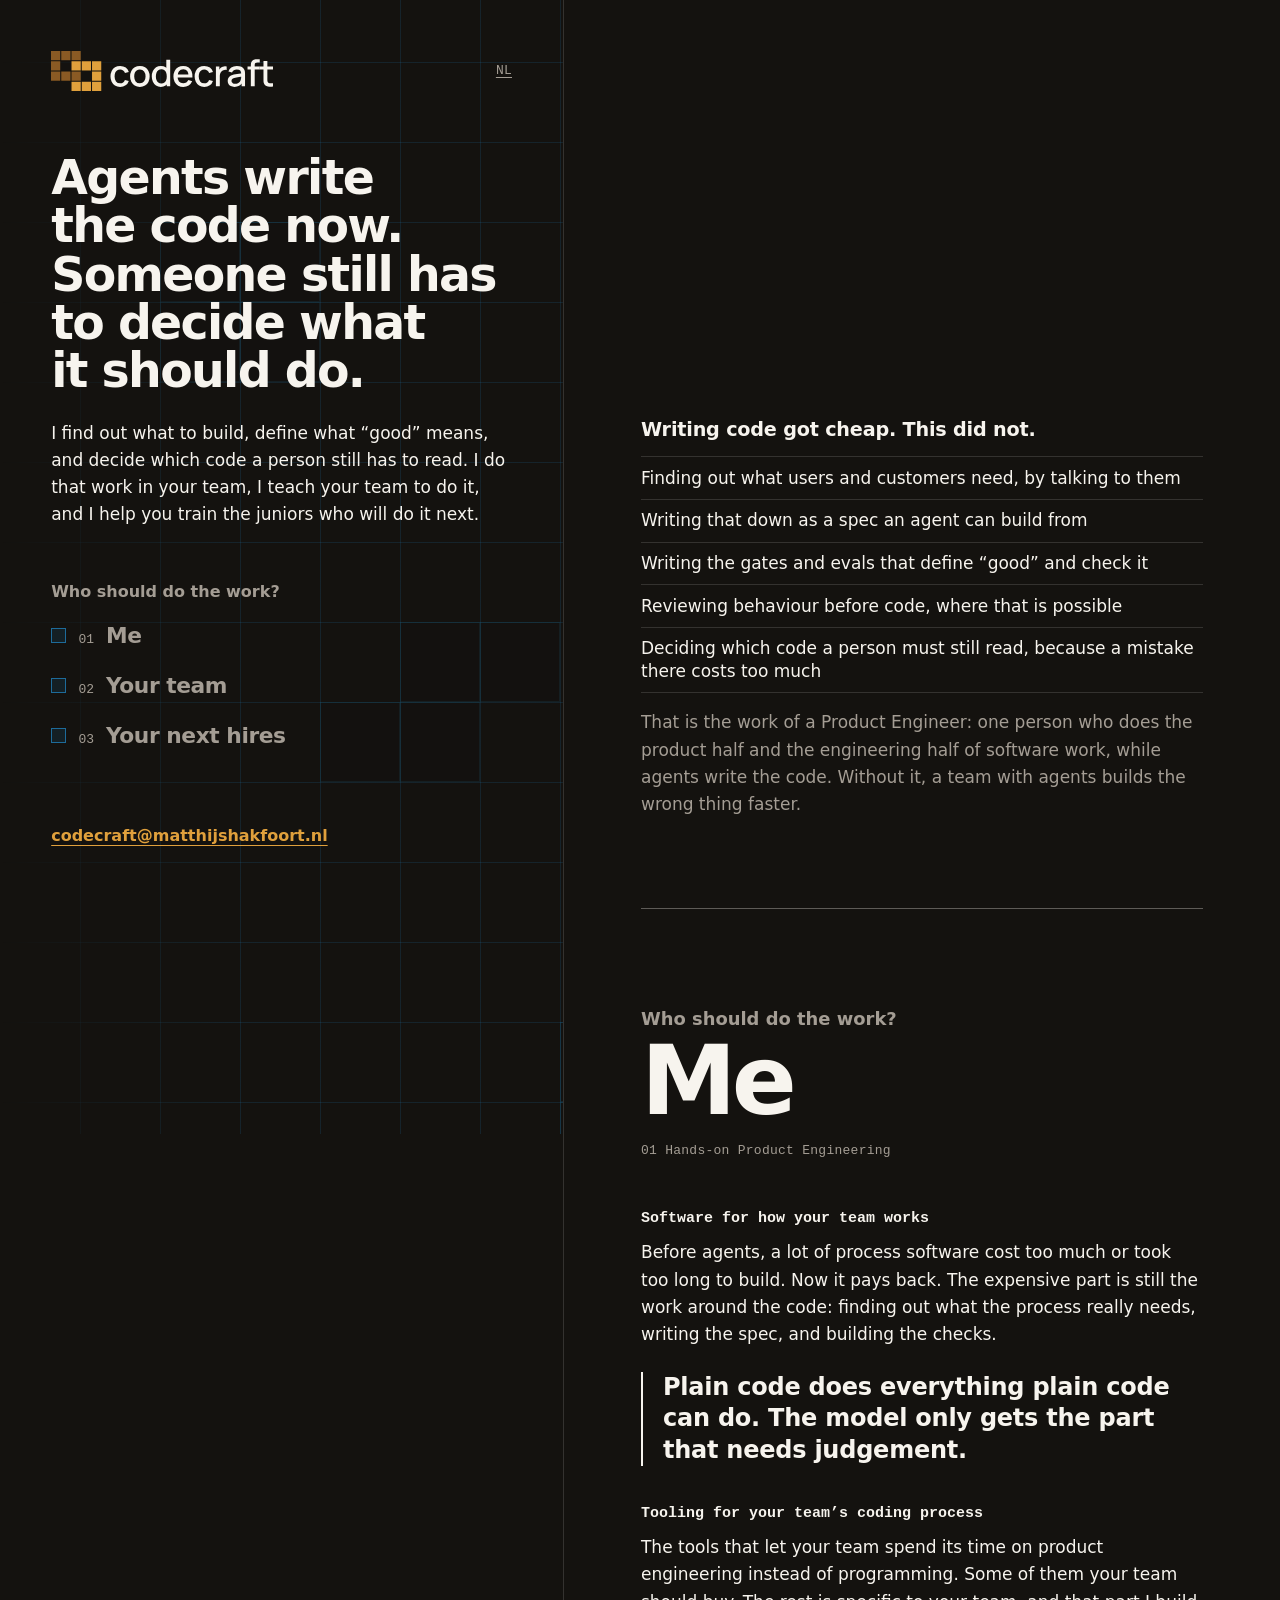
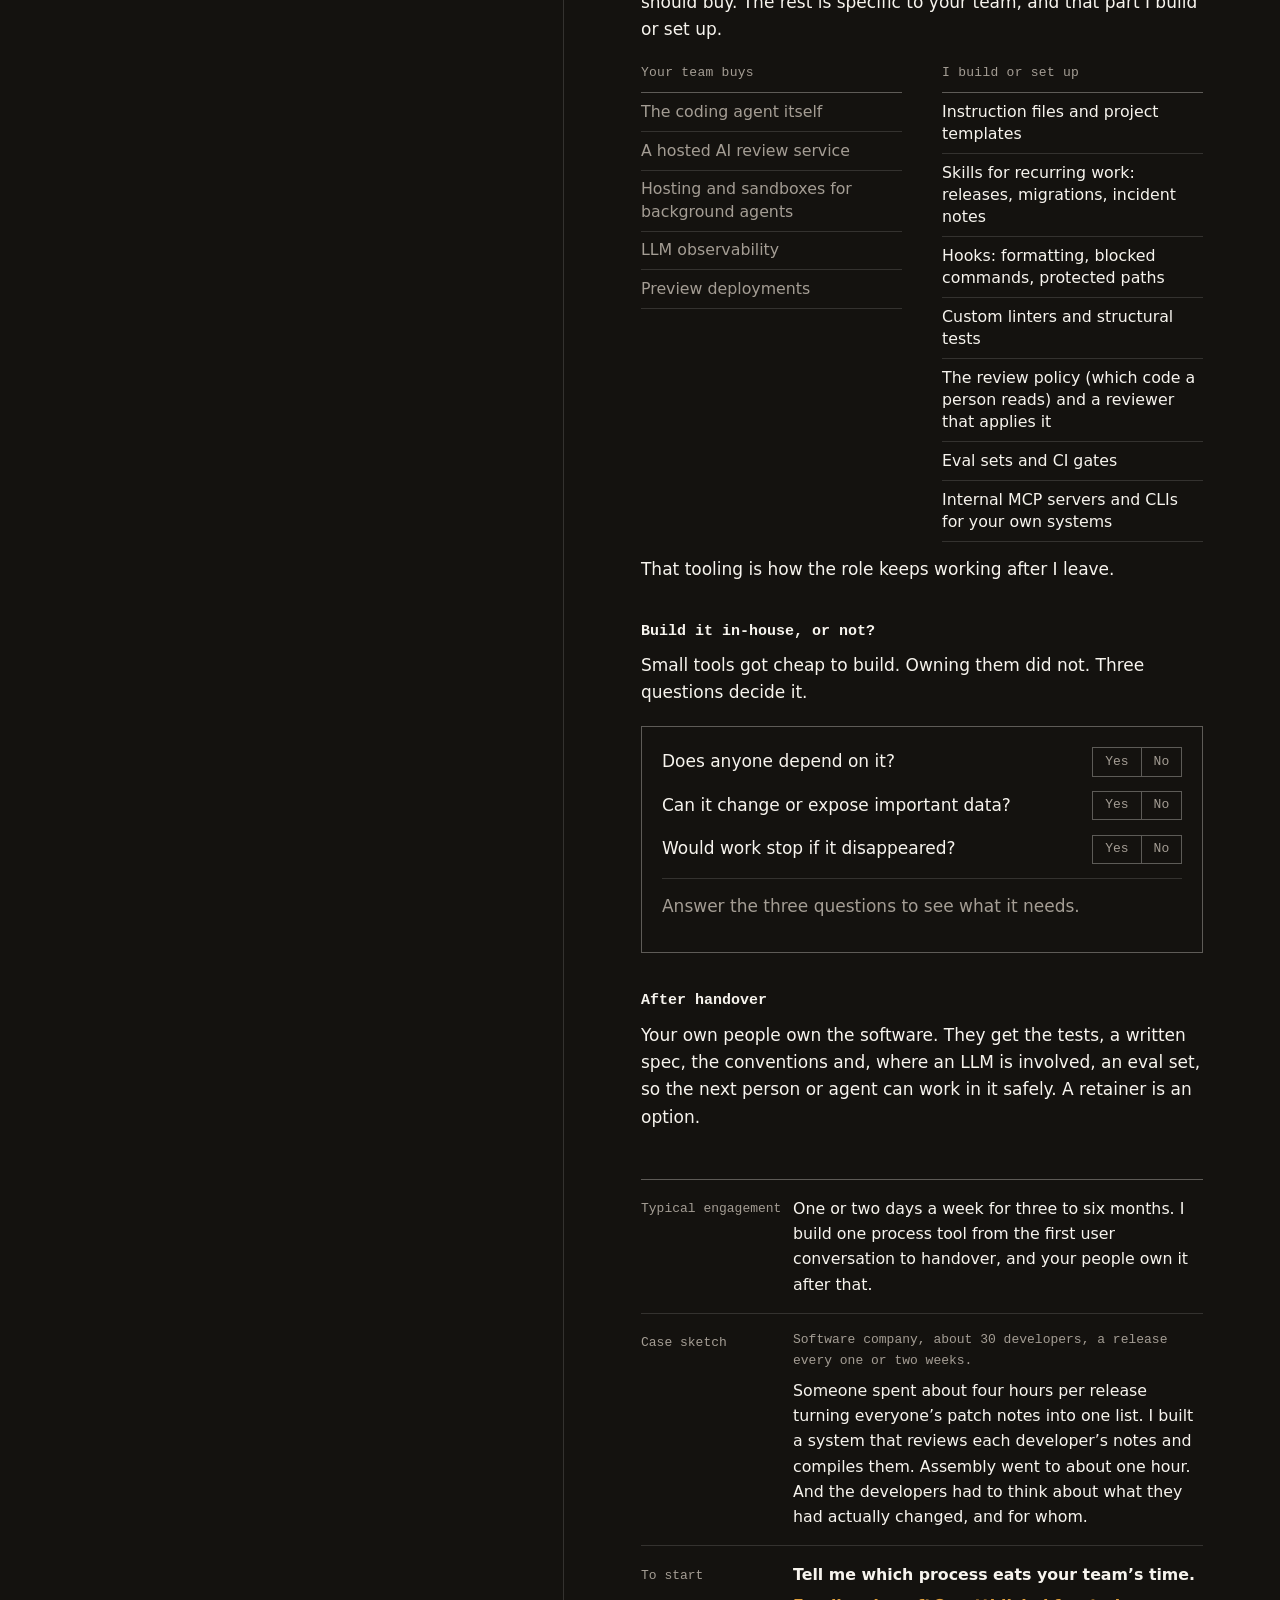
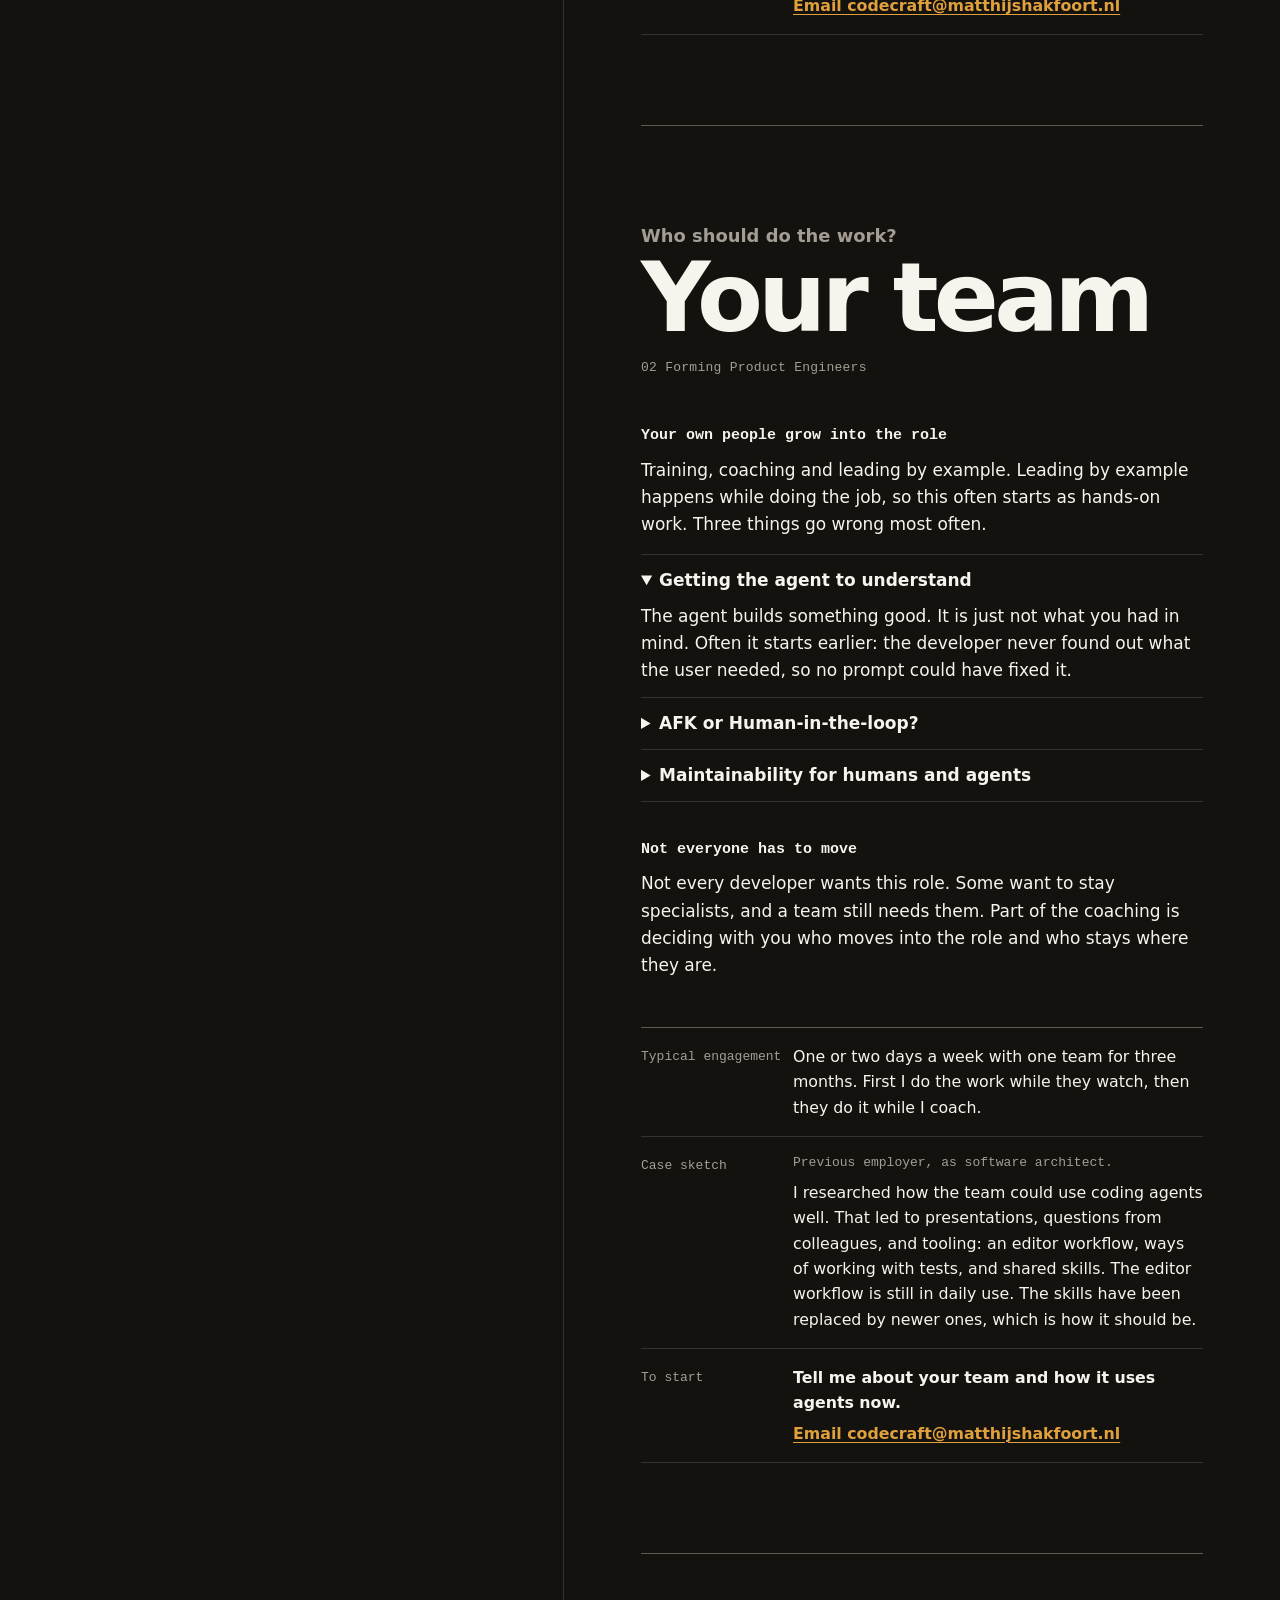
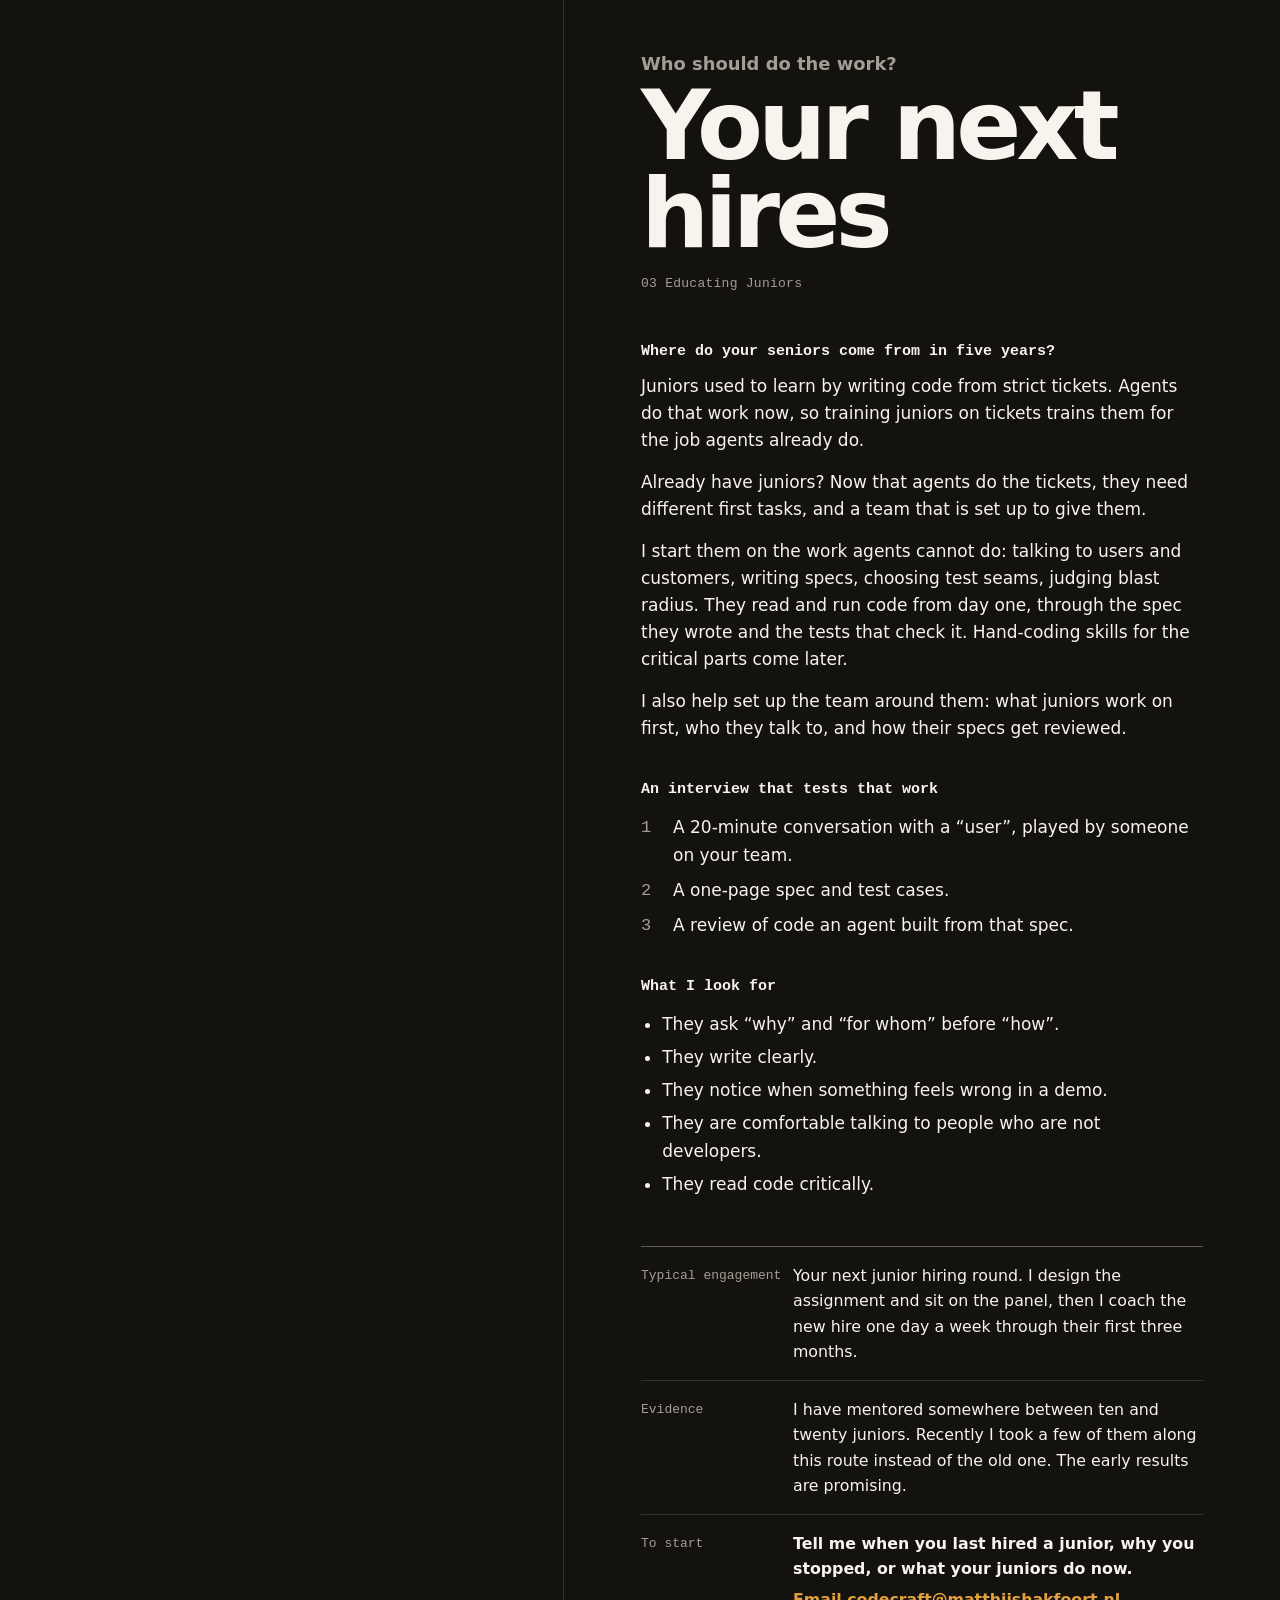
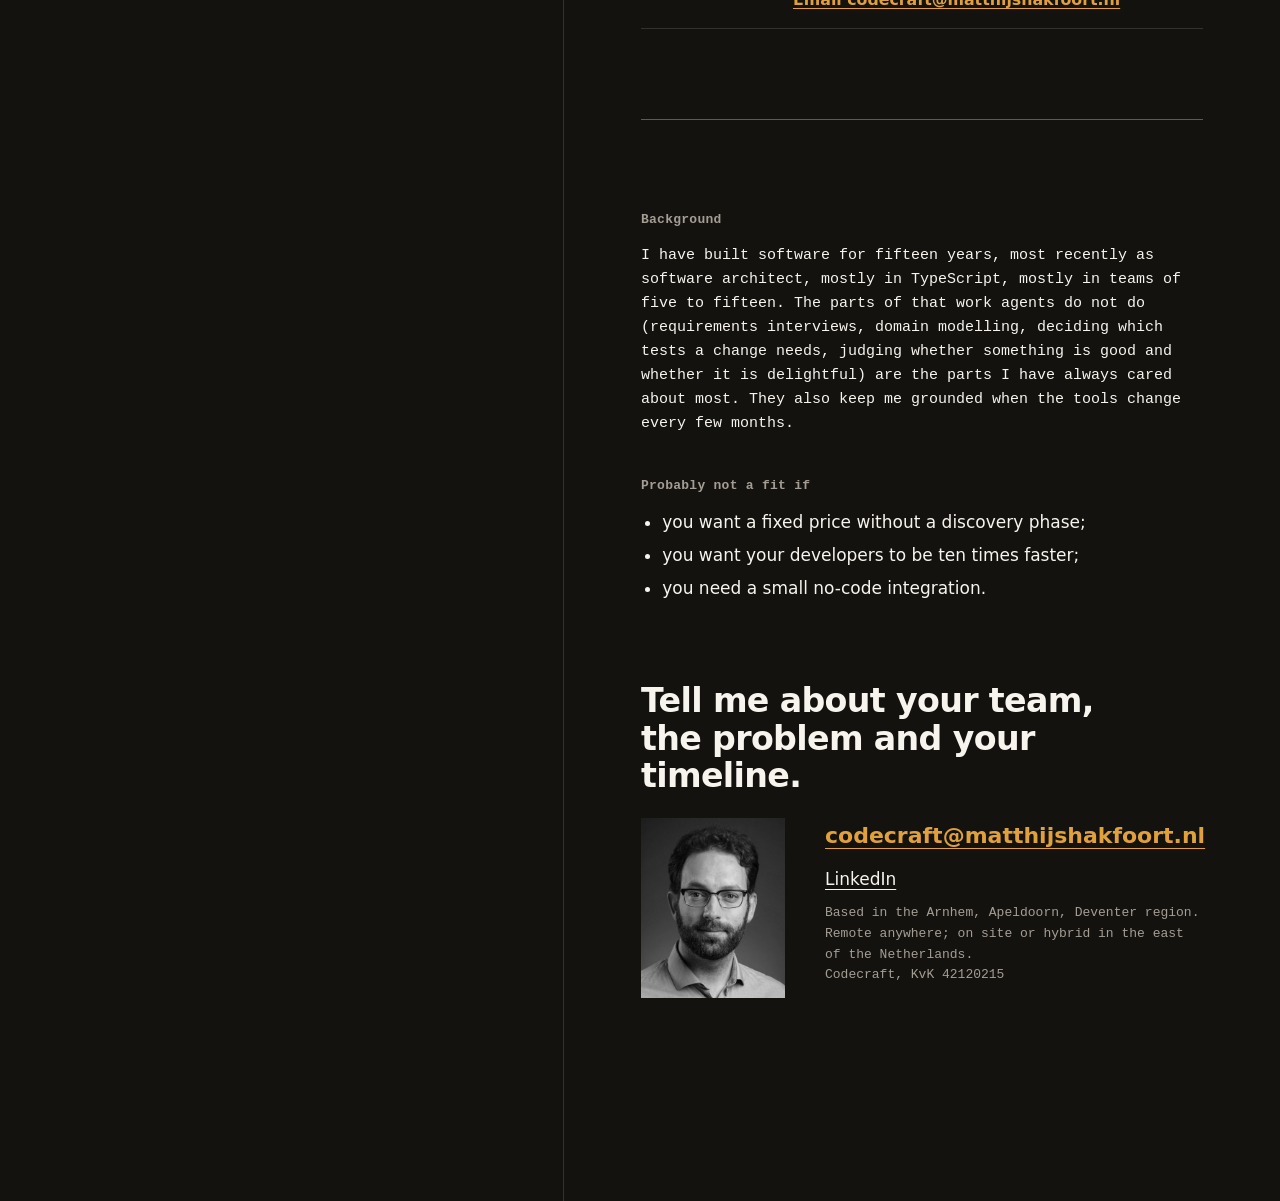
==== index.html @ 03d151c5 "Add the buy-or-build split and the second junior pain, fix the nav Pillar 01 gets its own Developer " ====
<!doctype html>
<html lang="en">
  <head>
    <meta charset="UTF-8" />
    <meta name="viewport" content="width=device-width, initial-scale=1.0" />
    <title>Product Engineering for teams that build with agents — Codecraft</title>
    <meta
      name="description"
      content="Agents write the code now. I find out what to build, define what good means and decide which code a person still has to read. In your team, by coaching your team, and by training your next juniors."
    />
    <!--
      The ?v= is a cache buster, not decoration. Cloudflare sits in front of
      GitHub Pages and cached the previous style.css for four hours, so the
      new HTML shipped against the old stylesheet. Bump this whenever
      style.css changes in a way that must reach visitors immediately. The
      same holds for the ?v= on background.js and site.js at the end of the
      body. Keep all three in step with the Dutch page.
    -->
    <link rel="stylesheet" href="style.css?v=10" />
    <link
      rel="icon"
      href="/logo/codecraft-favicon.svg"
      type="image/svg+xml"
    />
    <link rel="alternate" hreflang="en" href="https://matthijshakfoort.nl/" />
    <link
      rel="alternate"
      hreflang="nl"
      href="https://matthijshakfoort.nl/nl/"
    />
    <script>
      // Redirects a first-time visitor whose browser prefers Dutch to /nl/.
      // An explicit choice, recorded by either toggle, always wins.
      (function () {
        var STORAGE_KEY = "lang";
        try {
          // An explicit choice always wins, in both directions. If the read
          // itself fails (storage blocked/partitioned), fail safe: treat it
          // the same as "a choice may exist" and skip the redirect.
          if (localStorage.getItem(STORAGE_KEY)) return;
        } catch (e) {
          return;
        }

        var primaryLang =
          (navigator.languages && navigator.languages.length
            ? navigator.languages[0]
            : navigator.language) || "";
        var prefersDutch = primaryLang.toLowerCase().indexOf("nl") === 0;
        if (prefersDutch) {
          location.replace("/nl/");
        }
      })();
    </script>
  </head>
  <body>
    <main>
      <header class="rail">
        <div class="rail-top">
          <svg
            class="site-logo"
            viewBox="0 0 216.73 39"
            role="img"
            aria-label="Codecraft"
          >
            <g fill="#8a5a24"><rect x="0" y="0" width="9" height="9"/><rect x="10" y="0" width="9" height="9"/><rect x="20" y="0" width="9" height="9"/><rect x="0" y="10" width="9" height="9"/><rect x="0" y="20" width="9" height="9"/><rect x="10" y="20" width="9" height="9"/><rect x="20" y="20" width="9" height="9"/></g><g fill="#e0a03c"><rect x="20" y="10" width="9" height="9"/><rect x="30" y="10" width="9" height="9"/><rect x="40" y="10" width="9" height="9"/><rect x="40" y="20" width="9" height="9"/><rect x="20" y="30" width="9" height="9"/><rect x="30" y="30" width="9" height="9"/><rect x="40" y="30" width="9" height="9"/></g><g fill="currentColor"><path d="M67.396 35.03Q64.408 35.03 62.32 33.698Q60.232 32.366 59.125 30.044Q58.018 27.722 58 24.77Q58.018 21.764 59.152 19.451Q60.286 17.138 62.392 15.824Q64.498 14.51 67.45 14.51Q70.636 14.51 72.895 16.094Q75.154 17.678 75.874 20.432L72.13 21.512Q71.572 19.874 70.303 18.965Q69.034 18.056 67.396 18.056Q65.542 18.056 64.354 18.929Q63.166 19.802 62.59 21.314Q62.014 22.826 61.996 24.77Q62.014 27.776 63.373 29.63Q64.732 31.484 67.396 31.484Q69.214 31.484 70.339 30.647Q71.464 29.81 72.058 28.244L75.874 29.144Q74.92 31.988 72.724 33.509Q70.528 35.03 67.396 35.03Z"/><path d="M86.648 35.03Q83.732 35.03 81.59 33.716Q79.448 32.402 78.287 30.089Q77.126 27.776 77.126 24.752Q77.126 21.71 78.314 19.397Q79.502 17.084 81.644 15.797Q83.786 14.51 86.648 14.51Q89.564 14.51 91.706 15.824Q93.848 17.138 95.018 19.442Q96.188 21.746 96.188 24.752Q96.188 27.794 95.009 30.107Q93.83 32.42 91.688 33.725Q89.546 35.03 86.648 35.03ZM86.648 31.484Q89.438 31.484 90.815 29.603Q92.192 27.722 92.192 24.752Q92.192 21.71 90.797 19.883Q89.402 18.056 86.648 18.056Q84.758 18.056 83.534 18.911Q82.31 19.766 81.716 21.269Q81.122 22.772 81.122 24.752Q81.122 27.812 82.526 29.648Q83.93 31.484 86.648 31.484Z"/><path d="M107.07 35.03Q104.352 35.03 102.381 33.68Q100.41 32.33 99.339 29.999Q98.268 27.668 98.268 24.752Q98.268 21.818 99.348 19.505Q100.428 17.192 102.417 15.851Q104.406 14.51 107.142 14.51Q109.896 14.51 111.777 15.851Q113.658 17.192 114.621 19.514Q115.584 21.836 115.584 24.752Q115.584 27.668 114.612 29.99Q113.64 32.312 111.75 33.671Q109.86 35.03 107.07 35.03ZM107.592 31.628Q109.446 31.628 110.616 30.746Q111.786 29.864 112.326 28.316Q112.866 26.768 112.866 24.752Q112.866 22.736 112.317 21.188Q111.768 19.64 110.625 18.776Q109.482 17.912 107.718 17.912Q105.846 17.912 104.64 18.83Q103.434 19.748 102.849 21.296Q102.264 22.844 102.264 24.752Q102.264 26.678 102.849 28.235Q103.434 29.792 104.613 30.71Q105.792 31.628 107.592 31.628ZM112.866 34.49V20.504H112.434V8.57H116.214V34.49Z"/><path d="M129.076 35.03Q126.178 35.03 123.991 33.761Q121.804 32.492 120.589 30.215Q119.374 27.938 119.374 24.932Q119.374 21.746 120.571 19.406Q121.768 17.066 123.91 15.788Q126.052 14.51 128.896 14.51Q131.866 14.51 133.954 15.887Q136.042 17.264 137.077 19.802Q138.112 22.34 137.896 25.832H134.134V24.464Q134.098 21.08 132.847 19.46Q131.596 17.84 129.04 17.84Q126.214 17.84 124.792 19.622Q123.37 21.404 123.37 24.77Q123.37 27.974 124.792 29.729Q126.214 31.484 128.896 31.484Q130.66 31.484 131.947 30.683Q133.234 29.882 133.954 28.388L137.644 29.558Q136.51 32.168 134.206 33.599Q131.902 35.03 129.076 35.03ZM122.146 25.832V22.898H136.024V25.832Z"/><path d="M149.444 35.03Q146.456 35.03 144.368 33.698Q142.28 32.366 141.173 30.044Q140.066 27.722 140.048 24.77Q140.066 21.764 141.2 19.451Q142.334 17.138 144.44 15.824Q146.546 14.51 149.498 14.51Q152.684 14.51 154.943 16.094Q157.202 17.678 157.922 20.432L154.178 21.512Q153.62 19.874 152.351 18.965Q151.082 18.056 149.444 18.056Q147.59 18.056 146.402 18.929Q145.214 19.802 144.638 21.314Q144.062 22.826 144.044 24.77Q144.062 27.776 145.421 29.63Q146.78 31.484 149.444 31.484Q151.262 31.484 152.387 30.647Q153.512 29.81 154.106 28.244L157.922 29.144Q156.968 31.988 154.772 33.509Q152.576 35.03 149.444 35.03Z"/><path d="M160.794 34.49V15.05H164.142V19.766L163.674 19.154Q164.034 18.218 164.61 17.435Q165.186 16.652 165.942 16.148Q166.68 15.608 167.589 15.311Q168.498 15.014 169.452 14.951Q170.406 14.888 171.288 15.05V18.578Q170.334 18.326 169.173 18.434Q168.012 18.542 167.04 19.172Q166.122 19.766 165.591 20.612Q165.06 21.458 164.826 22.493Q164.592 23.528 164.592 24.68V34.49Z"/><path d="M178.858 35.03Q176.698 35.03 175.24 34.229Q173.782 33.428 173.035 32.105Q172.288 30.782 172.288 29.198Q172.288 27.722 172.81 26.606Q173.332 25.49 174.358 24.707Q175.384 23.924 176.878 23.438Q178.174 23.06 179.812 22.772Q181.45 22.484 183.259 22.232Q185.068 21.98 186.85 21.728L185.482 22.484Q185.518 20.198 184.519 19.091Q183.52 17.984 181.09 17.984Q179.56 17.984 178.282 18.695Q177.004 19.406 176.5 21.044L172.99 19.964Q173.71 17.462 175.735 15.986Q177.76 14.51 181.126 14.51Q183.736 14.51 185.671 15.401Q187.606 16.292 188.506 18.218Q188.974 19.172 189.082 20.234Q189.19 21.296 189.19 22.52V34.49H185.86V30.044L186.508 30.62Q185.302 32.852 183.439 33.941Q181.576 35.03 178.858 35.03ZM179.524 31.952Q181.126 31.952 182.278 31.385Q183.43 30.818 184.132 29.936Q184.834 29.054 185.05 28.1Q185.356 27.236 185.401 26.156Q185.446 25.076 185.446 24.428L186.67 24.878Q184.888 25.148 183.43 25.364Q181.972 25.58 180.793 25.787Q179.614 25.994 178.696 26.282Q177.922 26.552 177.319 26.93Q176.716 27.308 176.365 27.848Q176.014 28.388 176.014 29.162Q176.014 29.918 176.392 30.557Q176.77 31.196 177.544 31.574Q178.318 31.952 179.524 31.952Z"/><path d="M194.852 34.49V14.366Q194.852 13.628 194.906 12.791Q194.96 11.954 195.221 11.135Q195.482 10.316 196.094 9.632Q196.832 8.822 197.714 8.48Q198.596 8.138 199.469 8.084Q200.342 8.03 201.08 8.03H203.528V11.126H201.26Q199.928 11.126 199.271 11.783Q198.614 12.44 198.614 13.646V34.49ZM191.63 18.074V15.05H203.528V18.074Z"/><path d="M216.732 34.49Q214.896 34.85 213.132 34.796Q211.368 34.742 209.982 34.112Q208.596 33.482 207.894 32.132Q207.264 30.926 207.219 29.675Q207.174 28.424 207.174 26.84V9.65H210.954V26.66Q210.954 27.83 210.981 28.694Q211.008 29.558 211.35 30.152Q211.998 31.268 213.411 31.421Q214.824 31.574 216.732 31.304ZM203.448 18.074V15.05H216.732V18.074Z"/></g>
          </svg>
          <!--
            A real link, works without script; the onclick only records the
            explicit choice so the redirect never traps a returning visitor.
          -->
          <a
            href="/nl/"
            class="lang-toggle"
            lang="nl"
            onclick="
              try {
                localStorage.setItem('lang', 'nl');
              } catch (e) {}
            "
            >NL</a
          >
        </div>
        <h1>
          Agents write the code now. Someone still has to decide what it
          should do.
        </h1>
        <p class="lead">
          I find out what to build, define what “good” means, and decide which
          code a person still has to read. I do that work in your team, I
          teach your team to do it, and I help you train the juniors who will
          do it next.
        </p>
        <nav class="pillar-nav" aria-labelledby="pillar-nav-title">
          <h2 id="pillar-nav-title">Who should do the work?</h2>
          <a href="#me"
            ><span class="nav-cell"></span><span class="label">01</span> Me</a
          >
          <a href="#team"
            ><span class="nav-cell"></span><span class="label">02</span> Your
            team</a
          >
          <a href="#hires"
            ><span class="nav-cell"></span><span class="label">03</span> Your
            next hires</a
          >
        </nav>
        <!--
          Cloudflare's Email Address Obfuscation rewrites every mailto on the
          page into a /cdn-cgi/l/email-protection link and injects a script
          to decode it. That is wanted here, so no email_off wrapper: the
          trade is that the addresses need JavaScript to resolve.
        -->
        <a class="rail-email" href="mailto:codecraft@matthijshakfoort.nl"
          >codecraft@matthijshakfoort.nl</a
        >
      </header>

      <div class="flow">
        <section class="pov" aria-labelledby="pov-title">
          <h2 id="pov-title">Writing code got cheap. This did not.</h2>
          <ul class="pov-list">
            <li>Finding out what users and customers need, by talking to them</li>
            <li>Writing that down as a spec an agent can build from</li>
            <li>Writing the gates and evals that define “good” and check it</li>
            <li>Reviewing behaviour before code, where that is possible</li>
            <li>
              Deciding which code a person must still read, because a mistake
              there costs too much
            </li>
          </ul>
          <p>
            That is the work of a Product Engineer: one person who does the
            product half and the engineering half of software work, while
            agents write the code. Without it, a team with agents builds the
            wrong thing faster.
          </p>
        </section>

        <section class="pillar" id="me" aria-labelledby="me-title">
          <header class="pillar-head">
            <h2 id="me-title">
              <span class="pillar-question">Who should do the work?</span>
              <span class="pillar-answer">Me</span>
            </h2>
            <span class="label">01 Hands-on Product Engineering</span>
          </header>
          <h3>Software for how your team works</h3>
          <p>
            Before agents, a lot of process software cost too much or took too
            long to build. Now it pays back. The expensive part is still the
            work around the code: finding out what the process really needs,
            writing the spec, and building the checks.
          </p>
          <blockquote>
            Plain code does everything plain code can do. The model only gets
            the part that needs judgement.
          </blockquote>

          <h3>Tooling for your team’s coding process</h3>
          <p>
            The tools that let your team spend its time on product engineering
            instead of programming. Some of them your team should buy. The rest
            is specific to your team, and that part I build or set up.
          </p>
          <div class="split">
            <div class="split-buy">
              <h4 class="label">Your team buys</h4>
              <ul>
              <li>The coding agent itself</li>
              <li>A hosted AI review service</li>
              <li>Hosting and sandboxes for background agents</li>
              <li>LLM observability</li>
              <li>Preview deployments</li>
              </ul>
            </div>
            <div>
              <h4 class="label">I build or set up</h4>
              <ul>
              <li>Instruction files and project templates</li>
              <li>Skills for recurring work: releases, migrations, incident notes</li>
              <li>Hooks: formatting, blocked commands, protected paths</li>
              <li>Custom linters and structural tests</li>
              <li>The review policy (which code a person reads) and a reviewer that applies it</li>
              <li>Eval sets and CI gates</li>
              <li>Internal MCP servers and CLIs for your own systems</li>
              </ul>
            </div>
          </div>
          <p>That tooling is how the role keeps working after I leave.</p>

          <h3>Build it in-house, or not?</h3>
          <p>
            Small tools got cheap to build. Owning them did not. Three questions
            decide it.
          </p>
          <form class="check" data-check aria-describedby="check-verdict">
            <fieldset>
              <legend>Does anyone depend on it?</legend>
              <div class="yes-no">
                <label
                  ><input type="radio" name="depend" value="yes" /><span
                    >Yes</span
                  ></label
                >
                <label
                  ><input type="radio" name="depend" value="no" /><span
                    >No</span
                  ></label
                >
              </div>
            </fieldset>
            <fieldset>
              <legend>Can it change or expose important data?</legend>
              <div class="yes-no">
                <label
                  ><input type="radio" name="data" value="yes" /><span
                    >Yes</span
                  ></label
                >
                <label
                  ><input type="radio" name="data" value="no" /><span
                    >No</span
                  ></label
                >
              </div>
            </fieldset>
            <fieldset>
              <legend>Would work stop if it disappeared?</legend>
              <div class="yes-no">
                <label
                  ><input type="radio" name="stop" value="yes" /><span
                    >Yes</span
                  ></label
                >
                <label
                  ><input type="radio" name="stop" value="no" /><span
                    >No</span
                  ></label
                >
              </div>
            </fieldset>
            <output
              class="verdict"
              id="check-verdict"
              data-state="unanswered"
              data-text-unanswered="Answer the three questions to see what it needs."
              data-text-build="Build it in-house, quickly."
              data-text-needs-owner="It needs a spec, checks and an owner. That is Product Engineer work."
              aria-live="polite"
              >Answer the three questions to see what it needs.</output
            >
          </form>
          <noscript>
            <p>
              If all three answers are no, build it in-house, quickly. If any
              answer is yes, it needs a spec, checks and an owner.
            </p>
          </noscript>

          <h3>After handover</h3>
          <p>
            Your own people own the software. They get the tests, a written
            spec, the conventions and, where an LLM is involved, an eval set, so
            the next person or agent can work in it safely. A retainer is an
            option.
          </p>

          <dl class="terms">
            <dt>Typical engagement</dt>
            <dd>
              One or two days a week for three to six months. I build one
              process tool from the first user conversation to handover, and
              your people own it after that.
            </dd>
            <dt>Case sketch</dt>
            <dd>
              <span class="fine"
                >Software company, about 30 developers, a release every one or
                two weeks.</span
              >
              Someone spent about four hours per release turning everyone’s
              patch notes into one list. I built a system that reviews each
              developer’s notes and compiles them. Assembly went to about one
              hour. And the developers had to think about what they had
              actually changed, and for whom.
            </dd>
            <dt>To start</dt>
            <dd class="cta">
              Tell me which process eats your team’s time.
              <a
                href="mailto:codecraft@matthijshakfoort.nl?subject=A%20process%20that%20eats%20our%20time"
                >Email codecraft@matthijshakfoort.nl</a
              >
            </dd>
          </dl>
        </section>

        <section class="pillar" id="team" aria-labelledby="team-title">
          <header class="pillar-head">
            <h2 id="team-title">
              <span class="pillar-question">Who should do the work?</span>
              <span class="pillar-answer">Your team</span>
            </h2>
            <span class="label">02 Forming Product Engineers</span>
          </header>
          <h3>Your own people grow into the role</h3>
          <p>
            Training, coaching and leading by example. Leading by example
            happens while doing the job, so this often starts as hands-on work.
            Three things go wrong most often.
          </p>
          <details open>
            <summary>Getting the agent to understand</summary>
            <p>
              The agent builds something good. It is just not what you had in
              mind. Often it starts earlier: the developer never found out what
              the user needed, so no prompt could have fixed it.
            </p>
          </details>
          <details>
            <summary>AFK or Human-in-the-loop?</summary>
            <p>
              Two hours lost to a wrong turn, or an hour spent approving a task
              the agent would have done right. And after the run, some teams
              review every line and drown, while others review nothing. The
              answer is to decide by blast radius which code a person reads.
            </p>
          </details>
          <details>
            <summary>Maintainability for humans and agents</summary>
            <p>
              Code that both people and agents can keep working in, with
              conventions written down as they appear, so the next change is
              easier for whoever makes it.
            </p>
          </details>

          <h3>Not everyone has to move</h3>
          <p>
            Not every developer wants this role. Some want to stay specialists,
            and a team still needs them. Part of the coaching is deciding with
            you who moves into the role and who stays where they are.
          </p>

          <dl class="terms">
            <dt>Typical engagement</dt>
            <dd>
              One or two days a week with one team for three months. First I do
              the work while they watch, then they do it while I coach.
            </dd>
            <dt>Case sketch</dt>
            <dd>
              <span class="fine">Previous employer, as software architect.</span>
              I researched how the team could use coding agents well. That led
              to presentations, questions from colleagues, and tooling: an
              editor workflow, ways of working with tests, and shared skills.
              The editor workflow is still in daily use. The skills have been
              replaced by newer ones, which is how it should be.
            </dd>
            <dt>To start</dt>
            <dd class="cta">
              Tell me about your team and how it uses agents now.
              <a
                href="mailto:codecraft@matthijshakfoort.nl?subject=Our%20team%20and%20agents"
                >Email codecraft@matthijshakfoort.nl</a
              >
            </dd>
          </dl>
        </section>

        <section class="pillar" id="hires" aria-labelledby="hires-title">
          <header class="pillar-head">
            <h2 id="hires-title">
              <span class="pillar-question">Who should do the work?</span>
              <span class="pillar-answer">Your next hires</span>
            </h2>
            <span class="label">03 Educating Juniors</span>
          </header>
          <h3>Where do your seniors come from in five years?</h3>
          <p>
            Juniors used to learn by writing code from strict tickets. Agents do
            that work now, so training juniors on tickets trains them for the
            job agents already do.
          </p>
          <p>
            Already have juniors? Now that agents do the tickets, they need
            different first tasks, and a team that is set up to give them.
          </p>
          <p>
            I start them on the work agents cannot do: talking to users and
            customers, writing specs, choosing test seams, judging blast radius.
            They read and run code from day one, through the spec they wrote
            and the tests that check it. Hand-coding skills for the critical
            parts come later.
          </p>
          <p>
            I also help set up the team around them: what juniors work on
            first, who they talk to, and how their specs get reviewed.
          </p>

          <h3>An interview that tests that work</h3>
          <ol class="steps">
            <li>
              A 20-minute conversation with a “user”, played by someone on your
              team.
            </li>
            <li>A one-page spec and test cases.</li>
            <li>A review of code an agent built from that spec.</li>
          </ol>

          <h3>What I look for</h3>
          <ul class="bullets">
            <li>They ask “why” and “for whom” before “how”.</li>
            <li>They write clearly.</li>
            <li>They notice when something feels wrong in a demo.</li>
            <li>They are comfortable talking to people who are not developers.</li>
            <li>They read code critically.</li>
          </ul>

          <dl class="terms">
            <dt>Typical engagement</dt>
            <dd>
              Your next junior hiring round. I design the assignment and sit on
              the panel, then I coach the new hire one day a week through their
              first three months.
            </dd>
            <dt>Evidence</dt>
            <dd>
              I have mentored somewhere between ten and twenty juniors.
              Recently I took a few of them along this route instead of the old
              one. The early results are promising.
            </dd>
            <dt>To start</dt>
            <dd class="cta">
              Tell me when you last hired a junior, why you stopped, or what
              your juniors do now.
              <a
                href="mailto:codecraft@matthijshakfoort.nl?subject=Hiring%20juniors"
                >Email codecraft@matthijshakfoort.nl</a
              >
            </dd>
          </dl>
        </section>

        <section class="closing" aria-label="Background, fit and contact">
          <h2 class="label">Background</h2>
          <p class="background-line">
            I have built software for fifteen years, most recently as software
            architect, mostly in TypeScript, mostly in teams of five to fifteen.
            The parts of that work agents do not do (requirements interviews,
            domain modelling, deciding which tests a change needs, judging
            whether something is good and whether it is delightful) are the
            parts I have always cared about most. They also keep me grounded
            when the tools change every few months.
          </p>

          <h2 class="label">Probably not a fit if</h2>
          <ul class="bullets">
            <li>you want a fixed price without a discovery phase;</li>
            <li>you want your developers to be ten times faster;</li>
            <li>you need a small no-code integration.</li>
          </ul>

          <h2 class="contact-h">
            Tell me about your team, the problem and your timeline.
          </h2>
          <div class="contact">
            <img
              class="photo"
              src="photo-matthijs-hakfoort.jpg"
              width="400"
              height="500"
              alt="Matthijs Hakfoort"
            />
            <div>
              <a class="email" href="mailto:codecraft@matthijshakfoort.nl"
                >codecraft@matthijshakfoort.nl</a
              >
              <p>
                <a href="https://www.linkedin.com/in/matthijshakfoort/"
                  >LinkedIn</a
                >
              </p>
              <!--
                The registration number sits with the contact details: it is
                something the Buyer checks before a contract conversation.
              -->
              <p class="fine">
                Based in the Arnhem, Apeldoorn, Deventer region. Remote
                anywhere; on site or hybrid in the east of the Netherlands.<br />
                Codecraft, KvK 42120215
              </p>
            </div>
          </div>
        </section>
      </div>
    </main>

    <script src="background.js?v=3"></script>
    <script src="site.js?v=2"></script>
  </body>
</html>
---- style.css ----
/* Palette: warm off-white on near-black. Dark in every environment — the
   page no longer follows prefers-color-scheme, so this is the only place a
   colour is defined. color-scheme tells the browser to match its own UI
   (form controls, scrollbars) to it. --cta is the logo's amber and the one
   accent: it marks ways to get in touch and nothing else. */
:root {
  color-scheme: dark;

  --paper: #14120f;
  --ink: #f7f4ee;
  --ink-muted: #a49d94;
  --cta: #e0a03c;
  --rule: rgb(247 244 238 / 14%);
  --rule-strong: rgb(247 244 238 / 32%);
  --nav-cell-line: rgb(36 158 232 / 60%);
  --nav-cell-fill: rgb(36 158 232 / 10%);

  --font-sans:
    system-ui, -apple-system, "Segoe UI", Roboto, Helvetica, Arial, sans-serif;
  --font-mono: ui-monospace, SFMono-Regular, Menlo, Consolas, monospace;

  --gutter: clamp(1.25rem, 5vw, 6rem);
}

*,
*::before,
*::after {
  box-sizing: border-box;
}

body,
h1,
h2,
h3,
p,
ul,
ol,
dl,
blockquote {
  margin: 0;
}

html {
  -webkit-text-size-adjust: 100%;
}

body {
  background: var(--paper);
  color: var(--ink);
  font-family: var(--font-sans);
  font-size: 1rem;
  line-height: 1.6;
  -webkit-font-smoothing: antialiased;
  overflow-wrap: break-word;
}

/* The background grid and tetromino field share one tile size and animation
   duration, keeping every piece locked to the grid throughout the loop. */
.tetris-parallax {
  position: fixed;
  z-index: 0;
  inset: -14vh 0;
  overflow: hidden;
  pointer-events: none;
  transform: translate3d(0, var(--parallax-y, 12vh), 0);
  will-change: transform;
}

.tetris-background {
  --grid-step: 5rem;
  --tile-size: 80rem;
  position: absolute;
  inset: 0;
  color: #249ee8;
  background-image:
    linear-gradient(rgb(36 158 232 / 13%) 1px, transparent 1px),
    linear-gradient(90deg, rgb(36 158 232 / 13%) 1px, transparent 1px);
  background-position: 0 0;
  background-size: var(--grid-step) var(--grid-step);
  animation: tetris-grid-drift 512s linear infinite;
  -webkit-mask-image: linear-gradient(
    to right,
    transparent,
    #000 18%,
    #000 100%
  );
  mask-image: linear-gradient(to right, transparent, #000 18%, #000 100%);
}

.tetromino-field {
  position: absolute;
  inset: 0;
  animation: tetromino-field-drift 512s linear infinite;
}

.tetromino-tile {
  position: absolute;
  top: var(--tile-top);
  left: var(--tile-left);
  width: var(--tile-size);
  height: var(--tile-size);
}

.tetromino-piece {
  position: absolute;
  top: var(--top);
  left: var(--left);
  opacity: var(--piece-opacity);
}

.tetromino-cell {
  position: absolute;
  top: var(--cell-top);
  left: var(--cell-left);
  width: var(--grid-step);
  height: var(--grid-step);
  border: 1px solid rgb(36 158 232 / 30%);
  background: rgb(36 158 232 / 2%);
}

@keyframes tetris-grid-drift {
  to {
    background-position: var(--tile-size) var(--tile-size);
  }
}

@keyframes tetromino-field-drift {
  to {
    transform: translate3d(var(--tile-size), var(--tile-size), 0);
  }
}

@media (prefers-reduced-motion: reduce) {
  .tetris-parallax {
    transform: none;
  }

  .tetris-background,
  .tetromino-field {
    animation: none;
  }
}

/* The page is a rail and a flow. The rail holds the claim and the three
   pillars and stays in view; the document scrolls beside it. The Tetris
   grid only shows through the rail: the flow column is solid paper. */
main {
  position: relative;
  z-index: 1;
  display: grid;
  grid-template-columns: minmax(22rem, 44%) minmax(0, 1fr);
}

a {
  color: inherit;
  text-decoration-thickness: 1px;
  text-underline-offset: 0.22em;
}

a:focus-visible,
input:focus-visible + span,
summary:focus-visible {
  outline: 2px solid var(--ink);
  outline-offset: 3px;
}

/* Mono, small and muted: the type for markers and details, never for
   prose a Buyer has to read. */
.label,
.fine,
.lang-toggle {
  font-family: var(--font-mono);
  font-size: 0.8125rem;
  color: var(--ink-muted);
}

.label,
.lang-toggle {
  letter-spacing: 0.02em;
}

/* ───────────────────────────── Rail ───────────────────────────── */

.rail {
  position: sticky;
  top: 0;
  height: 100vh;
  height: 100dvh;
  overflow-y: auto;
  padding: clamp(1.5rem, 4vw, 3.5rem);
  display: flex;
  flex-direction: column;
}

/* Logo and language toggle share one row, so the toggle costs no
   vertical space above the fold. */
.rail-top {
  display: flex;
  align-items: center;
  justify-content: space-between;
  gap: 1.5rem;
}

/* The lockup is inlined, not an <img>, so the wordmark's currentColor
   resolves to --ink here. The two ambers are baked into the asset. */
.site-logo {
  display: block;
  flex: none;
  height: clamp(1.75rem, 4.5vw, 2.5rem);
  width: auto;
}

.lang-toggle {
  flex: none;
}

/* The claim outranks everything else on the page: it gets the size, the
   weight and the top of the page to itself. */
.rail h1 {
  margin-top: clamp(2rem, 7vh, 4.5rem);
  font-size: clamp(2.25rem, 3.7vw, 3.75rem);
  font-weight: 800;
  line-height: 1.02;
  letter-spacing: -0.035em;
  text-wrap: balance;
}

.lead {
  margin-top: 1.5rem;
  max-width: 32rem;
  font-size: clamp(1.0625rem, 1.3vw, 1.1875rem);
}

/* The pillar question and its three answers. The cell is one Tetris
   square; it fills in for the pillar that is in view. The row aligns on
   the baseline, not the centre, so the small mono number and the large
   answer share one line. The cell has no text, so it sits on that line
   and its 0.7em height reaches about cap height. */
.pillar-nav {
  margin-top: clamp(2rem, 6vh, 3.5rem);
  display: grid;
  gap: 0.25rem;
}

.pillar-nav h2 {
  margin-bottom: 0.4rem;
  font-size: 1rem;
  font-weight: 600;
  line-height: 1.3;
  color: var(--ink-muted);
}

.pillar-nav a {
  display: flex;
  align-items: baseline;
  gap: 0.75rem;
  padding-block: 0.35rem;
  font-size: clamp(1.125rem, 1.7vw, 1.4rem);
  font-weight: 800;
  letter-spacing: -0.02em;
  color: var(--ink-muted);
  text-decoration: none;
}

.pillar-nav a:hover,
.pillar-nav a[aria-current] {
  color: var(--ink);
}

.pillar-nav .label {
  font-weight: 400;
  letter-spacing: 0;
}

.nav-cell {
  flex: none;
  width: 0.7em;
  height: 0.7em;
  border: 1px solid var(--nav-cell-line);
  background: var(--nav-cell-fill);
  transition: background-color 0.2s;
}

.pillar-nav a[aria-current] .nav-cell {
  background: var(--ink);
  border-color: var(--ink);
}

.rail-email {
  margin-top: auto;
  padding-top: 2rem;
}

/* ───────────────────────────── Flow ───────────────────────────── */

.flow {
  background: var(--paper);
  border-left: 1px solid var(--rule);
  padding: clamp(2rem, 6vw, 6rem);
  font-size: 1.0625rem;
}

.flow > section {
  max-width: 40rem;
}

.flow p {
  margin-top: 0.85em;
}

/* Point of view: starts lower and smaller than the claim, level with the
   lead, so the rail reads first. */
.pov {
  padding-top: clamp(8rem, 38vh, 22rem);
  padding-bottom: clamp(3rem, 10vh, 6rem);
}

.pov h2 {
  font-size: clamp(1.125rem, 1.5vw, 1.375rem);
  font-weight: 700;
  line-height: 1.12;
  letter-spacing: -0.01em;
}

.pov-list {
  list-style: none;
  padding: 0;
  margin-block: 1rem;
}

.pov-list li {
  line-height: 1.35;
  padding-block: 0.55em;
  border-top: 1px solid var(--rule);
}

.pov-list li:last-child {
  border-bottom: 1px solid var(--rule);
}

.pov > p {
  color: var(--ink-muted);
}

.pillar {
  padding-block: clamp(3rem, 10vh, 6rem);
  border-top: 1px solid var(--rule-strong);
  scroll-margin-top: 1rem;
}

.pillar-head {
  margin-bottom: clamp(1.5rem, 5vh, 3rem);
}

.pillar-head h2 {
  margin-top: 0.5rem;
  font-size: clamp(3rem, 7.5vw, 7rem);
  font-weight: 800;
  line-height: 0.92;
  letter-spacing: -0.05em;
}

/* The question sits over each answer, small and quiet, so the answer
   keeps the size and the pair still reads as one heading. */
.pillar-question {
  display: block;
  margin-bottom: 0.4rem;
  font-size: clamp(1rem, 1.4vw, 1.25rem);
  font-weight: 600;
  line-height: 1.3;
  letter-spacing: 0;
  color: var(--ink-muted);
}

.pillar-answer {
  display: block;
}

.pillar-head .label {
  display: block;
  margin-top: 1rem;
}

/* Subheads in mono: the pillar reads as a working document. */
.pillar h3 {
  margin-top: 2.25rem;
  font-family: var(--font-mono);
  font-size: 0.9375rem;
  font-weight: 700;
}

.pillar-head + h3 {
  margin-top: 0;
}

.pillar h3 + p {
  margin-top: 0.5em;
}

/* What the team buys and what I build. Two lists side by side, not a
   table: the rows do not pair up. The bought side is muted, so the eye
   goes to the work I do. */
.split {
  margin-top: 1.25rem;
  display: grid;
  grid-template-columns: repeat(2, minmax(0, 1fr));
  gap: 1.5rem clamp(1.5rem, 4vw, 2.5rem);
  align-items: start;
}

.split h4 {
  margin: 0 0 0.5rem;
  font-weight: 400;
}

.split ul {
  list-style: none;
  padding: 0;
  border-top: 1px solid var(--rule-strong);
  font-size: 0.9875rem;
}

.split li {
  padding-block: 0.5em;
  line-height: 1.4;
  border-bottom: 1px solid var(--rule);
}

.split-buy li {
  color: var(--ink-muted);
}

.pillar blockquote {
  margin: 1.5rem 0;
  padding-left: 1.25rem;
  border-left: 2px solid var(--ink);
  font-size: clamp(1.25rem, 2vw, 1.5rem);
  font-weight: 600;
  line-height: 1.3;
  letter-spacing: -0.01em;
}

/* The three failure modes. */
.pillar details {
  border-top: 1px solid var(--rule);
  padding-block: 0.75rem;
}

.pillar details:first-of-type {
  margin-top: 1rem;
}

.pillar details:last-of-type {
  border-bottom: 1px solid var(--rule);
}

.pillar summary {
  cursor: pointer;
  font-weight: 700;
}

.pillar details p {
  margin-top: 0.5em;
}

/* Build or buy: three yes/no questions and a verdict that updates. */
.check {
  margin-top: 1.25rem;
  padding: 1.25rem;
  border: 1px solid var(--rule-strong);
  display: grid;
  gap: 0.9rem;
}

.check fieldset {
  border: 0;
  margin: 0;
  padding: 0;
  display: flex;
  flex-wrap: wrap;
  justify-content: space-between;
  align-items: center;
  gap: 0.5rem 1rem;
}

.check legend {
  float: left;
  padding: 0;
}

.yes-no {
  display: flex;
}

.yes-no label {
  position: relative;
  cursor: pointer;
}

.yes-no input {
  position: absolute;
  opacity: 0;
}

.yes-no span {
  display: block;
  padding: 0.2rem 0.75rem;
  border: 1px solid var(--rule-strong);
  font-family: var(--font-mono);
  font-size: 0.8125rem;
  color: var(--ink-muted);
}

.yes-no label + label span {
  border-left: 0;
}

.yes-no input:checked + span {
  background: var(--ink);
  color: var(--paper);
}

.verdict {
  padding-top: 0.9rem;
  border-top: 1px solid var(--rule);
  font-weight: 600;
  min-height: 3.2em;
}

.verdict[data-state="unanswered"] {
  font-weight: 400;
  color: var(--ink-muted);
}

/* The interview assignment is a real sequence, so it is numbered. */
.steps {
  list-style: none;
  padding: 0;
  margin-top: 0.75rem;
  counter-reset: step;
  display: grid;
  gap: 0.5rem;
}

.steps li {
  counter-increment: step;
  display: grid;
  grid-template-columns: 2rem minmax(0, 1fr);
}

.steps li::before {
  content: counter(step);
  font-family: var(--font-mono);
  color: var(--ink-muted);
}

.bullets {
  margin-top: 0.75rem;
  padding-left: 1.25em;
  display: grid;
  gap: 0.35em;
}

/* Engagement, evidence and the call to action, as a term list at the
   foot of each pillar: they read as terms, not as marketing. */
.terms {
  margin-top: clamp(2rem, 6vh, 3rem);
  display: grid;
  grid-template-columns: 9.5rem minmax(0, 1fr);
  border-top: 1px solid var(--rule-strong);
}

.terms dt,
.terms dd {
  padding-block: 1rem;
  border-bottom: 1px solid var(--rule);
}

.terms dt {
  padding-top: 1.2rem;
  font-family: var(--font-mono);
  font-size: 0.8125rem;
  color: var(--ink-muted);
}

.terms dd {
  margin: 0;
  font-size: 0.9875rem;
}

.terms .fine {
  display: block;
  margin-bottom: 0.4rem;
}

.cta {
  font-weight: 600;
}

/* The one accent colour on the page, and it only marks a way to get in
   touch. */
.cta a,
.rail-email,
.email {
  color: var(--cta);
  font-weight: 600;
}

.cta a {
  display: block;
  margin-top: 0.35rem;
}

/* Background, fit and contact. */
.closing {
  padding-block: clamp(3rem, 10vh, 6rem) clamp(5rem, 14vh, 8rem);
  border-top: 1px solid var(--rule-strong);
}

.closing > .label {
  margin-top: 2.5rem;
}

.closing > .label:first-child {
  margin-top: 0;
}

.background-line {
  font-family: var(--font-mono);
  font-size: 0.9375rem;
}

.contact-h {
  margin-top: clamp(3rem, 10vh, 5rem);
  max-width: 22ch;
  font-size: clamp(1.5rem, 2.6vw, 2.25rem);
  font-weight: 700;
  line-height: 1.12;
  letter-spacing: -0.02em;
}

.contact {
  margin-top: 1.5rem;
  display: flex;
  gap: clamp(1.5rem, 4vw, 2.5rem);
  align-items: start;
}

.contact p {
  margin-top: 0.75em;
}

/* Desaturated because the identity holds the page to a monochrome
   palette, and the source photograph is not. */
.photo {
  flex: none;
  width: clamp(6rem, 20vw, 9rem);
  height: auto;
  aspect-ratio: 4 / 5;
  object-fit: cover;
  display: block;
  filter: grayscale(1);
}

.email {
  font-size: clamp(1.0625rem, 2vw, 1.375rem);
}

@media (prefers-reduced-motion: reduce) {
  .nav-cell {
    transition: none;
  }
}

/* Short desktop windows: tighten the rail so its email stays in view. */
@media (min-width: 60.01rem) and (max-height: 50rem) {
  .rail h1 {
    margin-top: 1.75rem;
    font-size: clamp(2rem, 3.2vw, 3rem);
  }

  .lead {
    margin-top: 1rem;
  }

  .pillar-nav {
    margin-top: 1.5rem;
  }

  .pillar-nav a {
    padding-block: 0.2rem;
  }

  .rail-email {
    padding-top: 1rem;
  }
}

/* On narrow screens the rail dissolves into the page and only the pillar
   nav stays, as a bar along the top. */
@media (max-width: 60rem) {
  main {
    display: block;
  }

  .rail {
    display: contents;
  }

  .rail-top,
  .rail h1,
  .lead {
    margin-inline: var(--gutter);
  }

  .rail-top {
    padding-top: 2rem;
  }

  .rail h1 {
    margin-top: 2.5rem;
  }

  .pillar-nav {
    position: sticky;
    z-index: 2;
    top: 0;
    margin-top: 2rem;
    padding: 0.5rem var(--gutter);
    display: flex;
    gap: 1.25rem;
    overflow-x: auto;
    background: var(--paper);
    border-block: 1px solid var(--rule);
  }

  .pillar-nav h2,
  .rail-email {
    display: none;
  }

  .pillar-nav a {
    font-size: 1rem;
    white-space: nowrap;
    gap: 0.5rem;
  }

  .flow {
    border-left: 0;
    padding: 0 var(--gutter);
  }

  .pov {
    padding-top: 2.5rem;
  }

  /* Clears the sticky bar with room to spare, so the pillar's own rule
     does not sit right under the bar's rule as a double line. */
  .pillar {
    scroll-margin-top: 5.5rem;
  }

  .terms {
    grid-template-columns: 1fr;
  }

  .terms dt {
    border-bottom: 0;
    padding-bottom: 0;
  }

  .terms dd {
    padding-top: 0.35rem;
  }
}

/* On phones the three answers only fit the bar without their numbers;
   the cells still show the order. */
@media (max-width: 34rem) {
  .pillar-nav {
    gap: 1rem;
  }

  .pillar-nav .label {
    display: none;
  }

  .split {
    grid-template-columns: 1fr;
  }

  .contact {
    flex-direction: column;
  }
}
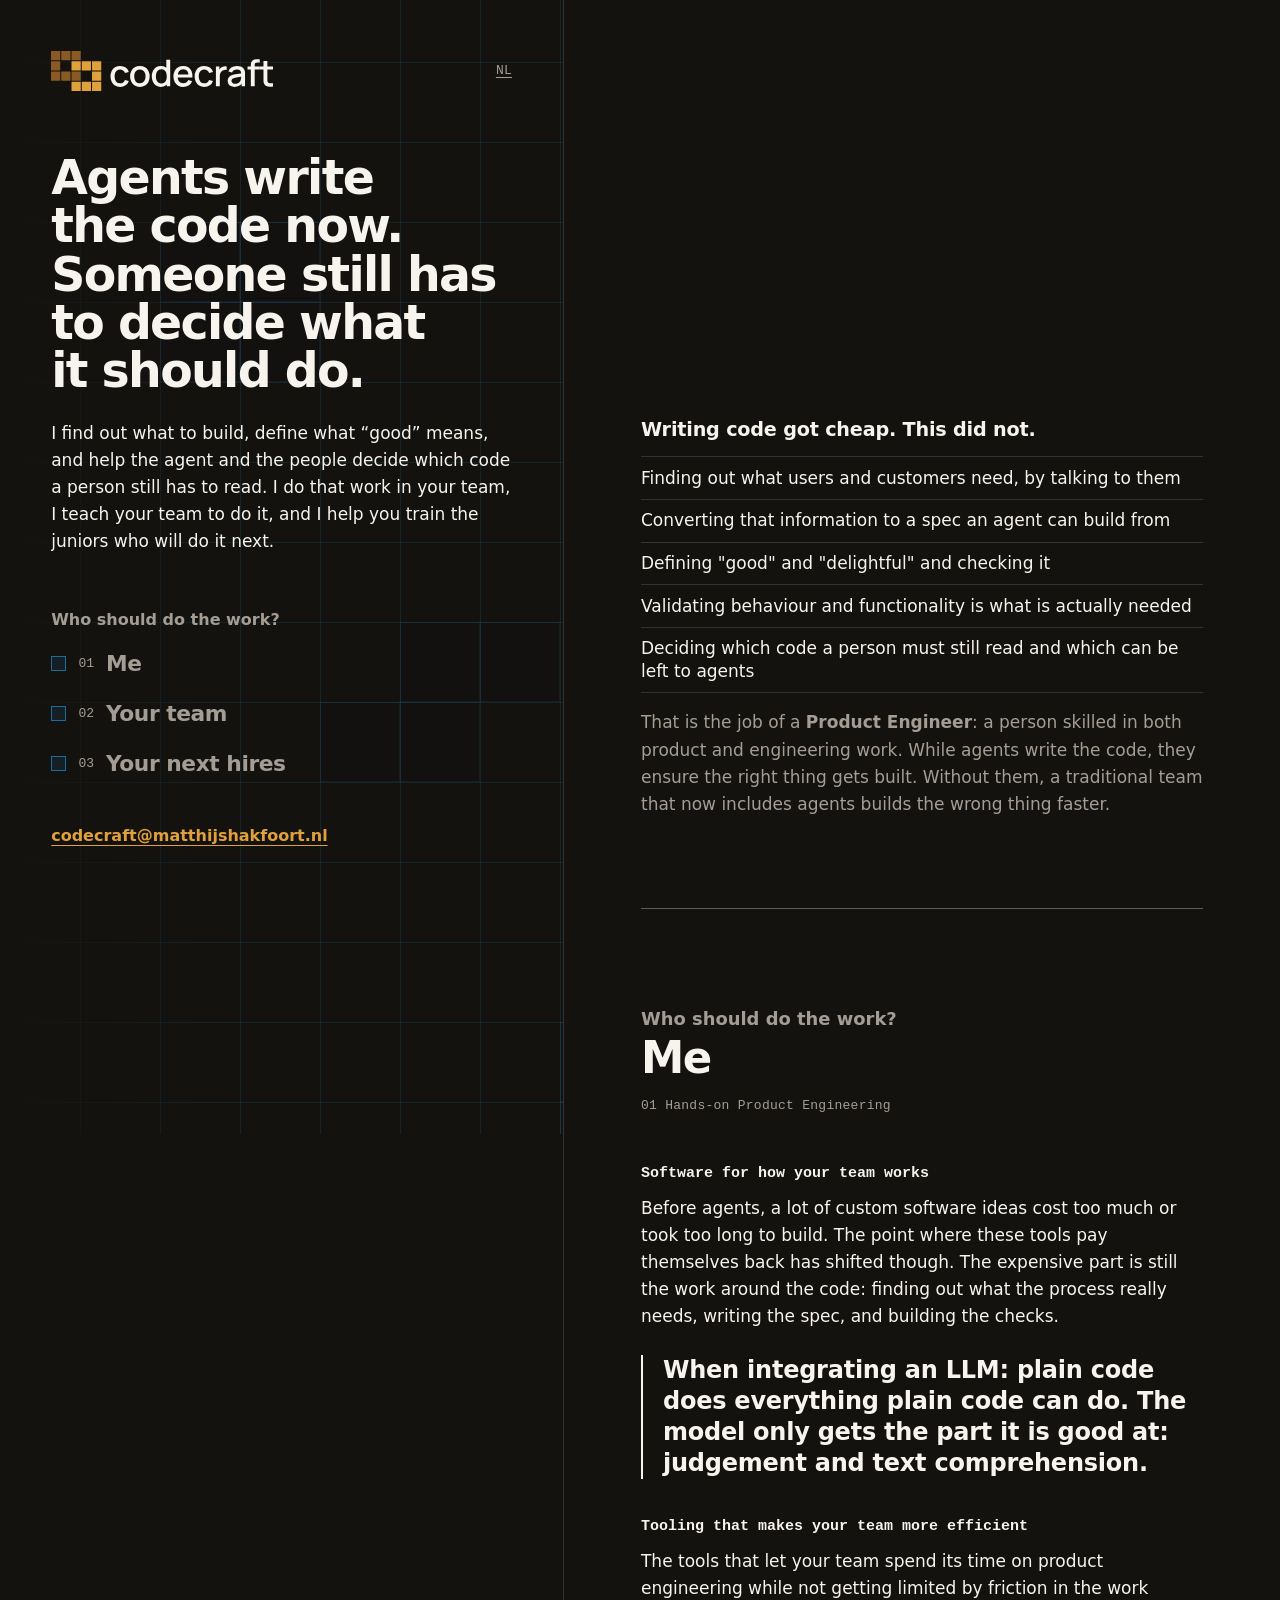
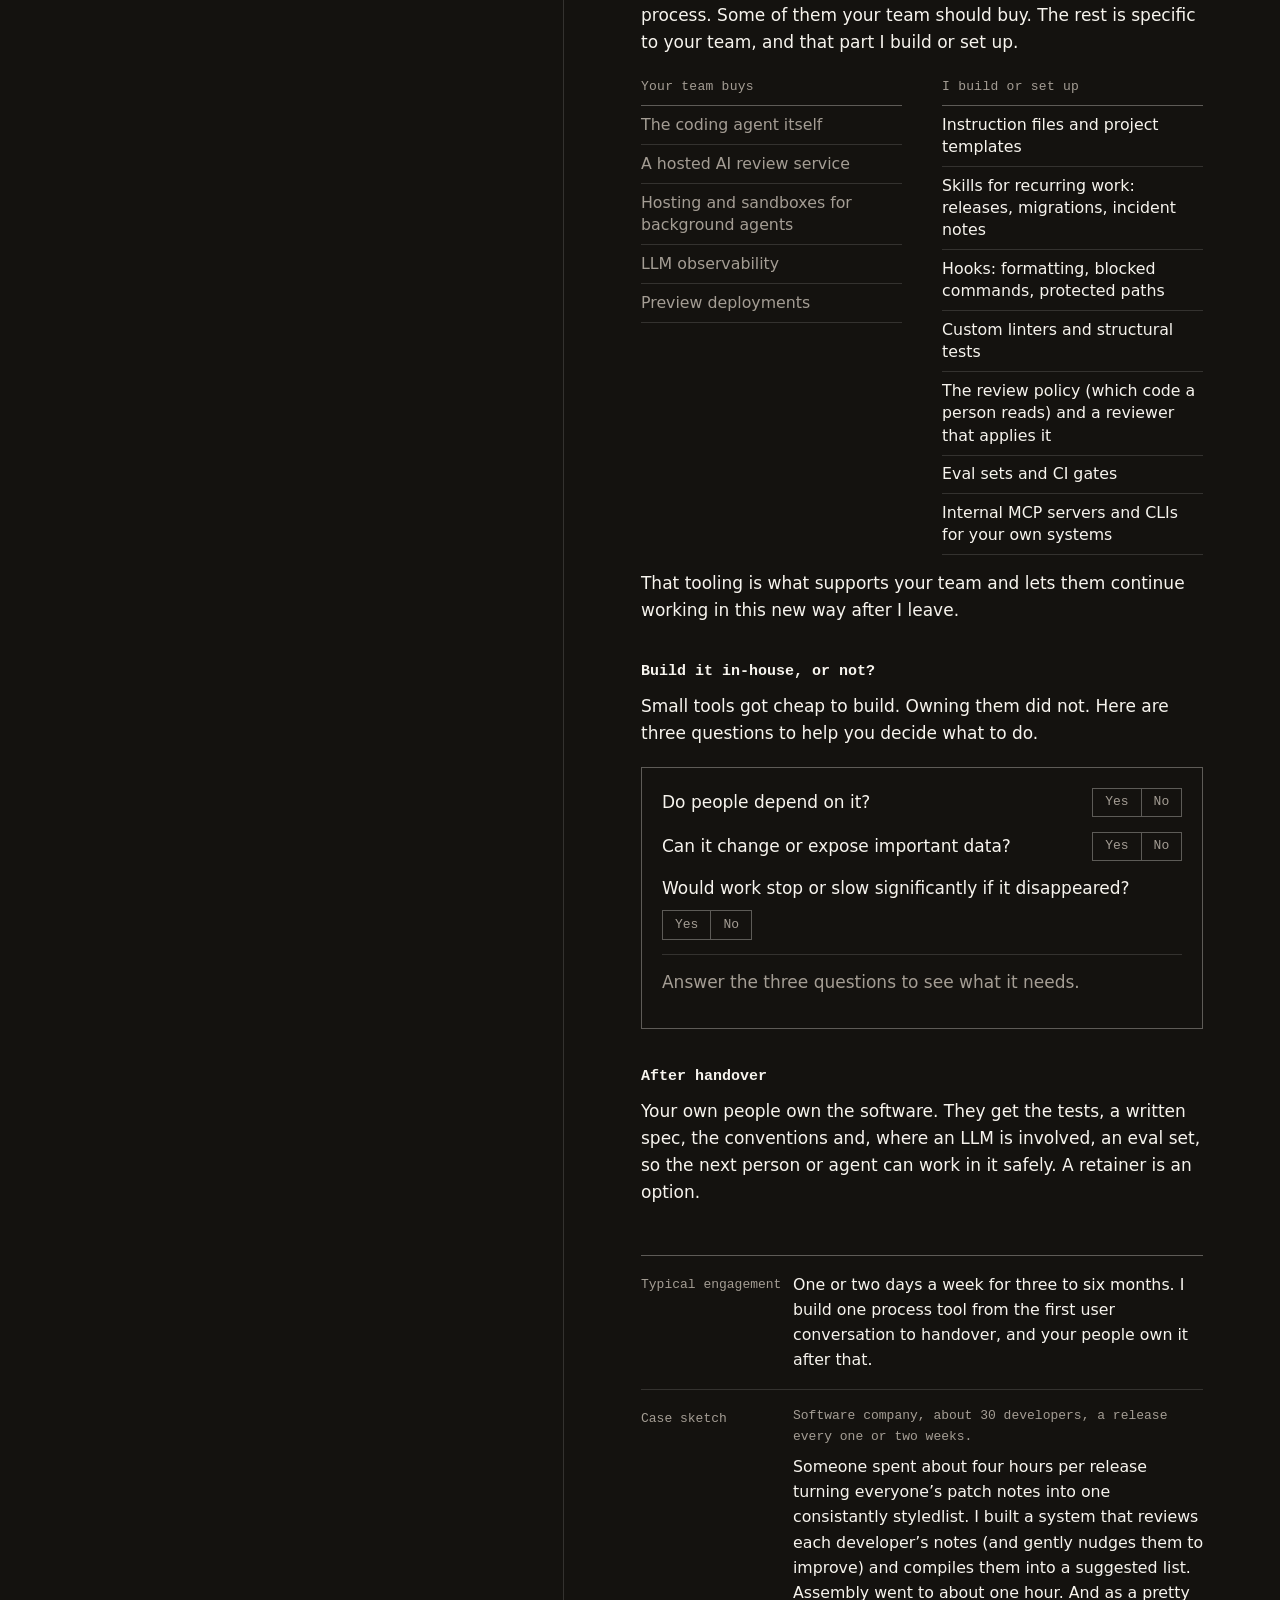
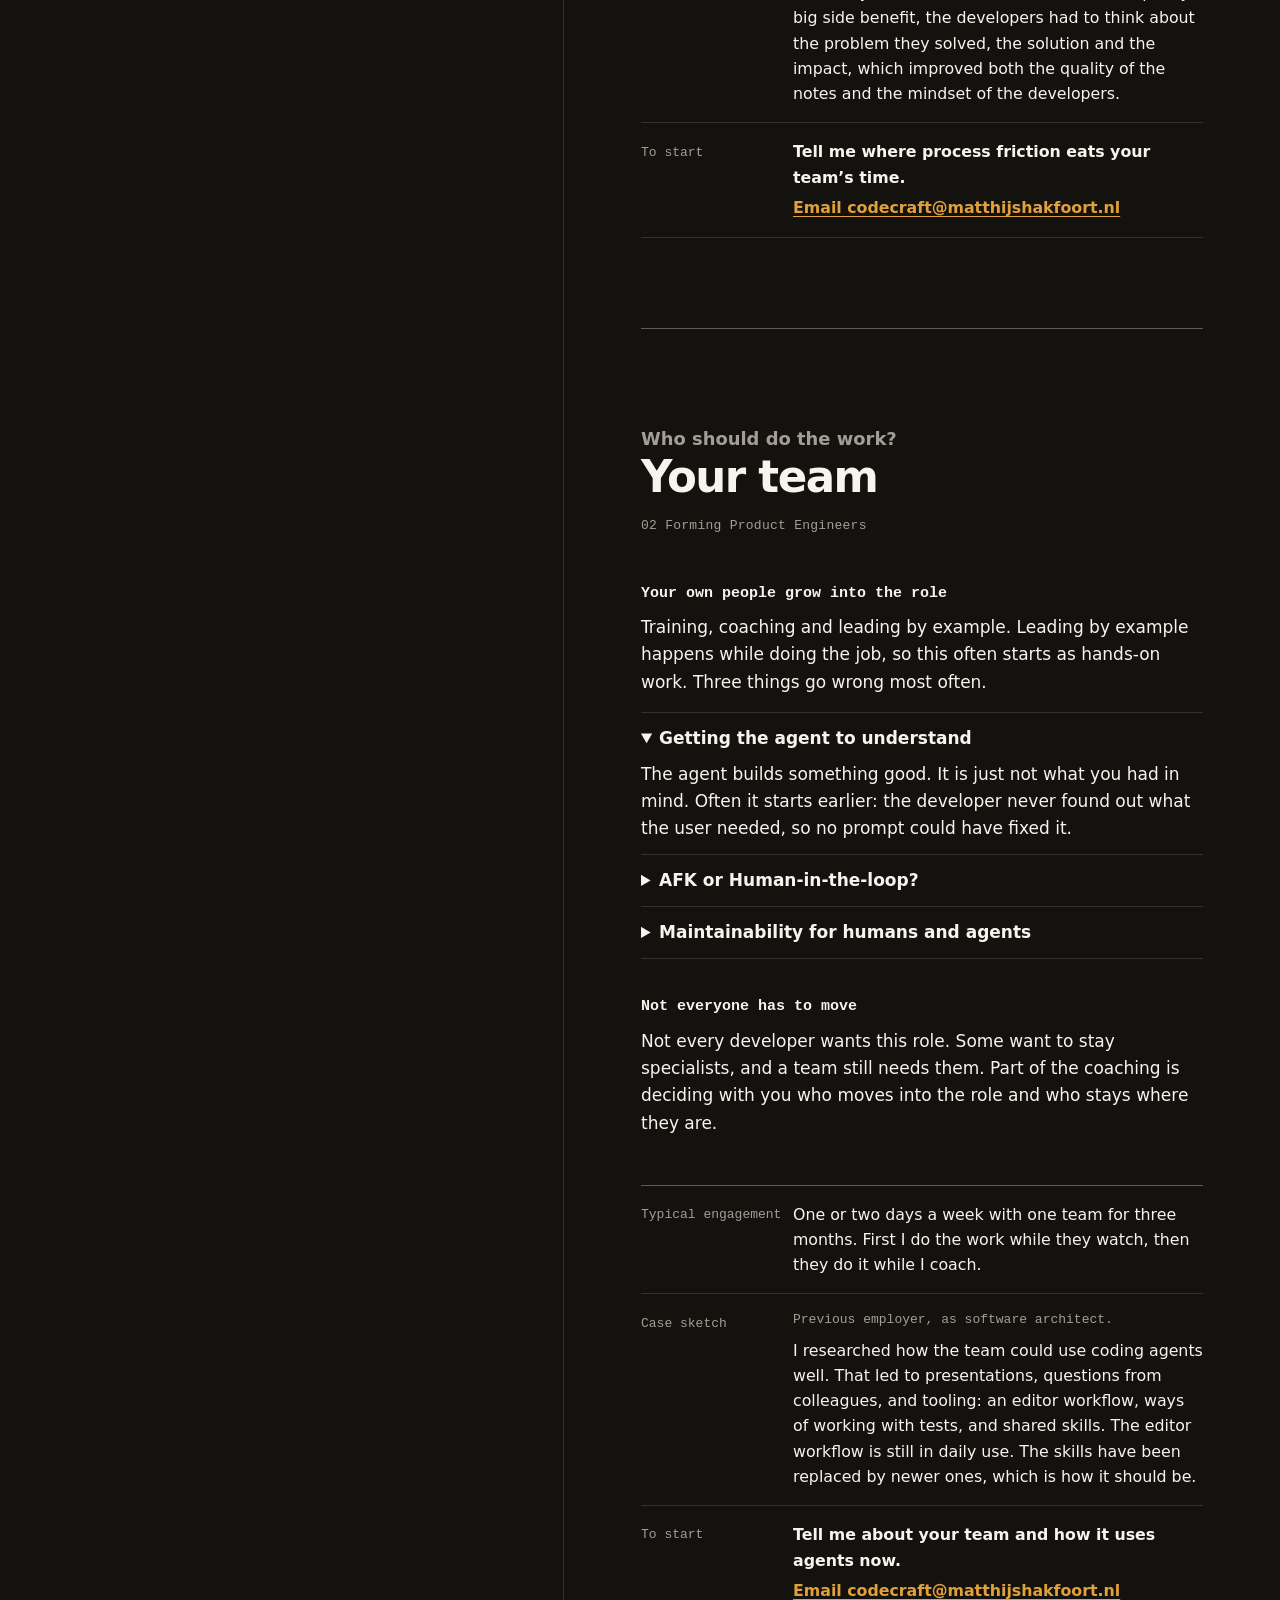
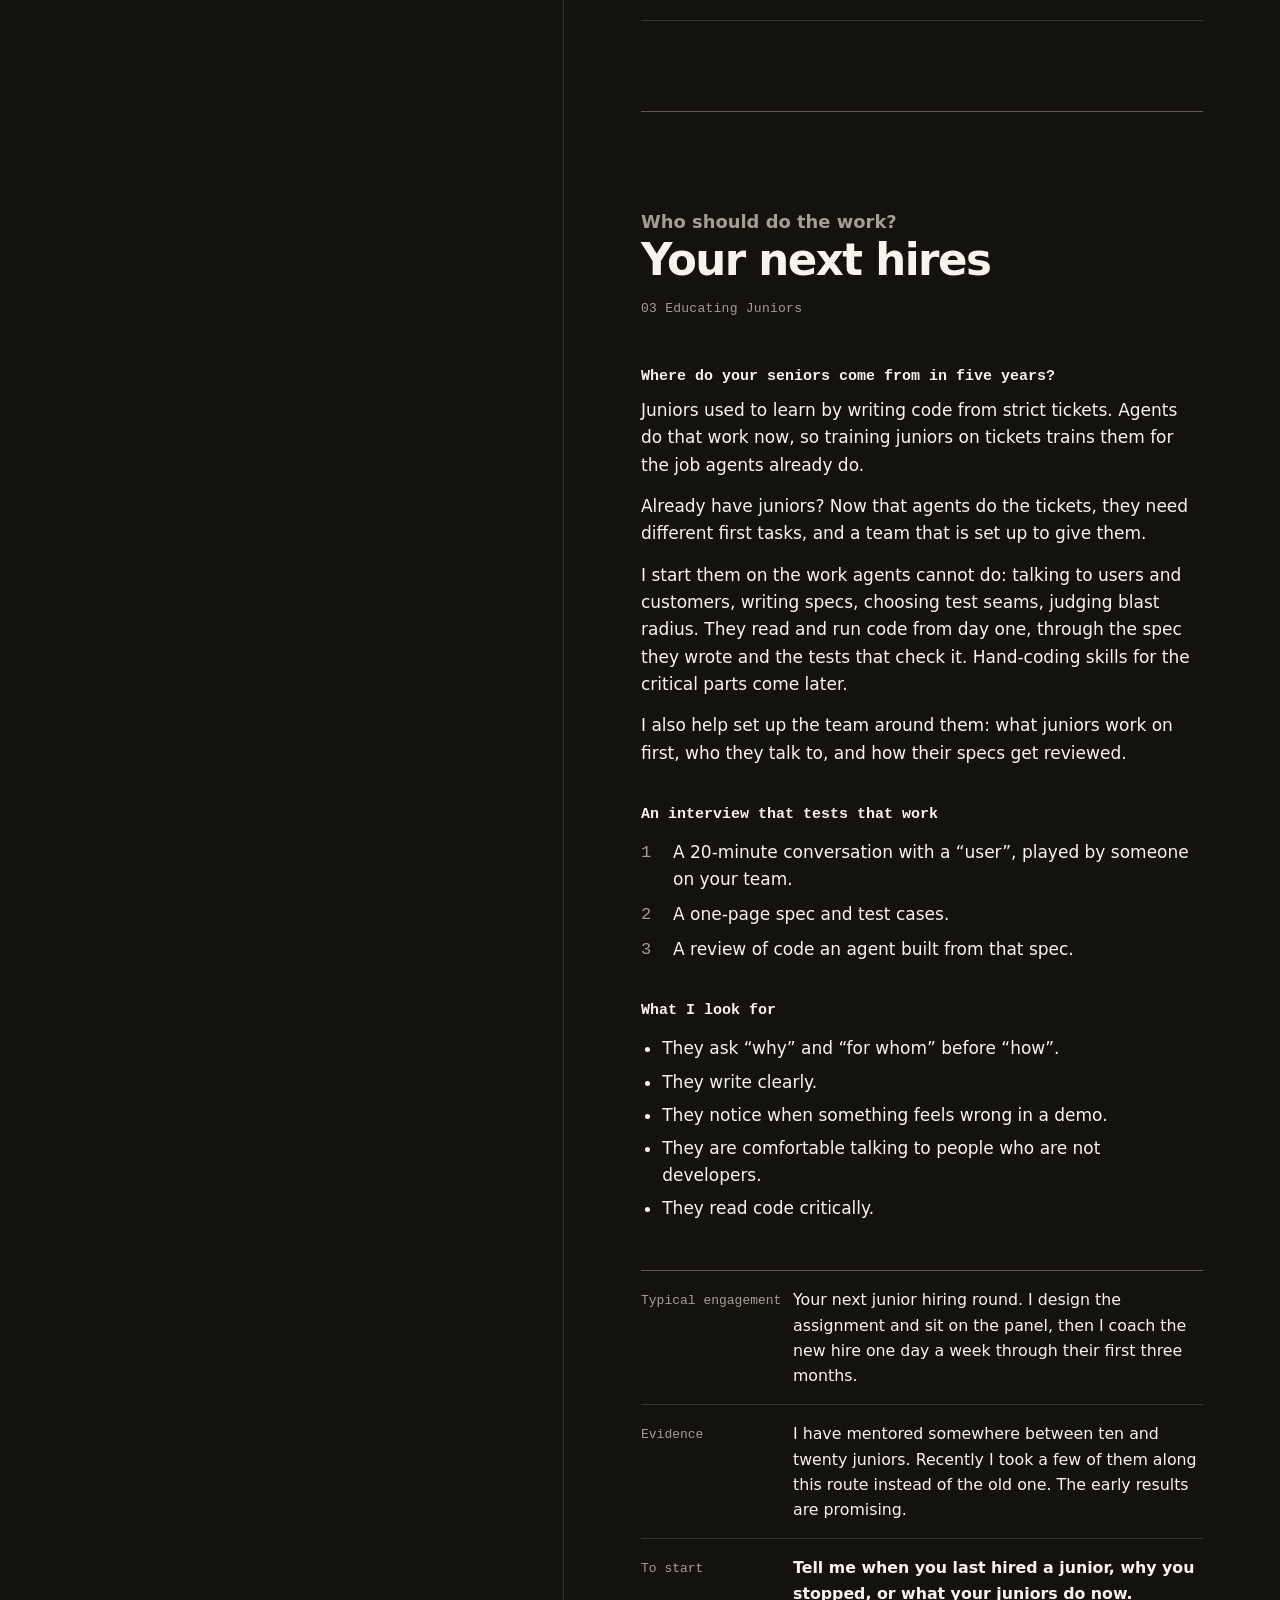
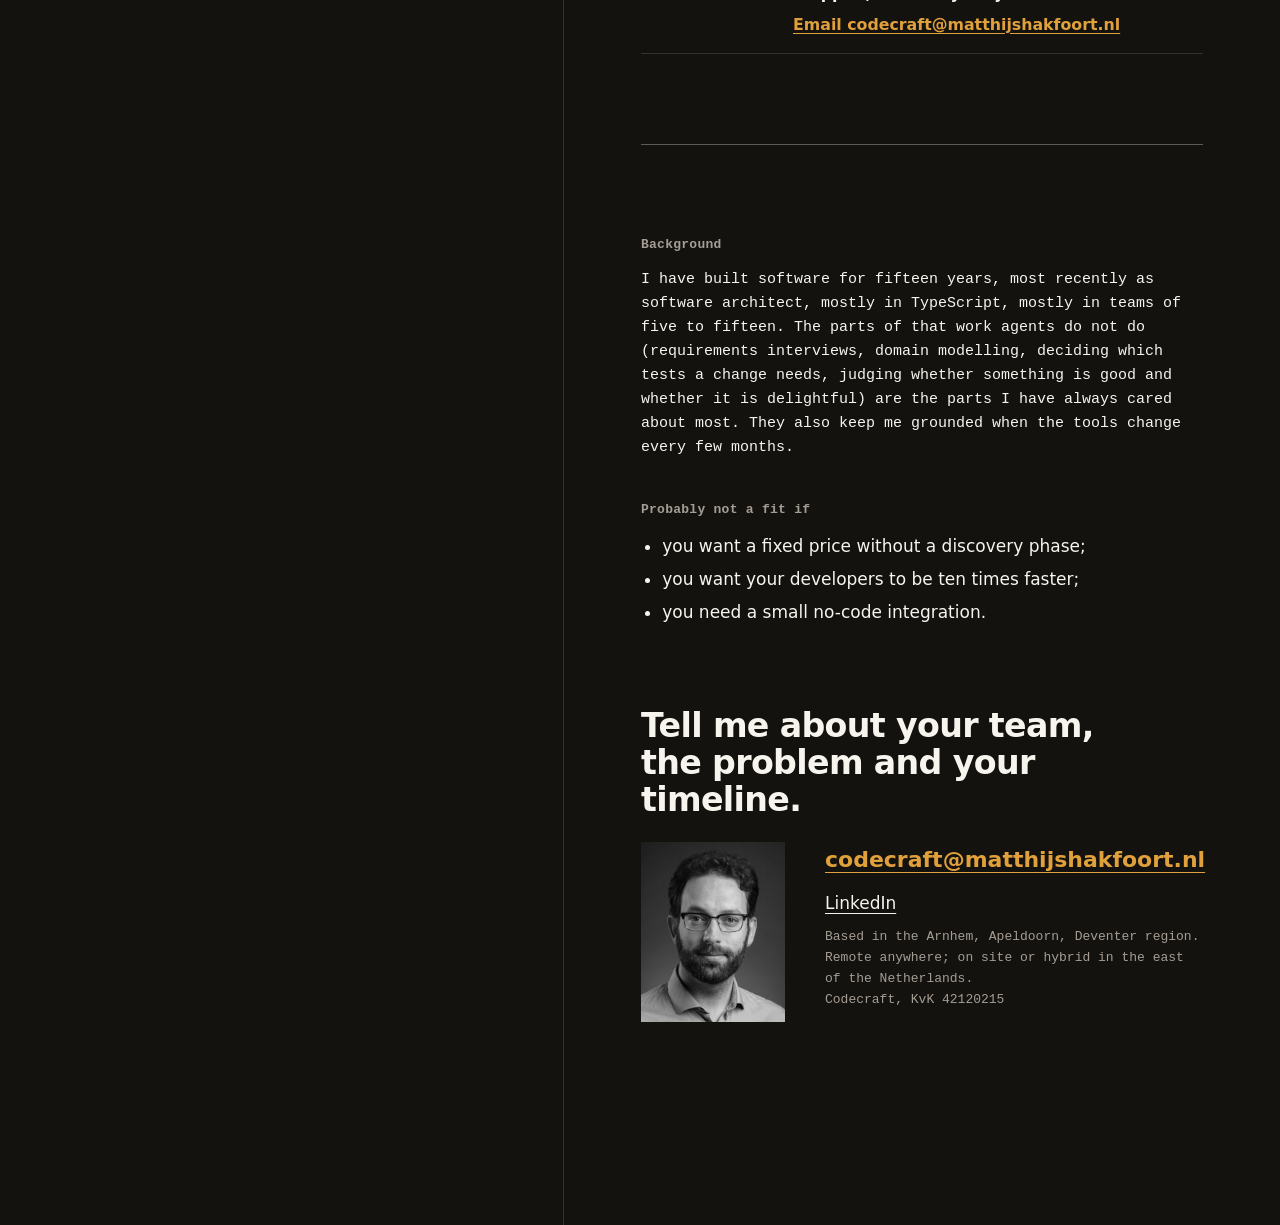
==== commit cf10161c: "Revise the English copy and format the page Co-Authored-By: Claude Opus 5.5 <noreply@anthropic.com>" ====
--- a/index.html
+++ b/index.html
@@ -3,7 +3,9 @@
   <head>
     <meta charset="UTF-8" />
     <meta name="viewport" content="width=device-width, initial-scale=1.0" />
-    <title>Product Engineering for teams that build with agents — Codecraft</title>
+    <title>
+      Product Engineering for teams that build with agents — Codecraft
+    </title>
     <meta
       name="description"
       content="Agents write the code now. I find out what to build, define what good means and decide which code a person still has to read. In your team, by coaching your team, and by training your next juniors."
@@ -17,11 +19,7 @@
       body. Keep all three in step with the Dutch page.
     -->
     <link rel="stylesheet" href="style.css?v=10" />
-    <link
-      rel="icon"
-      href="/logo/codecraft-favicon.svg"
-      type="image/svg+xml"
-    />
+    <link rel="icon" href="/logo/codecraft-favicon.svg" type="image/svg+xml" />
     <link rel="alternate" hreflang="en" href="https://matthijshakfoort.nl/" />
     <link
       rel="alternate"
@@ -63,7 +61,53 @@
             role="img"
             aria-label="Codecraft"
           >
-            <g fill="#8a5a24"><rect x="0" y="0" width="9" height="9"/><rect x="10" y="0" width="9" height="9"/><rect x="20" y="0" width="9" height="9"/><rect x="0" y="10" width="9" height="9"/><rect x="0" y="20" width="9" height="9"/><rect x="10" y="20" width="9" height="9"/><rect x="20" y="20" width="9" height="9"/></g><g fill="#e0a03c"><rect x="20" y="10" width="9" height="9"/><rect x="30" y="10" width="9" height="9"/><rect x="40" y="10" width="9" height="9"/><rect x="40" y="20" width="9" height="9"/><rect x="20" y="30" width="9" height="9"/><rect x="30" y="30" width="9" height="9"/><rect x="40" y="30" width="9" height="9"/></g><g fill="currentColor"><path d="M67.396 35.03Q64.408 35.03 62.32 33.698Q60.232 32.366 59.125 30.044Q58.018 27.722 58 24.77Q58.018 21.764 59.152 19.451Q60.286 17.138 62.392 15.824Q64.498 14.51 67.45 14.51Q70.636 14.51 72.895 16.094Q75.154 17.678 75.874 20.432L72.13 21.512Q71.572 19.874 70.303 18.965Q69.034 18.056 67.396 18.056Q65.542 18.056 64.354 18.929Q63.166 19.802 62.59 21.314Q62.014 22.826 61.996 24.77Q62.014 27.776 63.373 29.63Q64.732 31.484 67.396 31.484Q69.214 31.484 70.339 30.647Q71.464 29.81 72.058 28.244L75.874 29.144Q74.92 31.988 72.724 33.509Q70.528 35.03 67.396 35.03Z"/><path d="M86.648 35.03Q83.732 35.03 81.59 33.716Q79.448 32.402 78.287 30.089Q77.126 27.776 77.126 24.752Q77.126 21.71 78.314 19.397Q79.502 17.084 81.644 15.797Q83.786 14.51 86.648 14.51Q89.564 14.51 91.706 15.824Q93.848 17.138 95.018 19.442Q96.188 21.746 96.188 24.752Q96.188 27.794 95.009 30.107Q93.83 32.42 91.688 33.725Q89.546 35.03 86.648 35.03ZM86.648 31.484Q89.438 31.484 90.815 29.603Q92.192 27.722 92.192 24.752Q92.192 21.71 90.797 19.883Q89.402 18.056 86.648 18.056Q84.758 18.056 83.534 18.911Q82.31 19.766 81.716 21.269Q81.122 22.772 81.122 24.752Q81.122 27.812 82.526 29.648Q83.93 31.484 86.648 31.484Z"/><path d="M107.07 35.03Q104.352 35.03 102.381 33.68Q100.41 32.33 99.339 29.999Q98.268 27.668 98.268 24.752Q98.268 21.818 99.348 19.505Q100.428 17.192 102.417 15.851Q104.406 14.51 107.142 14.51Q109.896 14.51 111.777 15.851Q113.658 17.192 114.621 19.514Q115.584 21.836 115.584 24.752Q115.584 27.668 114.612 29.99Q113.64 32.312 111.75 33.671Q109.86 35.03 107.07 35.03ZM107.592 31.628Q109.446 31.628 110.616 30.746Q111.786 29.864 112.326 28.316Q112.866 26.768 112.866 24.752Q112.866 22.736 112.317 21.188Q111.768 19.64 110.625 18.776Q109.482 17.912 107.718 17.912Q105.846 17.912 104.64 18.83Q103.434 19.748 102.849 21.296Q102.264 22.844 102.264 24.752Q102.264 26.678 102.849 28.235Q103.434 29.792 104.613 30.71Q105.792 31.628 107.592 31.628ZM112.866 34.49V20.504H112.434V8.57H116.214V34.49Z"/><path d="M129.076 35.03Q126.178 35.03 123.991 33.761Q121.804 32.492 120.589 30.215Q119.374 27.938 119.374 24.932Q119.374 21.746 120.571 19.406Q121.768 17.066 123.91 15.788Q126.052 14.51 128.896 14.51Q131.866 14.51 133.954 15.887Q136.042 17.264 137.077 19.802Q138.112 22.34 137.896 25.832H134.134V24.464Q134.098 21.08 132.847 19.46Q131.596 17.84 129.04 17.84Q126.214 17.84 124.792 19.622Q123.37 21.404 123.37 24.77Q123.37 27.974 124.792 29.729Q126.214 31.484 128.896 31.484Q130.66 31.484 131.947 30.683Q133.234 29.882 133.954 28.388L137.644 29.558Q136.51 32.168 134.206 33.599Q131.902 35.03 129.076 35.03ZM122.146 25.832V22.898H136.024V25.832Z"/><path d="M149.444 35.03Q146.456 35.03 144.368 33.698Q142.28 32.366 141.173 30.044Q140.066 27.722 140.048 24.77Q140.066 21.764 141.2 19.451Q142.334 17.138 144.44 15.824Q146.546 14.51 149.498 14.51Q152.684 14.51 154.943 16.094Q157.202 17.678 157.922 20.432L154.178 21.512Q153.62 19.874 152.351 18.965Q151.082 18.056 149.444 18.056Q147.59 18.056 146.402 18.929Q145.214 19.802 144.638 21.314Q144.062 22.826 144.044 24.77Q144.062 27.776 145.421 29.63Q146.78 31.484 149.444 31.484Q151.262 31.484 152.387 30.647Q153.512 29.81 154.106 28.244L157.922 29.144Q156.968 31.988 154.772 33.509Q152.576 35.03 149.444 35.03Z"/><path d="M160.794 34.49V15.05H164.142V19.766L163.674 19.154Q164.034 18.218 164.61 17.435Q165.186 16.652 165.942 16.148Q166.68 15.608 167.589 15.311Q168.498 15.014 169.452 14.951Q170.406 14.888 171.288 15.05V18.578Q170.334 18.326 169.173 18.434Q168.012 18.542 167.04 19.172Q166.122 19.766 165.591 20.612Q165.06 21.458 164.826 22.493Q164.592 23.528 164.592 24.68V34.49Z"/><path d="M178.858 35.03Q176.698 35.03 175.24 34.229Q173.782 33.428 173.035 32.105Q172.288 30.782 172.288 29.198Q172.288 27.722 172.81 26.606Q173.332 25.49 174.358 24.707Q175.384 23.924 176.878 23.438Q178.174 23.06 179.812 22.772Q181.45 22.484 183.259 22.232Q185.068 21.98 186.85 21.728L185.482 22.484Q185.518 20.198 184.519 19.091Q183.52 17.984 181.09 17.984Q179.56 17.984 178.282 18.695Q177.004 19.406 176.5 21.044L172.99 19.964Q173.71 17.462 175.735 15.986Q177.76 14.51 181.126 14.51Q183.736 14.51 185.671 15.401Q187.606 16.292 188.506 18.218Q188.974 19.172 189.082 20.234Q189.19 21.296 189.19 22.52V34.49H185.86V30.044L186.508 30.62Q185.302 32.852 183.439 33.941Q181.576 35.03 178.858 35.03ZM179.524 31.952Q181.126 31.952 182.278 31.385Q183.43 30.818 184.132 29.936Q184.834 29.054 185.05 28.1Q185.356 27.236 185.401 26.156Q185.446 25.076 185.446 24.428L186.67 24.878Q184.888 25.148 183.43 25.364Q181.972 25.58 180.793 25.787Q179.614 25.994 178.696 26.282Q177.922 26.552 177.319 26.93Q176.716 27.308 176.365 27.848Q176.014 28.388 176.014 29.162Q176.014 29.918 176.392 30.557Q176.77 31.196 177.544 31.574Q178.318 31.952 179.524 31.952Z"/><path d="M194.852 34.49V14.366Q194.852 13.628 194.906 12.791Q194.96 11.954 195.221 11.135Q195.482 10.316 196.094 9.632Q196.832 8.822 197.714 8.48Q198.596 8.138 199.469 8.084Q200.342 8.03 201.08 8.03H203.528V11.126H201.26Q199.928 11.126 199.271 11.783Q198.614 12.44 198.614 13.646V34.49ZM191.63 18.074V15.05H203.528V18.074Z"/><path d="M216.732 34.49Q214.896 34.85 213.132 34.796Q211.368 34.742 209.982 34.112Q208.596 33.482 207.894 32.132Q207.264 30.926 207.219 29.675Q207.174 28.424 207.174 26.84V9.65H210.954V26.66Q210.954 27.83 210.981 28.694Q211.008 29.558 211.35 30.152Q211.998 31.268 213.411 31.421Q214.824 31.574 216.732 31.304ZM203.448 18.074V15.05H216.732V18.074Z"/></g>
+            <g fill="#8a5a24">
+              <rect x="0" y="0" width="9" height="9" />
+              <rect x="10" y="0" width="9" height="9" />
+              <rect x="20" y="0" width="9" height="9" />
+              <rect x="0" y="10" width="9" height="9" />
+              <rect x="0" y="20" width="9" height="9" />
+              <rect x="10" y="20" width="9" height="9" />
+              <rect x="20" y="20" width="9" height="9" />
+            </g>
+            <g fill="#e0a03c">
+              <rect x="20" y="10" width="9" height="9" />
+              <rect x="30" y="10" width="9" height="9" />
+              <rect x="40" y="10" width="9" height="9" />
+              <rect x="40" y="20" width="9" height="9" />
+              <rect x="20" y="30" width="9" height="9" />
+              <rect x="30" y="30" width="9" height="9" />
+              <rect x="40" y="30" width="9" height="9" />
+            </g>
+            <g fill="currentColor">
+              <path
+                d="M67.396 35.03Q64.408 35.03 62.32 33.698Q60.232 32.366 59.125 30.044Q58.018 27.722 58 24.77Q58.018 21.764 59.152 19.451Q60.286 17.138 62.392 15.824Q64.498 14.51 67.45 14.51Q70.636 14.51 72.895 16.094Q75.154 17.678 75.874 20.432L72.13 21.512Q71.572 19.874 70.303 18.965Q69.034 18.056 67.396 18.056Q65.542 18.056 64.354 18.929Q63.166 19.802 62.59 21.314Q62.014 22.826 61.996 24.77Q62.014 27.776 63.373 29.63Q64.732 31.484 67.396 31.484Q69.214 31.484 70.339 30.647Q71.464 29.81 72.058 28.244L75.874 29.144Q74.92 31.988 72.724 33.509Q70.528 35.03 67.396 35.03Z"
+              />
+              <path
+                d="M86.648 35.03Q83.732 35.03 81.59 33.716Q79.448 32.402 78.287 30.089Q77.126 27.776 77.126 24.752Q77.126 21.71 78.314 19.397Q79.502 17.084 81.644 15.797Q83.786 14.51 86.648 14.51Q89.564 14.51 91.706 15.824Q93.848 17.138 95.018 19.442Q96.188 21.746 96.188 24.752Q96.188 27.794 95.009 30.107Q93.83 32.42 91.688 33.725Q89.546 35.03 86.648 35.03ZM86.648 31.484Q89.438 31.484 90.815 29.603Q92.192 27.722 92.192 24.752Q92.192 21.71 90.797 19.883Q89.402 18.056 86.648 18.056Q84.758 18.056 83.534 18.911Q82.31 19.766 81.716 21.269Q81.122 22.772 81.122 24.752Q81.122 27.812 82.526 29.648Q83.93 31.484 86.648 31.484Z"
+              />
+              <path
+                d="M107.07 35.03Q104.352 35.03 102.381 33.68Q100.41 32.33 99.339 29.999Q98.268 27.668 98.268 24.752Q98.268 21.818 99.348 19.505Q100.428 17.192 102.417 15.851Q104.406 14.51 107.142 14.51Q109.896 14.51 111.777 15.851Q113.658 17.192 114.621 19.514Q115.584 21.836 115.584 24.752Q115.584 27.668 114.612 29.99Q113.64 32.312 111.75 33.671Q109.86 35.03 107.07 35.03ZM107.592 31.628Q109.446 31.628 110.616 30.746Q111.786 29.864 112.326 28.316Q112.866 26.768 112.866 24.752Q112.866 22.736 112.317 21.188Q111.768 19.64 110.625 18.776Q109.482 17.912 107.718 17.912Q105.846 17.912 104.64 18.83Q103.434 19.748 102.849 21.296Q102.264 22.844 102.264 24.752Q102.264 26.678 102.849 28.235Q103.434 29.792 104.613 30.71Q105.792 31.628 107.592 31.628ZM112.866 34.49V20.504H112.434V8.57H116.214V34.49Z"
+              />
+              <path
+                d="M129.076 35.03Q126.178 35.03 123.991 33.761Q121.804 32.492 120.589 30.215Q119.374 27.938 119.374 24.932Q119.374 21.746 120.571 19.406Q121.768 17.066 123.91 15.788Q126.052 14.51 128.896 14.51Q131.866 14.51 133.954 15.887Q136.042 17.264 137.077 19.802Q138.112 22.34 137.896 25.832H134.134V24.464Q134.098 21.08 132.847 19.46Q131.596 17.84 129.04 17.84Q126.214 17.84 124.792 19.622Q123.37 21.404 123.37 24.77Q123.37 27.974 124.792 29.729Q126.214 31.484 128.896 31.484Q130.66 31.484 131.947 30.683Q133.234 29.882 133.954 28.388L137.644 29.558Q136.51 32.168 134.206 33.599Q131.902 35.03 129.076 35.03ZM122.146 25.832V22.898H136.024V25.832Z"
+              />
+              <path
+                d="M149.444 35.03Q146.456 35.03 144.368 33.698Q142.28 32.366 141.173 30.044Q140.066 27.722 140.048 24.77Q140.066 21.764 141.2 19.451Q142.334 17.138 144.44 15.824Q146.546 14.51 149.498 14.51Q152.684 14.51 154.943 16.094Q157.202 17.678 157.922 20.432L154.178 21.512Q153.62 19.874 152.351 18.965Q151.082 18.056 149.444 18.056Q147.59 18.056 146.402 18.929Q145.214 19.802 144.638 21.314Q144.062 22.826 144.044 24.77Q144.062 27.776 145.421 29.63Q146.78 31.484 149.444 31.484Q151.262 31.484 152.387 30.647Q153.512 29.81 154.106 28.244L157.922 29.144Q156.968 31.988 154.772 33.509Q152.576 35.03 149.444 35.03Z"
+              />
+              <path
+                d="M160.794 34.49V15.05H164.142V19.766L163.674 19.154Q164.034 18.218 164.61 17.435Q165.186 16.652 165.942 16.148Q166.68 15.608 167.589 15.311Q168.498 15.014 169.452 14.951Q170.406 14.888 171.288 15.05V18.578Q170.334 18.326 169.173 18.434Q168.012 18.542 167.04 19.172Q166.122 19.766 165.591 20.612Q165.06 21.458 164.826 22.493Q164.592 23.528 164.592 24.68V34.49Z"
+              />
+              <path
+                d="M178.858 35.03Q176.698 35.03 175.24 34.229Q173.782 33.428 173.035 32.105Q172.288 30.782 172.288 29.198Q172.288 27.722 172.81 26.606Q173.332 25.49 174.358 24.707Q175.384 23.924 176.878 23.438Q178.174 23.06 179.812 22.772Q181.45 22.484 183.259 22.232Q185.068 21.98 186.85 21.728L185.482 22.484Q185.518 20.198 184.519 19.091Q183.52 17.984 181.09 17.984Q179.56 17.984 178.282 18.695Q177.004 19.406 176.5 21.044L172.99 19.964Q173.71 17.462 175.735 15.986Q177.76 14.51 181.126 14.51Q183.736 14.51 185.671 15.401Q187.606 16.292 188.506 18.218Q188.974 19.172 189.082 20.234Q189.19 21.296 189.19 22.52V34.49H185.86V30.044L186.508 30.62Q185.302 32.852 183.439 33.941Q181.576 35.03 178.858 35.03ZM179.524 31.952Q181.126 31.952 182.278 31.385Q183.43 30.818 184.132 29.936Q184.834 29.054 185.05 28.1Q185.356 27.236 185.401 26.156Q185.446 25.076 185.446 24.428L186.67 24.878Q184.888 25.148 183.43 25.364Q181.972 25.58 180.793 25.787Q179.614 25.994 178.696 26.282Q177.922 26.552 177.319 26.93Q176.716 27.308 176.365 27.848Q176.014 28.388 176.014 29.162Q176.014 29.918 176.392 30.557Q176.77 31.196 177.544 31.574Q178.318 31.952 179.524 31.952Z"
+              />
+              <path
+                d="M194.852 34.49V14.366Q194.852 13.628 194.906 12.791Q194.96 11.954 195.221 11.135Q195.482 10.316 196.094 9.632Q196.832 8.822 197.714 8.48Q198.596 8.138 199.469 8.084Q200.342 8.03 201.08 8.03H203.528V11.126H201.26Q199.928 11.126 199.271 11.783Q198.614 12.44 198.614 13.646V34.49ZM191.63 18.074V15.05H203.528V18.074Z"
+              />
+              <path
+                d="M216.732 34.49Q214.896 34.85 213.132 34.796Q211.368 34.742 209.982 34.112Q208.596 33.482 207.894 32.132Q207.264 30.926 207.219 29.675Q207.174 28.424 207.174 26.84V9.65H210.954V26.66Q210.954 27.83 210.981 28.694Q211.008 29.558 211.35 30.152Q211.998 31.268 213.411 31.421Q214.824 31.574 216.732 31.304ZM203.448 18.074V15.05H216.732V18.074Z"
+              />
+            </g>
           </svg>
           <!--
             A real link, works without script; the onclick only records the
@@ -82,14 +126,14 @@
           >
         </div>
         <h1>
-          Agents write the code now. Someone still has to decide what it
-          should do.
+          Agents write the code now. Someone still has to decide what it should
+          do.
         </h1>
         <p class="lead">
-          I find out what to build, define what “good” means, and decide which
-          code a person still has to read. I do that work in your team, I
-          teach your team to do it, and I help you train the juniors who will
-          do it next.
+          I find out what to build, define what “good” means, and help the agent
+          and the people decide which code a person still has to read. I do that
+          work in your team, I teach your team to do it, and I help you train
+          the juniors who will do it next.
         </p>
         <nav class="pillar-nav" aria-labelledby="pillar-nav-title">
           <h2 id="pillar-nav-title">Who should do the work?</h2>
@@ -120,20 +164,27 @@
         <section class="pov" aria-labelledby="pov-title">
           <h2 id="pov-title">Writing code got cheap. This did not.</h2>
           <ul class="pov-list">
-            <li>Finding out what users and customers need, by talking to them</li>
-            <li>Writing that down as a spec an agent can build from</li>
-            <li>Writing the gates and evals that define “good” and check it</li>
-            <li>Reviewing behaviour before code, where that is possible</li>
             <li>
-              Deciding which code a person must still read, because a mistake
-              there costs too much
+              Finding out what users and customers need, by talking to them
+            </li>
+            <li>
+              Converting that information to a spec an agent can build from
+            </li>
+            <li>Defining "good" and "delightful" and checking it</li>
+            <li>
+              Validating behaviour and functionality is what is actually needed
+            </li>
+            <li>
+              Deciding which code a person must still read and which can be left
+              to agents
             </li>
           </ul>
           <p>
-            That is the work of a Product Engineer: one person who does the
-            product half and the engineering half of software work, while
-            agents write the code. Without it, a team with agents builds the
-            wrong thing faster.
+            That is the job of a <strong>Product Engineer</strong>: a person
+            skilled in both product and engineering work. While agents write the
+            code, they ensure the right thing gets built. Without them, a
+            traditional team that now includes agents builds the wrong thing
+            faster.
           </p>
         </section>
 
@@ -147,56 +198,68 @@
           </header>
           <h3>Software for how your team works</h3>
           <p>
-            Before agents, a lot of process software cost too much or took too
-            long to build. Now it pays back. The expensive part is still the
-            work around the code: finding out what the process really needs,
-            writing the spec, and building the checks.
+            Before agents, a lot of custom software ideas cost too much or took
+            too long to build. The point where these tools pay themselves back
+            has shifted though. The expensive part is still the work around the
+            code: finding out what the process really needs, writing the spec,
+            and building the checks.
           </p>
           <blockquote>
-            Plain code does everything plain code can do. The model only gets
-            the part that needs judgement.
+            When integrating an LLM: plain code does everything plain code can
+            do. The model only gets the part it is good at: judgement and text
+            comprehension.
           </blockquote>
 
-          <h3>Tooling for your team’s coding process</h3>
+          <h3>Tooling that makes your team more efficient</h3>
           <p>
             The tools that let your team spend its time on product engineering
-            instead of programming. Some of them your team should buy. The rest
-            is specific to your team, and that part I build or set up.
+            while not getting limited by friction in the work process. Some of
+            them your team should buy. The rest is specific to your team, and
+            that part I build or set up.
           </p>
           <div class="split">
             <div class="split-buy">
               <h4 class="label">Your team buys</h4>
               <ul>
-              <li>The coding agent itself</li>
-              <li>A hosted AI review service</li>
-              <li>Hosting and sandboxes for background agents</li>
-              <li>LLM observability</li>
-              <li>Preview deployments</li>
+                <li>The coding agent itself</li>
+                <li>A hosted AI review service</li>
+                <li>Hosting and sandboxes for background agents</li>
+                <li>LLM observability</li>
+                <li>Preview deployments</li>
               </ul>
             </div>
             <div>
               <h4 class="label">I build or set up</h4>
               <ul>
-              <li>Instruction files and project templates</li>
-              <li>Skills for recurring work: releases, migrations, incident notes</li>
-              <li>Hooks: formatting, blocked commands, protected paths</li>
-              <li>Custom linters and structural tests</li>
-              <li>The review policy (which code a person reads) and a reviewer that applies it</li>
-              <li>Eval sets and CI gates</li>
-              <li>Internal MCP servers and CLIs for your own systems</li>
+                <li>Instruction files and project templates</li>
+                <li>
+                  Skills for recurring work: releases, migrations, incident
+                  notes
+                </li>
+                <li>Hooks: formatting, blocked commands, protected paths</li>
+                <li>Custom linters and structural tests</li>
+                <li>
+                  The review policy (which code a person reads) and a reviewer
+                  that applies it
+                </li>
+                <li>Eval sets and CI gates</li>
+                <li>Internal MCP servers and CLIs for your own systems</li>
               </ul>
             </div>
           </div>
-          <p>That tooling is how the role keeps working after I leave.</p>
+          <p>
+            That tooling is what supports your team and lets them continue
+            working in this new way after I leave.
+          </p>
 
           <h3>Build it in-house, or not?</h3>
           <p>
-            Small tools got cheap to build. Owning them did not. Three questions
-            decide it.
+            Small tools got cheap to build. Owning them did not. Here are three
+            questions to help you decide what to do.
           </p>
           <form class="check" data-check aria-describedby="check-verdict">
             <fieldset>
-              <legend>Does anyone depend on it?</legend>
+              <legend>Do people depend on it?</legend>
               <div class="yes-no">
                 <label
                   ><input type="radio" name="depend" value="yes" /><span
@@ -226,7 +289,9 @@
               </div>
             </fieldset>
             <fieldset>
-              <legend>Would work stop if it disappeared?</legend>
+              <legend>
+                Would work stop or slow significantly if it disappeared?
+              </legend>
               <div class="yes-no">
                 <label
                   ><input type="radio" name="stop" value="yes" /><span
@@ -280,14 +345,17 @@
                 two weeks.</span
               >
               Someone spent about four hours per release turning everyone’s
-              patch notes into one list. I built a system that reviews each
-              developer’s notes and compiles them. Assembly went to about one
-              hour. And the developers had to think about what they had
-              actually changed, and for whom.
+              patch notes into one consistantly styledlist. I built a system
+              that reviews each developer’s notes (and gently nudges them to
+              improve) and compiles them into a suggested list. Assembly went to
+              about one hour. And as a pretty big side benefit, the developers
+              had to think about the problem they solved, the solution and the
+              impact, which improved both the quality of the notes and the
+              mindset of the developers.
             </dd>
             <dt>To start</dt>
             <dd class="cta">
-              Tell me which process eats your team’s time.
+              Tell me where process friction eats your team’s time.
               <a
                 href="mailto:codecraft@matthijshakfoort.nl?subject=A%20process%20that%20eats%20our%20time"
                 >Email codecraft@matthijshakfoort.nl</a
@@ -351,7 +419,9 @@
             </dd>
             <dt>Case sketch</dt>
             <dd>
-              <span class="fine">Previous employer, as software architect.</span>
+              <span class="fine"
+                >Previous employer, as software architect.</span
+              >
               I researched how the team could use coding agents well. That led
               to presentations, questions from colleagues, and tooling: an
               editor workflow, ways of working with tests, and shared skills.
@@ -390,13 +460,13 @@
           <p>
             I start them on the work agents cannot do: talking to users and
             customers, writing specs, choosing test seams, judging blast radius.
-            They read and run code from day one, through the spec they wrote
-            and the tests that check it. Hand-coding skills for the critical
-            parts come later.
-          </p>
-          <p>
-            I also help set up the team around them: what juniors work on
-            first, who they talk to, and how their specs get reviewed.
+            They read and run code from day one, through the spec they wrote and
+            the tests that check it. Hand-coding skills for the critical parts
+            come later.
+          </p>
+          <p>
+            I also help set up the team around them: what juniors work on first,
+            who they talk to, and how their specs get reviewed.
           </p>
 
           <h3>An interview that tests that work</h3>
@@ -414,7 +484,9 @@
             <li>They ask “why” and “for whom” before “how”.</li>
             <li>They write clearly.</li>
             <li>They notice when something feels wrong in a demo.</li>
-            <li>They are comfortable talking to people who are not developers.</li>
+            <li>
+              They are comfortable talking to people who are not developers.
+            </li>
             <li>They read code critically.</li>
           </ul>
 
@@ -427,9 +499,9 @@
             </dd>
             <dt>Evidence</dt>
             <dd>
-              I have mentored somewhere between ten and twenty juniors.
-              Recently I took a few of them along this route instead of the old
-              one. The early results are promising.
+              I have mentored somewhere between ten and twenty juniors. Recently
+              I took a few of them along this route instead of the old one. The
+              early results are promising.
             </dd>
             <dt>To start</dt>
             <dd class="cta">
--- a/style.css
+++ b/style.css
@@ -232,10 +232,10 @@
 }
 
 /* The pillar question and its three answers. The cell is one Tetris
-   square; it fills in for the pillar that is in view. The row aligns on
-   the baseline, not the centre, so the small mono number and the large
-   answer share one line. The cell has no text, so it sits on that line
-   and its 0.7em height reaches about cap height. */
+   square; it fills in for the pillar that is in view. In the rail the
+   cell, the number and the answer share one centre line; line-height 1
+   keeps each box close to its glyphs, so centring the boxes centres the
+   glyphs. */
 .pillar-nav {
   margin-top: clamp(2rem, 6vh, 3.5rem);
   display: grid;
@@ -252,9 +252,11 @@
 
 .pillar-nav a {
   display: flex;
-  align-items: baseline;
+  align-items: center;
   gap: 0.75rem;
-  padding-block: 0.35rem;
+  line-height: 1;
+  /* The 0.3em gives back the leading that line-height 1 takes away. */
+  padding-block: calc(0.35rem + 0.3em);
   font-size: clamp(1.125rem, 1.7vw, 1.4rem);
   font-weight: 800;
   letter-spacing: -0.02em;
@@ -343,7 +345,8 @@
 }
 
 .pillar {
-  padding-block: clamp(3rem, 10vh, 6rem);
+  --pillar-space: clamp(3rem, 10vh, 6rem);
+  padding-block: var(--pillar-space);
   border-top: 1px solid var(--rule-strong);
   scroll-margin-top: 1rem;
 }
@@ -352,12 +355,14 @@
   margin-bottom: clamp(1.5rem, 5vh, 3rem);
 }
 
+/* A step under the claim in the rail, so the claim stays the largest
+   text on the page and each answer still reads as a section head. */
 .pillar-head h2 {
   margin-top: 0.5rem;
-  font-size: clamp(3rem, 7.5vw, 7rem);
+  font-size: clamp(2rem, 3.4vw, 3.25rem);
   font-weight: 800;
-  line-height: 0.92;
-  letter-spacing: -0.05em;
+  line-height: 1;
+  letter-spacing: -0.035em;
 }
 
 /* The question sits over each answer, small and quiet, so the answer
@@ -683,12 +688,16 @@
     margin-top: 1rem;
   }
 
+  .pillar-head h2 {
+    font-size: clamp(2rem, 2.9vw, 2.75rem);
+  }
+
   .pillar-nav {
     margin-top: 1.5rem;
   }
 
   .pillar-nav a {
-    padding-block: 0.2rem;
+    padding-block: calc(0.2rem + 0.3em);
   }
 
   .rail-email {
@@ -699,7 +708,9 @@
 /* On narrow screens the rail dissolves into the page and only the pillar
    nav stays, as a bar along the top. */
 @media (max-width: 60rem) {
+  /* The height of the sticky pillar bar, for the jump offset below. */
   main {
+    --bar-height: 4.1rem;
     display: block;
   }
 
@@ -721,28 +732,42 @@
     margin-top: 2.5rem;
   }
 
+  /* The question on a small line of its own, the three answers in a row
+     under it. */
   .pillar-nav {
     position: sticky;
     z-index: 2;
     top: 0;
     margin-top: 2rem;
-    padding: 0.5rem var(--gutter);
-    display: flex;
-    gap: 1.25rem;
+    padding: 0.5rem var(--gutter) 0.3rem;
+    display: grid;
+    grid-template-columns: repeat(3, max-content);
+    column-gap: 1.25rem;
+    row-gap: 0;
     overflow-x: auto;
     background: var(--paper);
     border-block: 1px solid var(--rule);
   }
 
-  .pillar-nav h2,
+  .pillar-nav h2 {
+    grid-column: 1 / -1;
+    margin-bottom: 0.1rem;
+    font-size: 0.8125rem;
+  }
+
   .rail-email {
     display: none;
   }
 
+  /* In the bar the row aligns on the baseline: the cell has no text, so
+     it sits on that line and its 0.7em height reaches about cap height. */
   .pillar-nav a {
+    align-items: baseline;
     font-size: 1rem;
+    line-height: 1.6;
     white-space: nowrap;
     gap: 0.5rem;
+    padding-block: 0.2rem;
   }
 
   .flow {
@@ -754,10 +779,29 @@
     padding-top: 2.5rem;
   }
 
-  /* Clears the sticky bar with room to spare, so the pillar's own rule
-     does not sit right under the bar's rule as a double line. */
+  /* No rules between sections here: the bar already carries one, and
+     the spacing separates the sections. A jump from the bar lands the
+     pillar's question 1.25rem under the bar, whatever the padding above
+     it; the negative part cancels that padding. */
+  .pillar,
+  .closing {
+    border-top: 0;
+  }
+
   .pillar {
-    scroll-margin-top: 5.5rem;
+    scroll-margin-top: calc(var(--bar-height) + 1.25rem - var(--pillar-space));
+  }
+
+  /* The bar already asks the question, right above each answer, so the
+     pillar heading drops it from view. Screen readers still hear it. */
+  .pillar-question {
+    position: absolute;
+    width: 1px;
+    height: 1px;
+    margin: 0;
+    overflow: hidden;
+    clip-path: inset(50%);
+    white-space: nowrap;
   }
 
   .terms {
@@ -778,7 +822,7 @@
    the cells still show the order. */
 @media (max-width: 34rem) {
   .pillar-nav {
-    gap: 1rem;
+    column-gap: 1rem;
   }
 
   .pillar-nav .label {
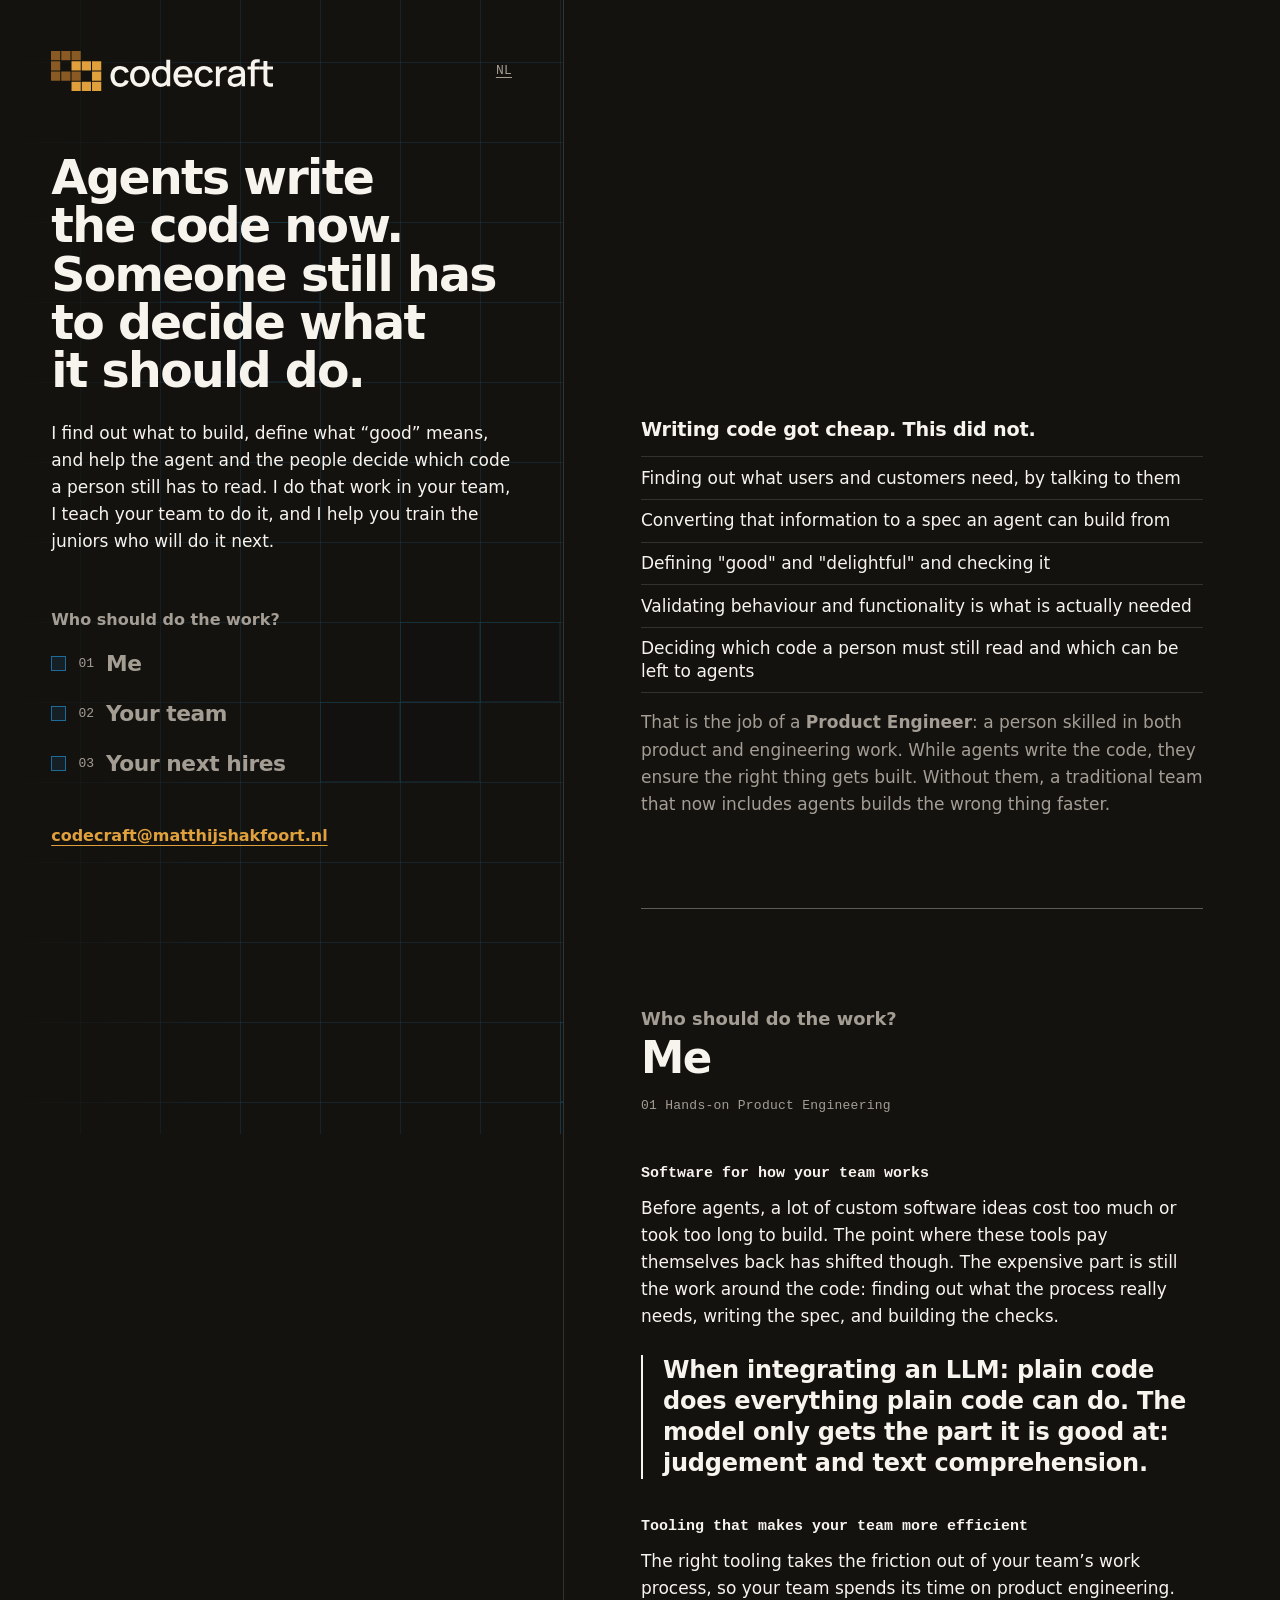
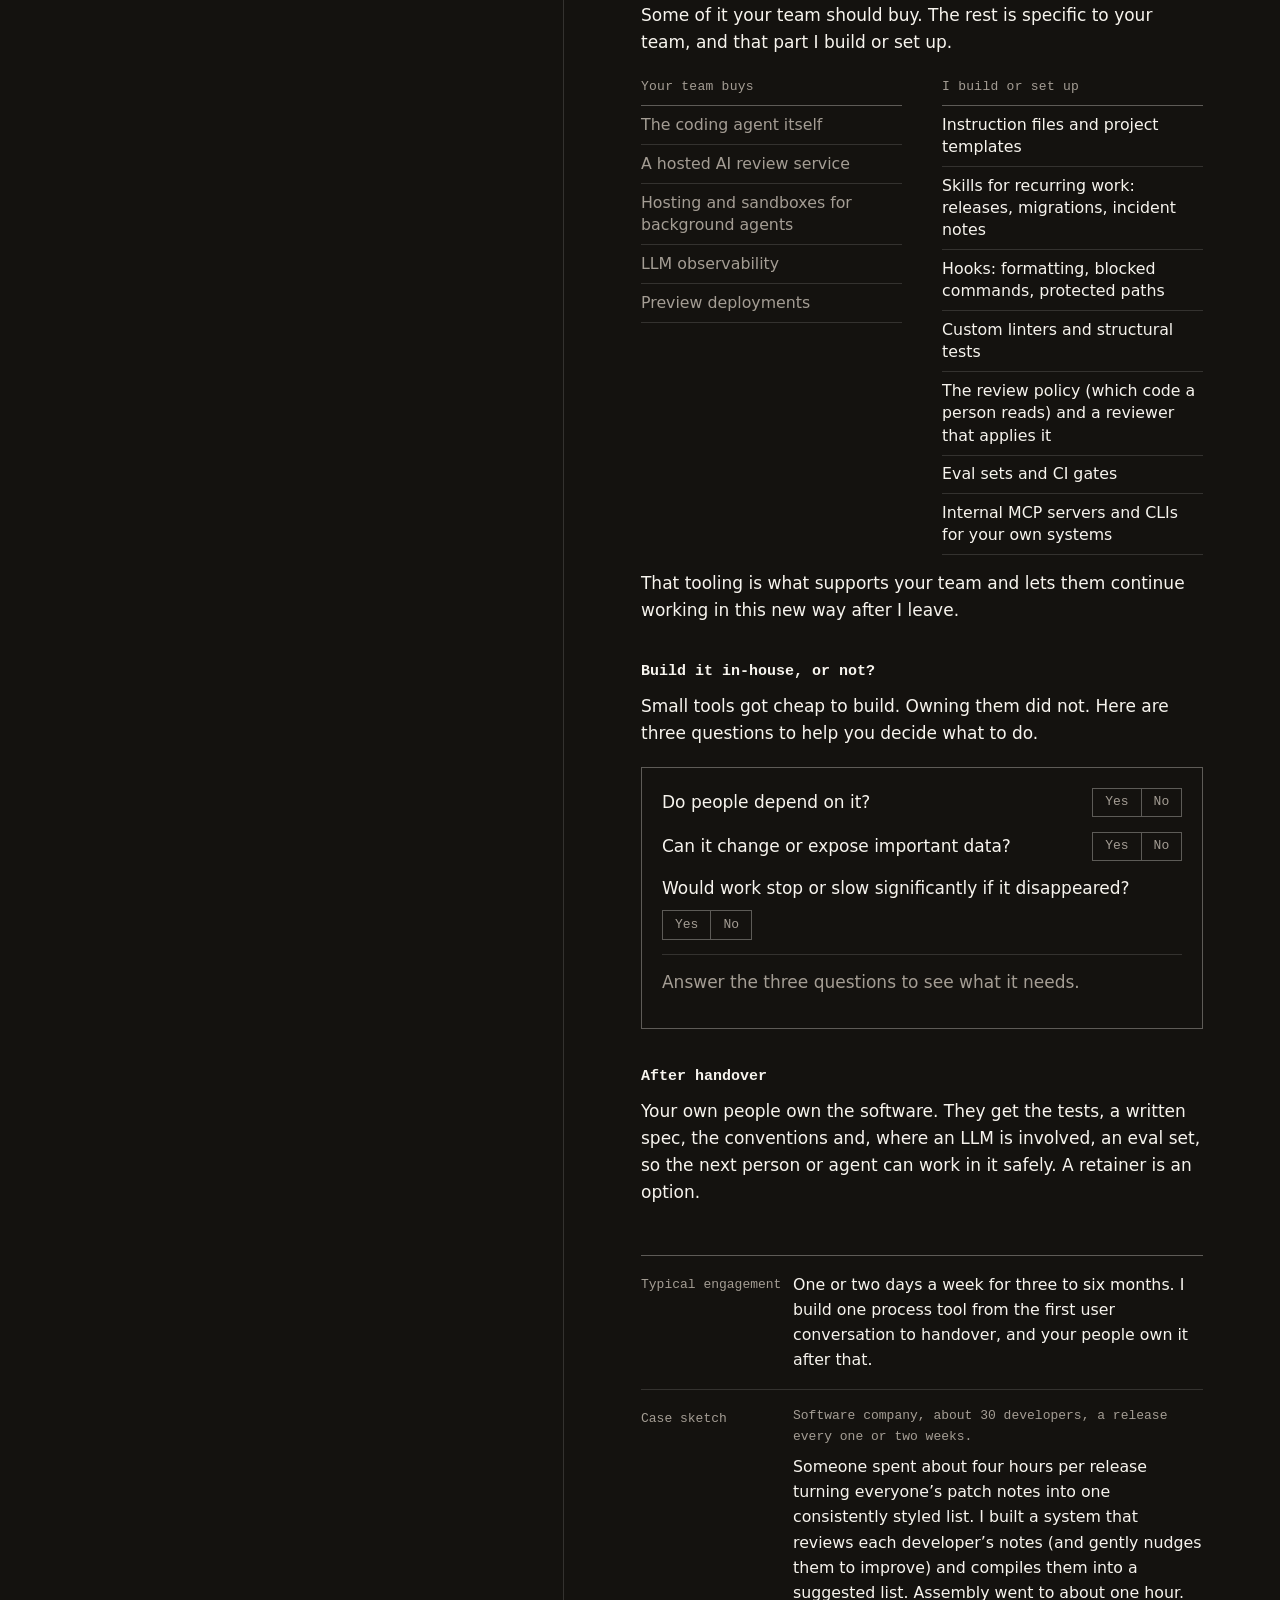
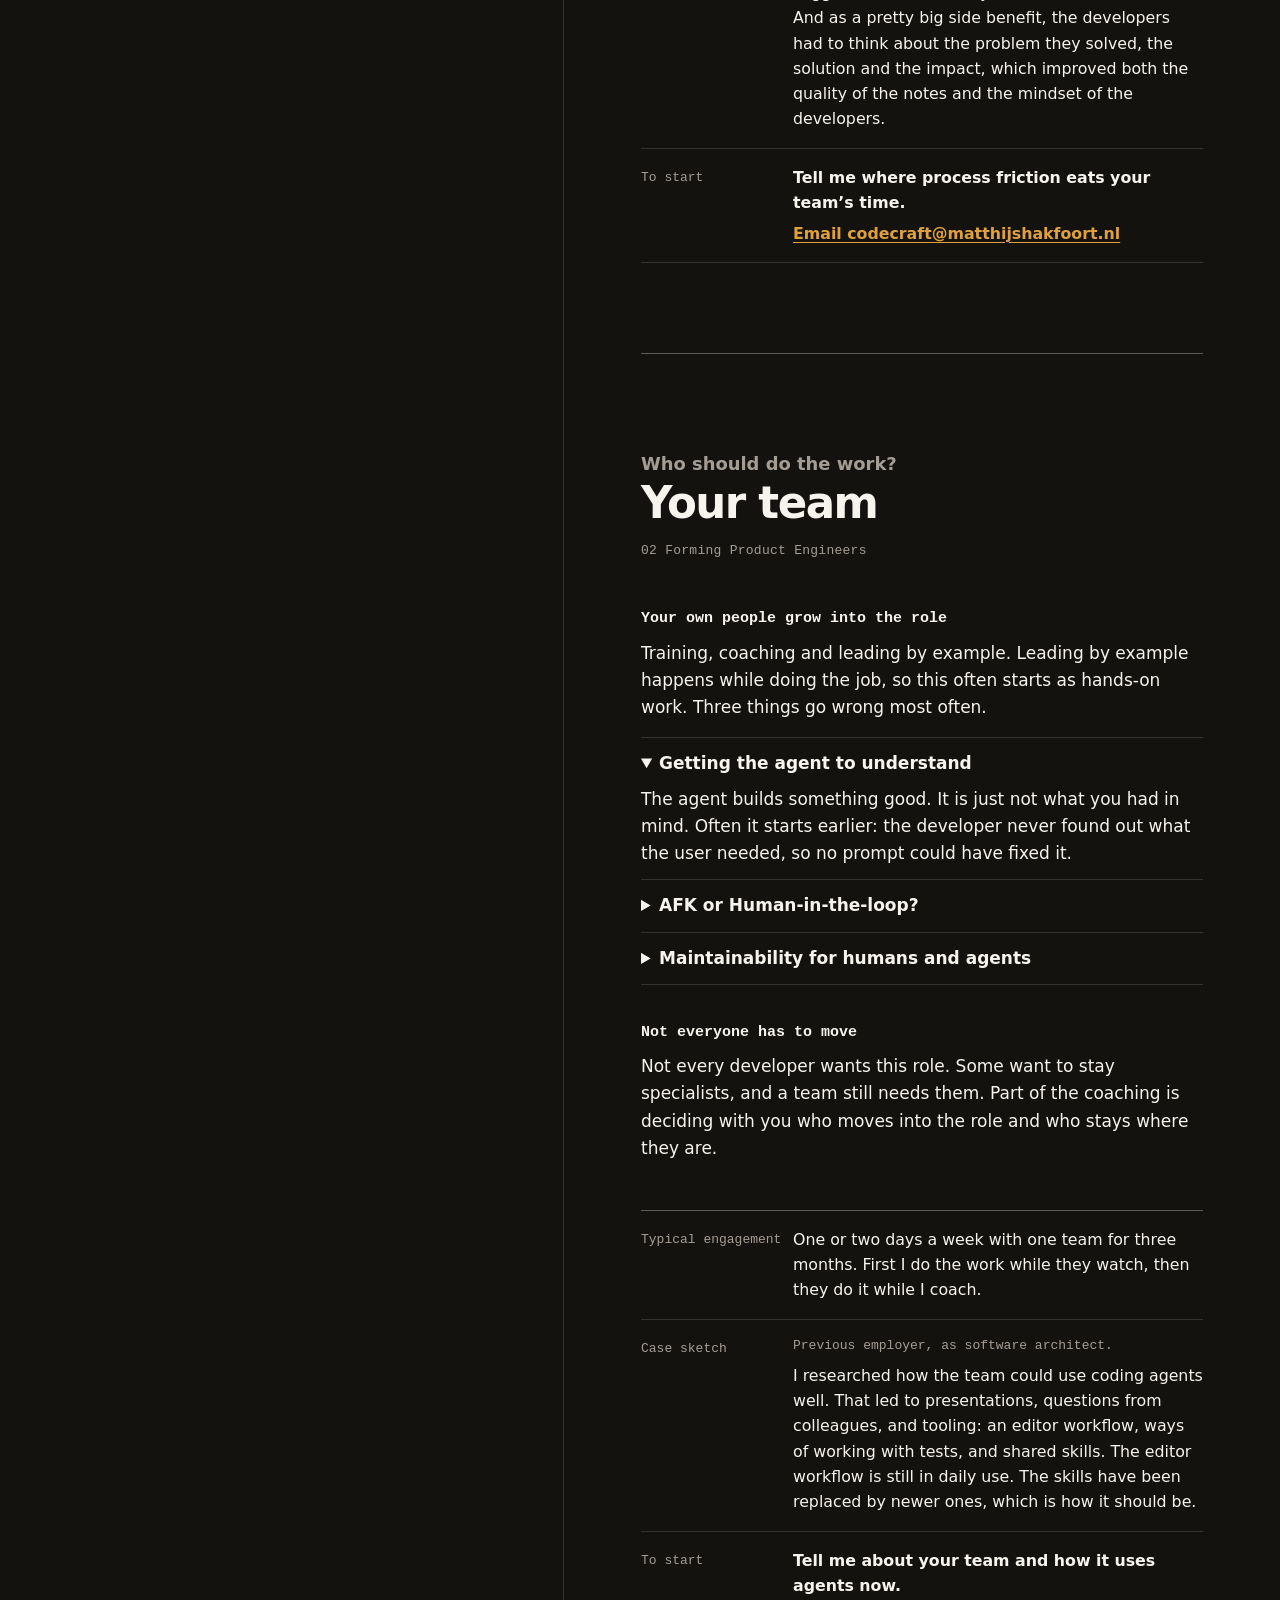
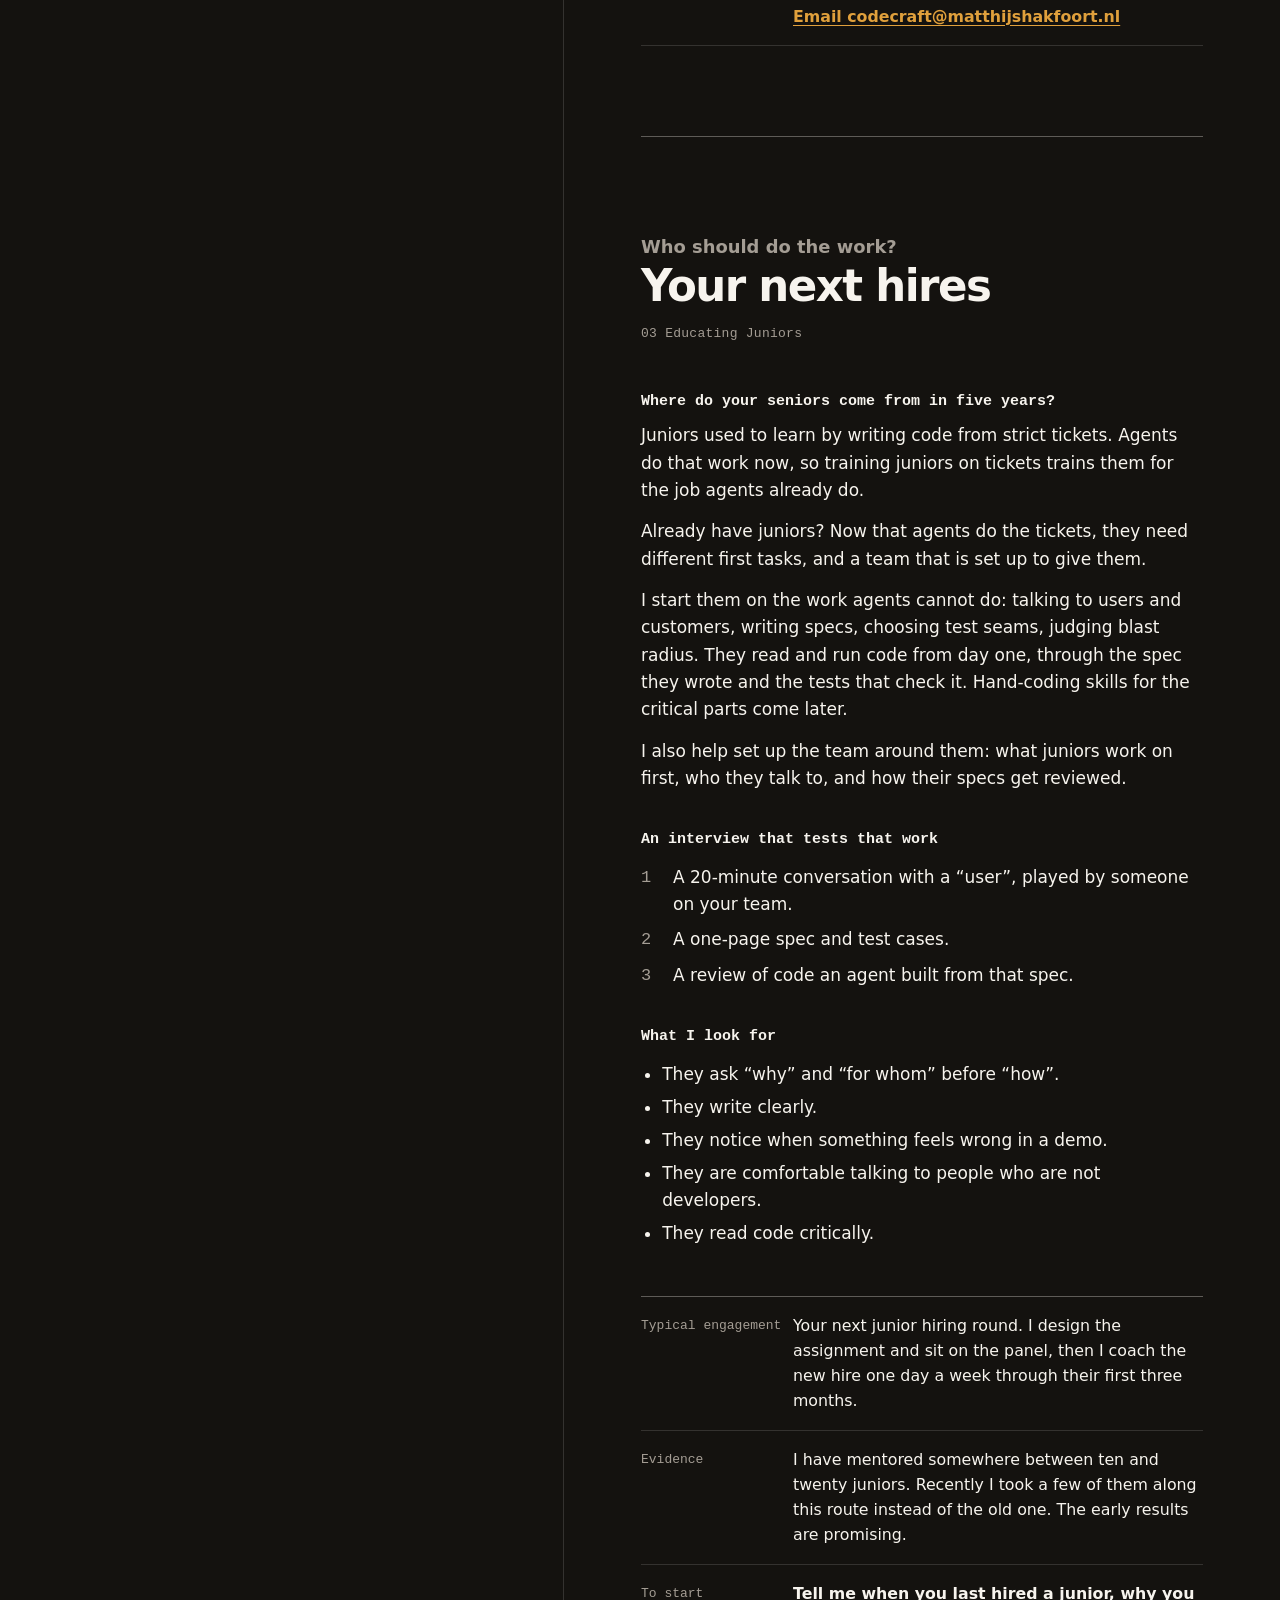
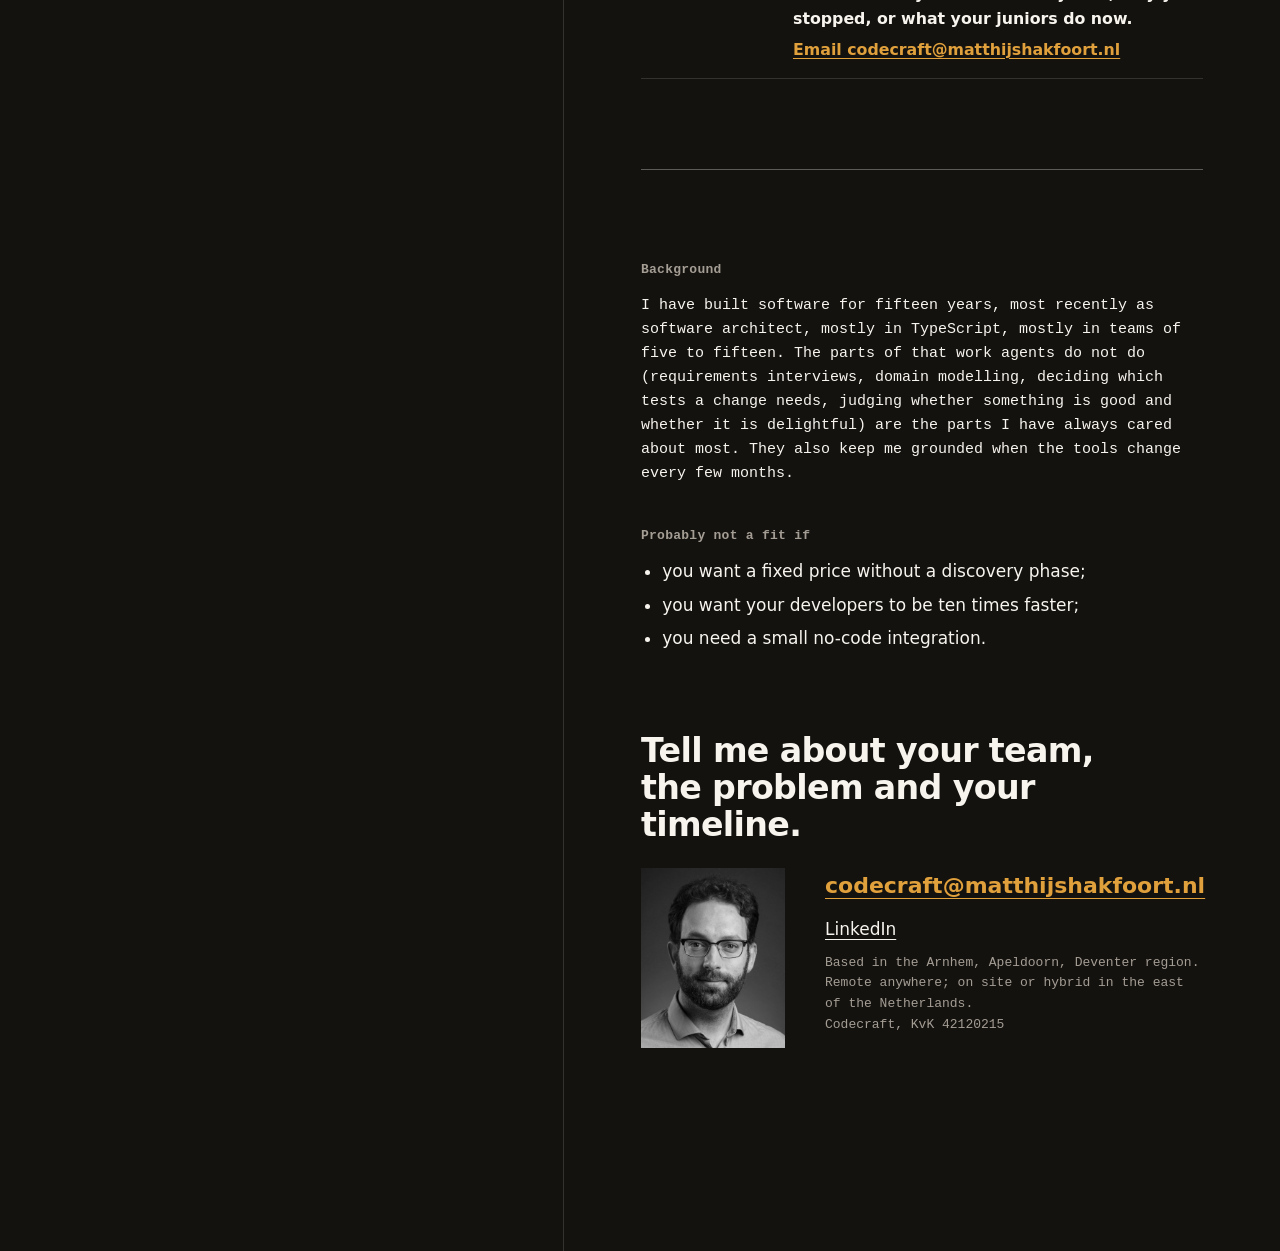
==== commit 83a9871f: "Fix two typos and align the tooling intro with its heading Co-Authored-By: Claude Opus 5.5 <noreply@" ====
--- a/index.html
+++ b/index.html
@@ -212,9 +212,9 @@
 
           <h3>Tooling that makes your team more efficient</h3>
           <p>
-            The tools that let your team spend its time on product engineering
-            while not getting limited by friction in the work process. Some of
-            them your team should buy. The rest is specific to your team, and
+            The right tooling takes the friction out of your team’s work
+            process, so your team spends its time on product engineering. Some
+            of it your team should buy. The rest is specific to your team, and
             that part I build or set up.
           </p>
           <div class="split">
@@ -345,7 +345,7 @@
                 two weeks.</span
               >
               Someone spent about four hours per release turning everyone’s
-              patch notes into one consistantly styledlist. I built a system
+              patch notes into one consistently styled list. I built a system
               that reviews each developer’s notes (and gently nudges them to
               improve) and compiles them into a suggested list. Assembly went to
               about one hour. And as a pretty big side benefit, the developers
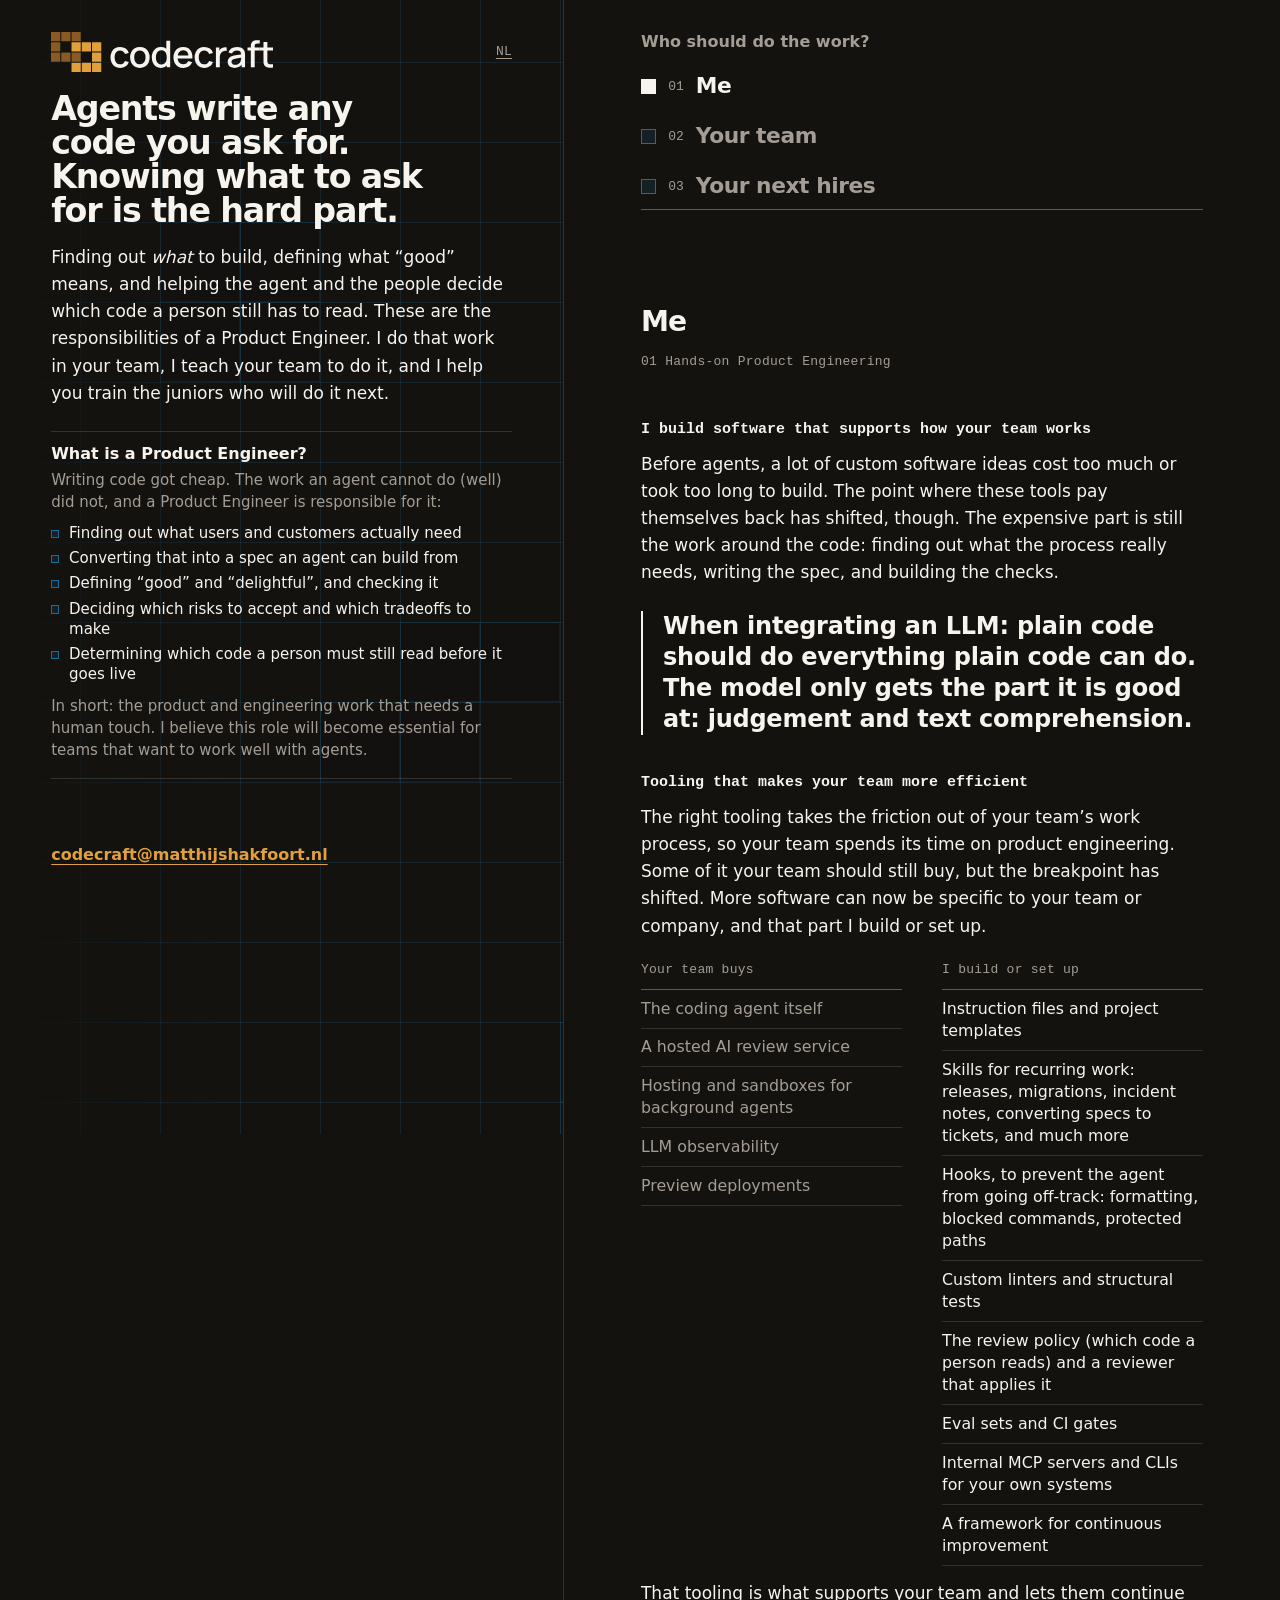
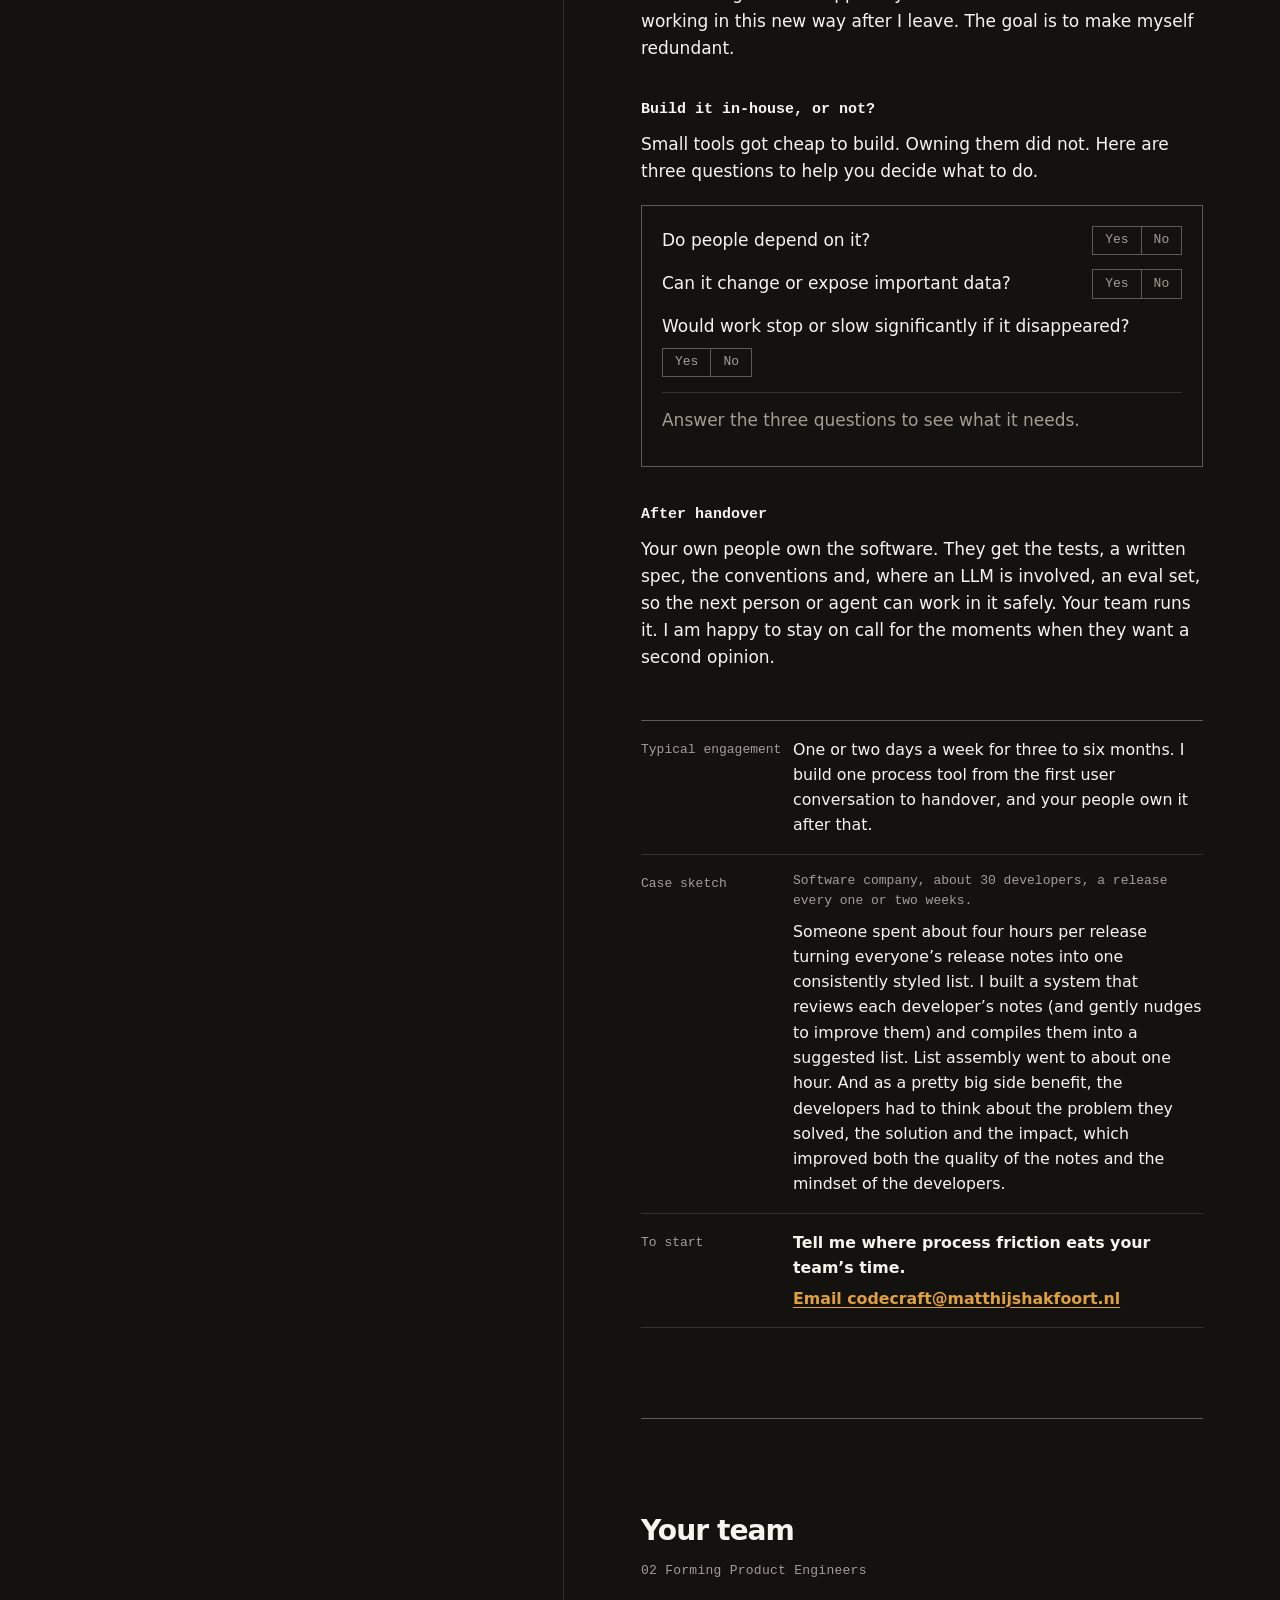
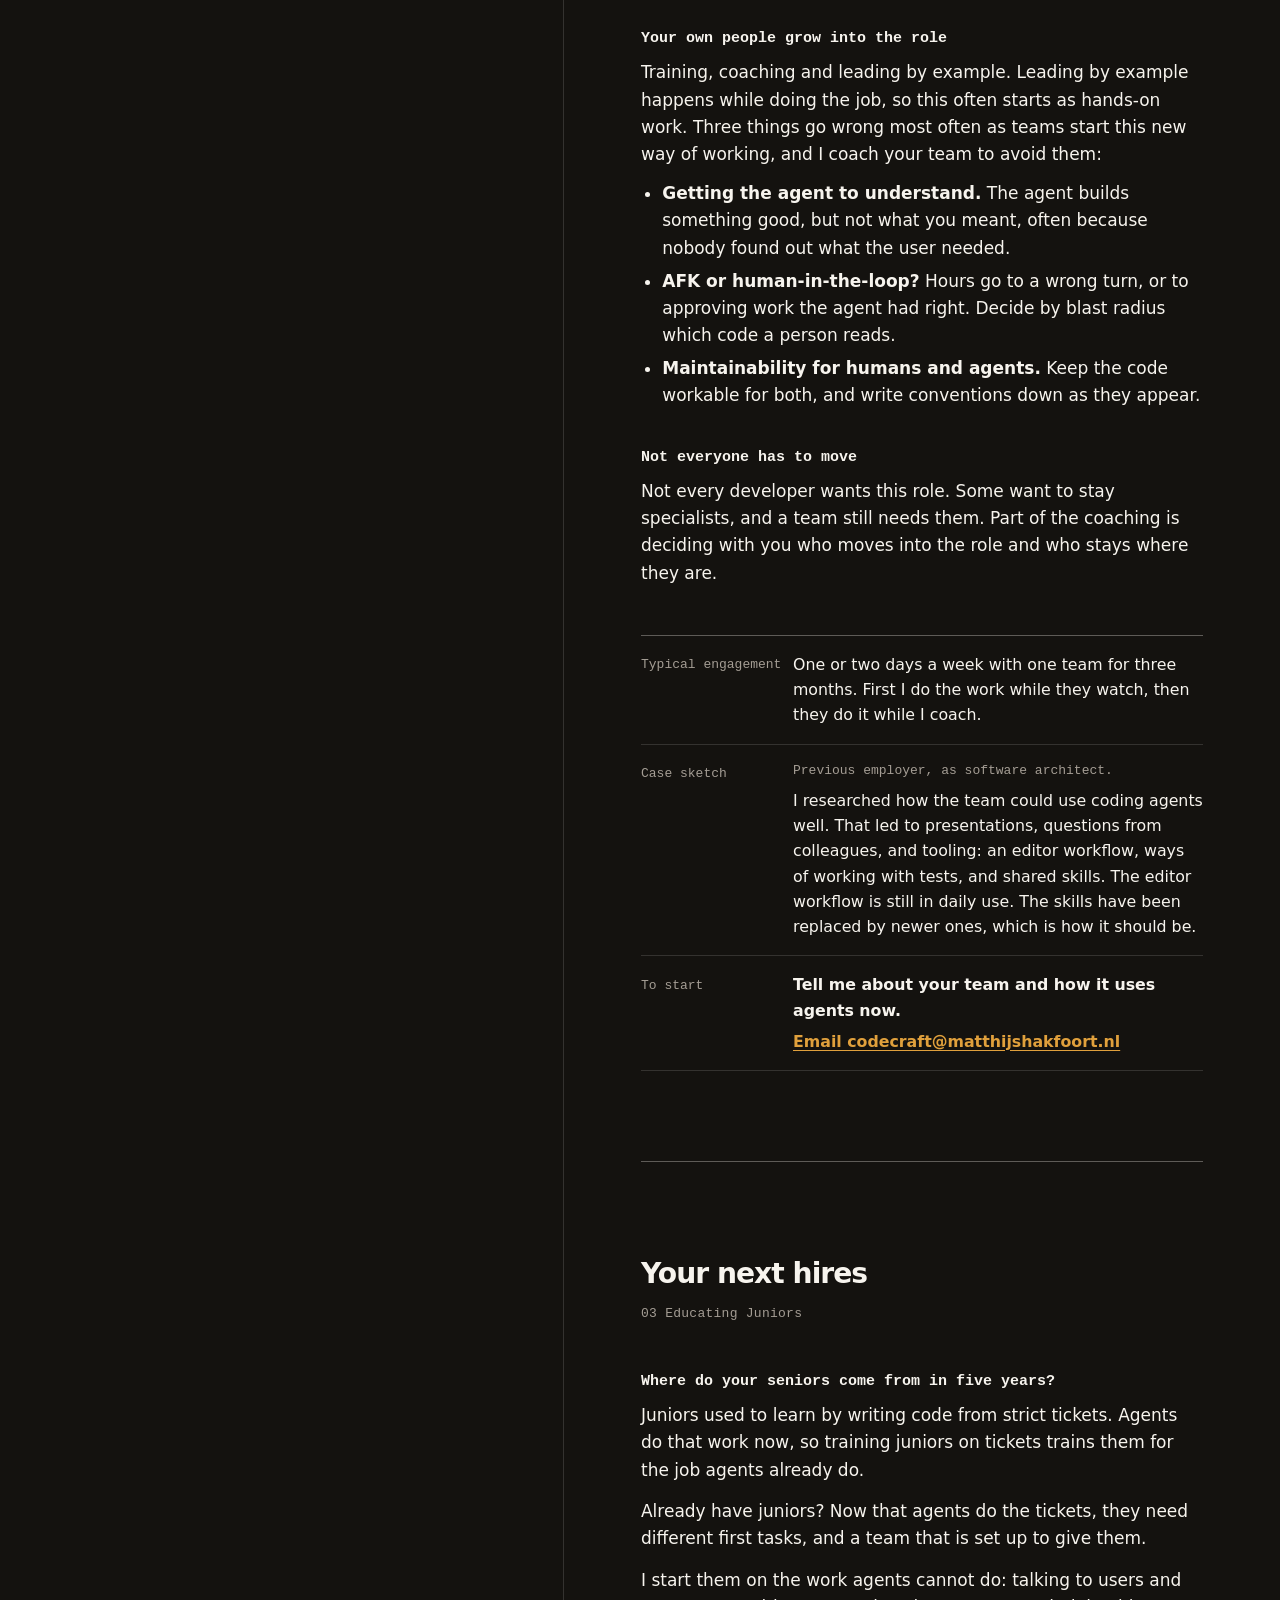
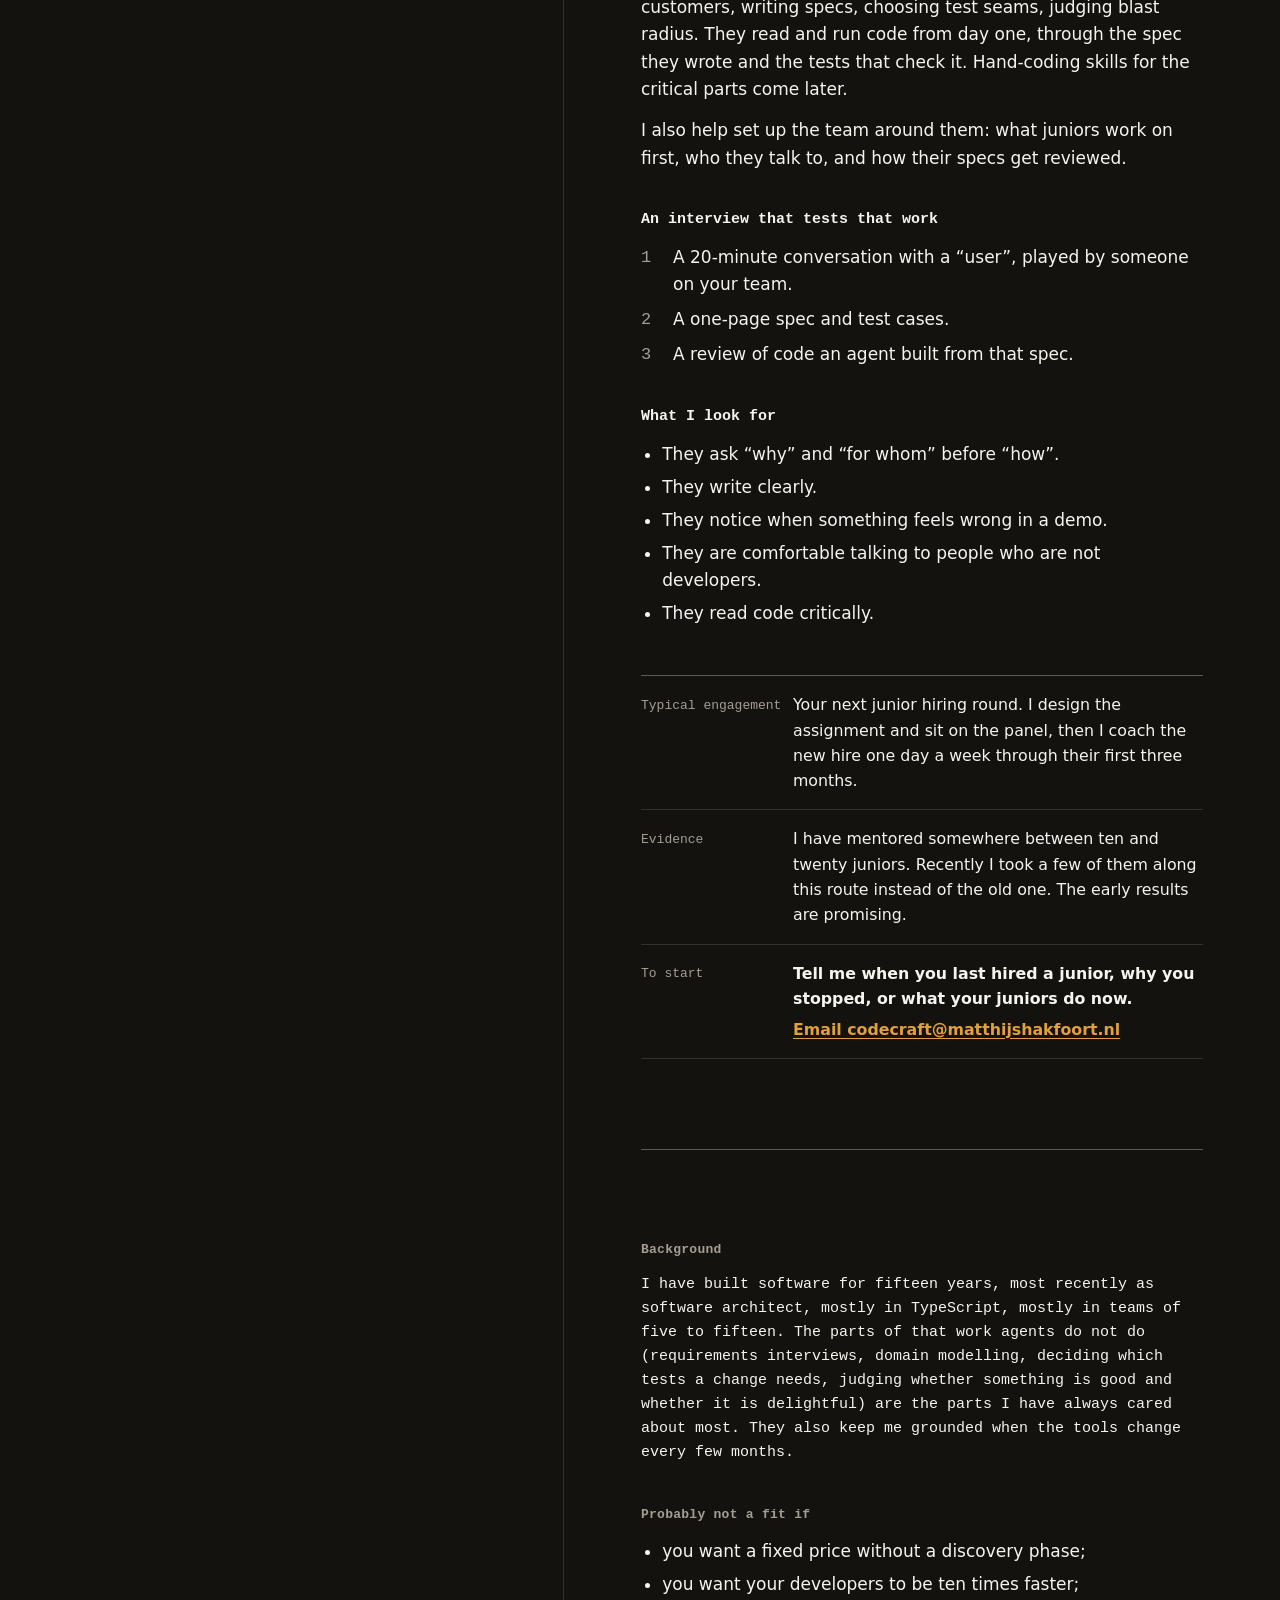
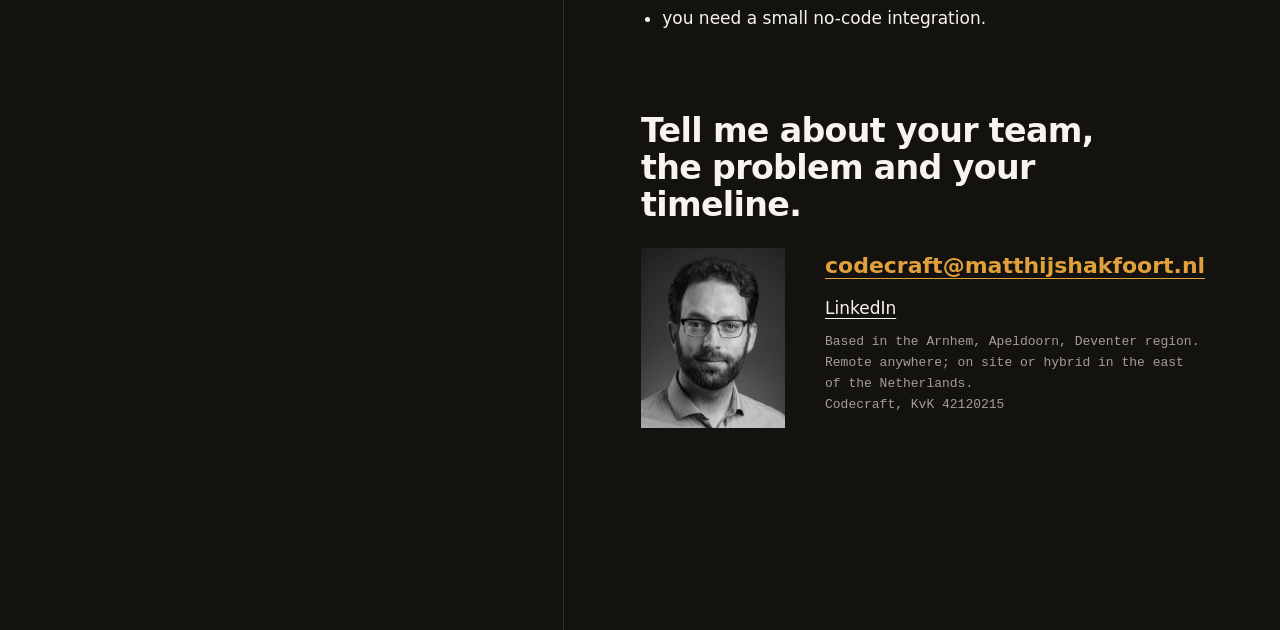
==== commit 274e6010: "WIP: rail definition, pillar list that becomes a bar, copy edits - Move the point of view into a "Wh" ====
--- a/index.html
+++ b/index.html
@@ -18,7 +18,7 @@
       same holds for the ?v= on background.js and site.js at the end of the
       body. Keep all three in step with the Dutch page.
     -->
-    <link rel="stylesheet" href="style.css?v=10" />
+    <link rel="stylesheet" href="style.css?v=11" />
     <link rel="icon" href="/logo/codecraft-favicon.svg" type="image/svg+xml" />
     <link rel="alternate" hreflang="en" href="https://matthijshakfoort.nl/" />
     <link
@@ -126,15 +126,47 @@
           >
         </div>
         <h1>
-          Agents write the code now. Someone still has to decide what it should
-          do.
+          Agents write any code you ask for. Knowing what to ask for is the hard
+          part.
         </h1>
         <p class="lead">
-          I find out what to build, define what “good” means, and help the agent
-          and the people decide which code a person still has to read. I do that
-          work in your team, I teach your team to do it, and I help you train
-          the juniors who will do it next.
+          Finding out <em>what</em> to build, defining what “good” means, and
+          helping the agent and the people decide which code a person still has
+          to read. These are the responsibilities of a Product Engineer. I do
+          that work in your team, I teach your team to do it, and I help you
+          train the juniors who will do it next.
         </p>
+        <section class="definition" aria-labelledby="definition-title">
+          <h2 id="definition-title">What is a Product Engineer?</h2>
+          <p class="definition-intro">
+            Writing code got cheap. The work an agent cannot do (well) did not,
+            and a Product Engineer is responsible for it:
+          </p>
+          <ul>
+            <li>Finding out what users and customers actually need</li>
+            <li>Converting that into a spec an agent can build from</li>
+            <li>Defining “good” and “delightful”, and checking it</li>
+            <li>Deciding which risks to accept and which tradeoffs to make</li>
+            <li>Determining which code a person must still read before it goes live</li>
+          </ul>
+          <p class="definition-outro">
+            In short: the product and engineering work that needs a human touch.
+            I believe this role will become essential for teams that want to
+            work well with agents.
+          </p>
+        </section>
+        <!--
+          Cloudflare's Email Address Obfuscation rewrites every mailto on the
+          page into a /cdn-cgi/l/email-protection link and injects a script
+          to decode it. That is wanted here, so no email_off wrapper: the
+          trade is that the addresses need JavaScript to resolve.
+        -->
+        <a class="rail-email" href="mailto:codecraft@matthijshakfoort.nl"
+          >codecraft@matthijshakfoort.nl</a
+        >
+      </header>
+
+      <div class="flow">
         <nav class="pillar-nav" aria-labelledby="pillar-nav-title">
           <h2 id="pillar-nav-title">Who should do the work?</h2>
           <a href="#me"
@@ -149,44 +181,6 @@
             next hires</a
           >
         </nav>
-        <!--
-          Cloudflare's Email Address Obfuscation rewrites every mailto on the
-          page into a /cdn-cgi/l/email-protection link and injects a script
-          to decode it. That is wanted here, so no email_off wrapper: the
-          trade is that the addresses need JavaScript to resolve.
-        -->
-        <a class="rail-email" href="mailto:codecraft@matthijshakfoort.nl"
-          >codecraft@matthijshakfoort.nl</a
-        >
-      </header>
-
-      <div class="flow">
-        <section class="pov" aria-labelledby="pov-title">
-          <h2 id="pov-title">Writing code got cheap. This did not.</h2>
-          <ul class="pov-list">
-            <li>
-              Finding out what users and customers need, by talking to them
-            </li>
-            <li>
-              Converting that information to a spec an agent can build from
-            </li>
-            <li>Defining "good" and "delightful" and checking it</li>
-            <li>
-              Validating behaviour and functionality is what is actually needed
-            </li>
-            <li>
-              Deciding which code a person must still read and which can be left
-              to agents
-            </li>
-          </ul>
-          <p>
-            That is the job of a <strong>Product Engineer</strong>: a person
-            skilled in both product and engineering work. While agents write the
-            code, they ensure the right thing gets built. Without them, a
-            traditional team that now includes agents builds the wrong thing
-            faster.
-          </p>
-        </section>
 
         <section class="pillar" id="me" aria-labelledby="me-title">
           <header class="pillar-head">
@@ -196,26 +190,27 @@
             </h2>
             <span class="label">01 Hands-on Product Engineering</span>
           </header>
-          <h3>Software for how your team works</h3>
+          <h3>I build software that supports how your team works</h3>
           <p>
             Before agents, a lot of custom software ideas cost too much or took
             too long to build. The point where these tools pay themselves back
-            has shifted though. The expensive part is still the work around the
+            has shifted, though. The expensive part is still the work around the
             code: finding out what the process really needs, writing the spec,
             and building the checks.
           </p>
           <blockquote>
-            When integrating an LLM: plain code does everything plain code can
-            do. The model only gets the part it is good at: judgement and text
-            comprehension.
+            When integrating an LLM: plain code should do everything plain code
+            can do. The model only gets the part it is good at: judgement and
+            text comprehension.
           </blockquote>
 
           <h3>Tooling that makes your team more efficient</h3>
           <p>
             The right tooling takes the friction out of your team’s work
             process, so your team spends its time on product engineering. Some
-            of it your team should buy. The rest is specific to your team, and
-            that part I build or set up.
+            of it your team should still buy, but the breakpoint has shifted.
+            More software can now be specific to your team or company, and that
+            part I build or set up.
           </p>
           <div class="split">
             <div class="split-buy">
@@ -234,9 +229,12 @@
                 <li>Instruction files and project templates</li>
                 <li>
                   Skills for recurring work: releases, migrations, incident
-                  notes
+                  notes, converting specs to tickets, and much more
                 </li>
-                <li>Hooks: formatting, blocked commands, protected paths</li>
+                <li>
+                  Hooks, to prevent the agent from going off-track: formatting,
+                  blocked commands, protected paths
+                </li>
                 <li>Custom linters and structural tests</li>
                 <li>
                   The review policy (which code a person reads) and a reviewer
@@ -244,12 +242,14 @@
                 </li>
                 <li>Eval sets and CI gates</li>
                 <li>Internal MCP servers and CLIs for your own systems</li>
+                <li>A framework for continuous improvement</li>
               </ul>
             </div>
           </div>
           <p>
             That tooling is what supports your team and lets them continue
-            working in this new way after I leave.
+            working in this new way after I leave. The goal is to make myself
+            redundant.
           </p>
 
           <h3>Build it in-house, or not?</h3>
@@ -272,6 +272,11 @@
                   ></label
                 >
               </div>
+              <p
+                class="outcome"
+                aria-live="polite"
+                data-text-yes="Only a human owner can make the right tradeoffs in the face of bug reports and change requests and keep it working."
+              ></p>
             </fieldset>
             <fieldset>
               <legend>Can it change or expose important data?</legend>
@@ -287,6 +292,11 @@
                   ></label
                 >
               </div>
+              <p
+                class="outcome"
+                aria-live="polite"
+                data-text-yes="This needs to be spec'd well, verified thoroughly, monitored and owned."
+              ></p>
             </fieldset>
             <fieldset>
               <legend>
@@ -304,6 +314,11 @@
                   ></label
                 >
               </div>
+              <p
+                class="outcome"
+                aria-live="polite"
+                data-text-yes="It needs monitoring, and a plan for when it fails."
+              ></p>
             </fieldset>
             <output
               class="verdict"
@@ -327,8 +342,9 @@
           <p>
             Your own people own the software. They get the tests, a written
             spec, the conventions and, where an LLM is involved, an eval set, so
-            the next person or agent can work in it safely. A retainer is an
-            option.
+            the next person or agent can work in it safely. Your team runs it. I
+            am happy to stay on call for the moments when they want a second
+            opinion.
           </p>
 
           <dl class="terms">
@@ -345,13 +361,13 @@
                 two weeks.</span
               >
               Someone spent about four hours per release turning everyone’s
-              patch notes into one consistently styled list. I built a system
-              that reviews each developer’s notes (and gently nudges them to
-              improve) and compiles them into a suggested list. Assembly went to
-              about one hour. And as a pretty big side benefit, the developers
-              had to think about the problem they solved, the solution and the
-              impact, which improved both the quality of the notes and the
-              mindset of the developers.
+              release notes into one consistently styled list. I built a system
+              that reviews each developer’s notes (and gently nudges to improve
+              them) and compiles them into a suggested list. List assembly went
+              to about one hour. And as a pretty big side benefit, the
+              developers had to think about the problem they solved, the
+              solution and the impact, which improved both the quality of the
+              notes and the mindset of the developers.
             </dd>
             <dt>To start</dt>
             <dd class="cta">
@@ -376,33 +392,25 @@
           <p>
             Training, coaching and leading by example. Leading by example
             happens while doing the job, so this often starts as hands-on work.
-            Three things go wrong most often.
-          </p>
-          <details open>
-            <summary>Getting the agent to understand</summary>
-            <p>
-              The agent builds something good. It is just not what you had in
-              mind. Often it starts earlier: the developer never found out what
-              the user needed, so no prompt could have fixed it.
-            </p>
-          </details>
-          <details>
-            <summary>AFK or Human-in-the-loop?</summary>
-            <p>
-              Two hours lost to a wrong turn, or an hour spent approving a task
-              the agent would have done right. And after the run, some teams
-              review every line and drown, while others review nothing. The
-              answer is to decide by blast radius which code a person reads.
-            </p>
-          </details>
-          <details>
-            <summary>Maintainability for humans and agents</summary>
-            <p>
-              Code that both people and agents can keep working in, with
-              conventions written down as they appear, so the next change is
-              easier for whoever makes it.
-            </p>
-          </details>
+            Three things go wrong most often as teams start this new way of
+            working, and I coach your team to avoid them:
+          </p>
+          <ul class="bullets">
+            <li>
+              <strong>Getting the agent to understand.</strong> The agent builds
+              something good, but not what you meant, often because nobody found
+              out what the user needed.
+            </li>
+            <li>
+              <strong>AFK or human-in-the-loop?</strong> Hours go to a wrong
+              turn, or to approving work the agent had right. Decide by blast
+              radius which code a person reads.
+            </li>
+            <li>
+              <strong>Maintainability for humans and agents.</strong> Keep the
+              code workable for both, and write conventions down as they appear.
+            </li>
+          </ul>
 
           <h3>Not everyone has to move</h3>
           <p>
@@ -570,6 +578,6 @@
     </main>
 
     <script src="background.js?v=3"></script>
-    <script src="site.js?v=2"></script>
+    <script src="site.js?v=3"></script>
   </body>
 </html>
--- a/style.css
+++ b/style.css
@@ -141,10 +141,19 @@
   }
 }
 
-/* The page is a rail and a flow. The rail holds the claim and the three
-   pillars and stays in view; the document scrolls beside it. The Tetris
-   grid only shows through the rail: the flow column is solid paper. */
+/* The page is a rail and a flow. The rail holds the claim and the
+   definition and stays in view; the document scrolls beside it, under
+   the pillar bar. The Tetris grid only shows through the rail: the flow
+   column is solid paper. */
 main {
+  /* The height of the sticky pillar bar, for the jump offset. */
+  --bar-height: 4.1rem;
+  /* The rail's spacing above the claim. The flow uses the first one too,
+     so the pillar list starts level with the logo. */
+  --rail-pad: clamp(1.5rem, 4vw, 3.5rem);
+  --rail-pad-block: var(--rail-pad);
+  --logo-height: clamp(1.75rem, 4.5vw, 2.5rem);
+  --claim-gap: clamp(2rem, 7vh, 4.5rem);
   position: relative;
   z-index: 1;
   display: grid;
@@ -187,7 +196,7 @@
   height: 100vh;
   height: 100dvh;
   overflow-y: auto;
-  padding: clamp(1.5rem, 4vw, 3.5rem);
+  padding: var(--rail-pad-block) var(--rail-pad);
   display: flex;
   flex-direction: column;
 }
@@ -206,7 +215,7 @@
 .site-logo {
   display: block;
   flex: none;
-  height: clamp(1.75rem, 4.5vw, 2.5rem);
+  height: var(--logo-height);
   width: auto;
 }
 
@@ -217,8 +226,8 @@
 /* The claim outranks everything else on the page: it gets the size, the
    weight and the top of the page to itself. */
 .rail h1 {
-  margin-top: clamp(2rem, 7vh, 4.5rem);
-  font-size: clamp(2.25rem, 3.7vw, 3.75rem);
+  margin-top: var(--claim-gap);
+  font-size: clamp(2rem, 3.1vw, 3.25rem);
   font-weight: 800;
   line-height: 1.02;
   letter-spacing: -0.035em;
@@ -231,35 +240,46 @@
   font-size: clamp(1.0625rem, 1.3vw, 1.1875rem);
 }
 
-/* The pillar question and its three answers. The cell is one Tetris
-   square; it fills in for the pillar that is in view. In the rail the
-   cell, the number and the answer share one centre line; line-height 1
-   keeps each box close to its glyphs, so centring the boxes centres the
-   glyphs. */
+/* The pillar question and its three answers, as a bar along the top of
+   the flow: the question on a small line of its own, the three answers
+   in a row under it. The cell is one Tetris square; it fills in for the
+   pillar that is in view. The bar reaches over the flow's side padding
+   to its edges. */
 .pillar-nav {
-  margin-top: clamp(2rem, 6vh, 3.5rem);
+  position: sticky;
+  z-index: 2;
+  top: 0;
+  margin-inline: calc(-1 * var(--flow-pad-x));
+  padding: 0.5rem var(--flow-pad-x) 0.3rem;
   display: grid;
-  gap: 0.25rem;
+  grid-template-columns: repeat(3, max-content);
+  column-gap: 1.25rem;
+  overflow-x: auto;
+  background: var(--paper);
+  border-bottom: 1px solid var(--rule);
 }
 
 .pillar-nav h2 {
-  margin-bottom: 0.4rem;
-  font-size: 1rem;
+  grid-column: 1 / -1;
+  margin-bottom: 0.1rem;
+  font-size: 0.8125rem;
   font-weight: 600;
   line-height: 1.3;
   color: var(--ink-muted);
 }
 
+/* The row aligns on the baseline: the cell has no text, so it sits on
+   that line and its 0.7em height reaches about cap height. */
 .pillar-nav a {
   display: flex;
-  align-items: center;
-  gap: 0.75rem;
-  line-height: 1;
-  /* The 0.3em gives back the leading that line-height 1 takes away. */
-  padding-block: calc(0.35rem + 0.3em);
-  font-size: clamp(1.125rem, 1.7vw, 1.4rem);
+  align-items: baseline;
+  gap: 0.5rem;
+  padding-block: 0.2rem;
+  font-size: 1rem;
   font-weight: 800;
+  line-height: 1.6;
   letter-spacing: -0.02em;
+  white-space: nowrap;
   color: var(--ink-muted);
   text-decoration: none;
 }
@@ -288,6 +308,60 @@
   border-color: var(--ink);
 }
 
+/* What a Product Engineer is: the one term the pillars use without
+   explaining it. It sits in the rail under the lead, so a reader who
+   jumps to one pillar still has it on screen. Short windows get a compact
+   form, further down. */
+.definition {
+  margin-top: clamp(2rem, 6vh, 3.5rem);
+  max-width: 30rem;
+  padding-block: 0.75rem 1rem;
+  border-block: 1px solid var(--rule);
+  font-size: 0.9375rem;
+  line-height: 1.45;
+}
+
+.definition h2 {
+  font-size: 1rem;
+  font-weight: 700;
+  line-height: 1.3;
+}
+
+.definition p {
+  margin-top: 0.35rem;
+  color: var(--ink-muted);
+}
+
+/* The tasks, each on a Tetris cell like the pillar answers. The empty
+   cell sits on the baseline of the first line. */
+.definition ul {
+  list-style: none;
+  padding: 0;
+  margin-top: 0.6rem;
+  display: grid;
+  gap: 0.3rem;
+}
+
+.definition li {
+  display: flex;
+  align-items: baseline;
+  gap: 0.6rem;
+  line-height: 1.35;
+}
+
+.definition li::before {
+  content: "";
+  flex: none;
+  width: 0.55em;
+  height: 0.55em;
+  border: 1px solid var(--nav-cell-line);
+  background: var(--nav-cell-fill);
+}
+
+.definition .definition-outro {
+  margin-top: 0.75rem;
+}
+
 .rail-email {
   margin-top: auto;
   padding-top: 2rem;
@@ -296,9 +370,10 @@
 /* ───────────────────────────── Flow ───────────────────────────── */
 
 .flow {
+  --flow-pad-x: clamp(2rem, 6vw, 6rem);
   background: var(--paper);
   border-left: 1px solid var(--rule);
-  padding: clamp(2rem, 6vw, 6rem);
+  padding: 0 var(--flow-pad-x) var(--flow-pad-x);
   font-size: 1.0625rem;
 }
 
@@ -308,47 +383,16 @@
 
 .flow p {
   margin-top: 0.85em;
-}
-
-/* Point of view: starts lower and smaller than the claim, level with the
-   lead, so the rail reads first. */
-.pov {
-  padding-top: clamp(8rem, 38vh, 22rem);
-  padding-bottom: clamp(3rem, 10vh, 6rem);
-}
-
-.pov h2 {
-  font-size: clamp(1.125rem, 1.5vw, 1.375rem);
-  font-weight: 700;
-  line-height: 1.12;
-  letter-spacing: -0.01em;
-}
-
-.pov-list {
-  list-style: none;
-  padding: 0;
-  margin-block: 1rem;
-}
-
-.pov-list li {
-  line-height: 1.35;
-  padding-block: 0.55em;
-  border-top: 1px solid var(--rule);
-}
-
-.pov-list li:last-child {
-  border-bottom: 1px solid var(--rule);
-}
-
-.pov > p {
-  color: var(--ink-muted);
 }
 
 .pillar {
   --pillar-space: clamp(3rem, 10vh, 6rem);
   padding-block: var(--pillar-space);
   border-top: 1px solid var(--rule-strong);
-  scroll-margin-top: 1rem;
+  /* A jump from the bar lands the pillar's answer 1.25rem under the bar,
+     whatever the padding above it; the negative part cancels that
+     padding. */
+  scroll-margin-top: calc(var(--bar-height) + 1.25rem - var(--pillar-space));
 }
 
 .pillar-head {
@@ -359,22 +403,22 @@
    text on the page and each answer still reads as a section head. */
 .pillar-head h2 {
   margin-top: 0.5rem;
-  font-size: clamp(2rem, 3.4vw, 3.25rem);
+  font-size: clamp(1.75rem, 2.7vw, 2.75rem);
   font-weight: 800;
   line-height: 1;
   letter-spacing: -0.035em;
 }
 
-/* The question sits over each answer, small and quiet, so the answer
-   keeps the size and the pair still reads as one heading. */
+/* The bar asks the question right above each answer, so the pillar
+   heading drops it from view. Screen readers still hear it. */
 .pillar-question {
-  display: block;
-  margin-bottom: 0.4rem;
-  font-size: clamp(1rem, 1.4vw, 1.25rem);
-  font-weight: 600;
-  line-height: 1.3;
-  letter-spacing: 0;
-  color: var(--ink-muted);
+  position: absolute;
+  width: 1px;
+  height: 1px;
+  margin: 0;
+  overflow: hidden;
+  clip-path: inset(50%);
+  white-space: nowrap;
 }
 
 .pillar-answer {
@@ -523,6 +567,19 @@
 .yes-no input:checked + span {
   background: var(--ink);
   color: var(--paper);
+}
+
+/* The outcome of a "yes", on its own line under the question. */
+.check .outcome {
+  flex-basis: 100%;
+  /* Sit close to its own question, and away from the next one. */
+  margin-block: -0.15rem 0.4rem;
+  font-size: 0.9375rem;
+  color: var(--ink-muted);
+}
+
+.check .outcome:empty {
+  display: none;
 }
 
 .verdict {
@@ -677,11 +734,76 @@
   }
 }
 
-/* Short desktop windows: tighten the rail so its email stays in view. */
-@media (min-width: 60.01rem) and (max-height: 50rem) {
+/* On wide screens the pillar nav opens the flow as a list, level with
+   the logo. site.js sets data-stuck once the list starts to leave the top
+   of the viewport; the nav is then the bar above. Without the script the
+   list stays a list. The cell, the number and the answer share
+   one centre line; line-height 1 keeps each box close to its glyphs, so
+   centring the boxes centres the glyphs. */
+@media (min-width: 60.01rem) {
+  .flow {
+    padding-top: var(--rail-pad-block);
+  }
+
+  /* The bar fits the flow here, and the glide between list and bar needs
+     the items to show outside the bar's box. The nav moves when it
+     sticks, so the browser must not anchor the scroll position to it. */
+  .pillar-nav {
+    overflow: visible;
+    overflow-anchor: none;
+  }
+
+  .pillar-nav h2,
+  .pillar-nav a {
+    transform-origin: 0 0;
+  }
+
+  /* The stuck bar has a set height, and the section under it takes the
+     rest of the list's height (--list-height, from site.js), so nothing
+     under the nav moves when it switches. */
+  .pillar-nav[data-stuck] {
+    height: var(--bar-height);
+  }
+
+  .pillar-nav[data-stuck] + * {
+    margin-top: calc(var(--list-height) - var(--bar-height));
+  }
+
+  .pillar-nav:not([data-stuck]) {
+    position: static;
+    margin: 0;
+    padding: 0;
+    grid-template-columns: none;
+    row-gap: 0.25rem;
+    background: none;
+    border: 0;
+  }
+
+  .pillar-nav:not([data-stuck]) h2 {
+    margin-bottom: 0.4rem;
+    font-size: 1rem;
+  }
+
+  .pillar-nav:not([data-stuck]) a {
+    align-items: center;
+    gap: 0.75rem;
+    line-height: 1;
+    /* The 0.3em gives back the leading that line-height 1 takes away. */
+    padding-block: calc(0.35rem + 0.3em);
+    font-size: clamp(1.125rem, 1.7vw, 1.4rem);
+  }
+}
+
+/* Short desktop windows: tighten the rail so the definition and the email
+   stay in view. */
+@media (min-width: 60.01rem) and (max-height: 56.25rem) {
+  main {
+    --rail-pad-block: 2rem;
+    --claim-gap: 1.25rem;
+  }
+
   .rail h1 {
-    margin-top: 1.75rem;
-    font-size: clamp(2rem, 3.2vw, 3rem);
+    font-size: clamp(1.75rem, 2.6vw, 2.5rem);
   }
 
   .lead {
@@ -689,15 +811,11 @@
   }
 
   .pillar-head h2 {
-    font-size: clamp(2rem, 2.9vw, 2.75rem);
-  }
-
-  .pillar-nav {
+    font-size: clamp(1.5rem, 2.2vw, 2.125rem);
+  }
+
+  .definition {
     margin-top: 1.5rem;
-  }
-
-  .pillar-nav a {
-    padding-block: calc(0.2rem + 0.3em);
   }
 
   .rail-email {
@@ -705,12 +823,37 @@
   }
 }
 
-/* On narrow screens the rail dissolves into the page and only the pillar
-   nav stays, as a bar along the top. */
+/* The compact definition: the question and the tasks only, smaller and
+   tighter, for desktop windows where the full form would make the rail
+   scroll. Narrow rails wrap more lines, so they switch at a greater
+   height. */
+@media (min-width: 60.01rem) and (max-height: 49rem),
+  (min-width: 60.01rem) and (max-width: 75rem) and (max-height: 56.25rem) {
+  .definition {
+    padding-block: 0.6rem 0.75rem;
+    font-size: 0.875rem;
+    line-height: 1.4;
+  }
+
+  .definition .definition-intro,
+  .definition .definition-outro {
+    display: none;
+  }
+
+  .definition ul {
+    margin-top: 0.4rem;
+    gap: 0.15rem;
+  }
+
+  .definition li {
+    line-height: 1.3;
+  }
+}
+
+/* On narrow screens the rail dissolves into the page, above the pillar
+   bar. */
 @media (max-width: 60rem) {
-  /* The height of the sticky pillar bar, for the jump offset below. */
   main {
-    --bar-height: 4.1rem;
     display: block;
   }
 
@@ -720,7 +863,8 @@
 
   .rail-top,
   .rail h1,
-  .lead {
+  .lead,
+  .definition {
     margin-inline: var(--gutter);
   }
 
@@ -728,80 +872,42 @@
     padding-top: 2rem;
   }
 
+  /* No rail height to fit here, so the claim and the answers keep a
+     larger size. */
   .rail h1 {
     margin-top: 2.5rem;
-  }
-
-  /* The question on a small line of its own, the three answers in a row
-     under it. */
+    font-size: 2.25rem;
+  }
+
+  .pillar-head h2 {
+    font-size: 2rem;
+  }
+
   .pillar-nav {
-    position: sticky;
-    z-index: 2;
-    top: 0;
     margin-top: 2rem;
-    padding: 0.5rem var(--gutter) 0.3rem;
-    display: grid;
-    grid-template-columns: repeat(3, max-content);
-    column-gap: 1.25rem;
-    row-gap: 0;
-    overflow-x: auto;
-    background: var(--paper);
-    border-block: 1px solid var(--rule);
-  }
-
-  .pillar-nav h2 {
-    grid-column: 1 / -1;
-    margin-bottom: 0.1rem;
-    font-size: 0.8125rem;
+    border-top: 1px solid var(--rule);
   }
 
   .rail-email {
     display: none;
   }
 
-  /* In the bar the row aligns on the baseline: the cell has no text, so
-     it sits on that line and its 0.7em height reaches about cap height. */
-  .pillar-nav a {
-    align-items: baseline;
-    font-size: 1rem;
-    line-height: 1.6;
-    white-space: nowrap;
-    gap: 0.5rem;
-    padding-block: 0.2rem;
+  /* The bar under it carries the rule. */
+  .definition {
+    border-bottom: 0;
   }
 
   .flow {
+    --flow-pad-x: var(--gutter);
     border-left: 0;
-    padding: 0 var(--gutter);
-  }
-
-  .pov {
-    padding-top: 2.5rem;
+    padding-bottom: 0;
   }
 
   /* No rules between sections here: the bar already carries one, and
-     the spacing separates the sections. A jump from the bar lands the
-     pillar's question 1.25rem under the bar, whatever the padding above
-     it; the negative part cancels that padding. */
+     the spacing separates the sections. */
   .pillar,
   .closing {
     border-top: 0;
-  }
-
-  .pillar {
-    scroll-margin-top: calc(var(--bar-height) + 1.25rem - var(--pillar-space));
-  }
-
-  /* The bar already asks the question, right above each answer, so the
-     pillar heading drops it from view. Screen readers still hear it. */
-  .pillar-question {
-    position: absolute;
-    width: 1px;
-    height: 1px;
-    margin: 0;
-    overflow: hidden;
-    clip-path: inset(50%);
-    white-space: nowrap;
   }
 
   .terms {
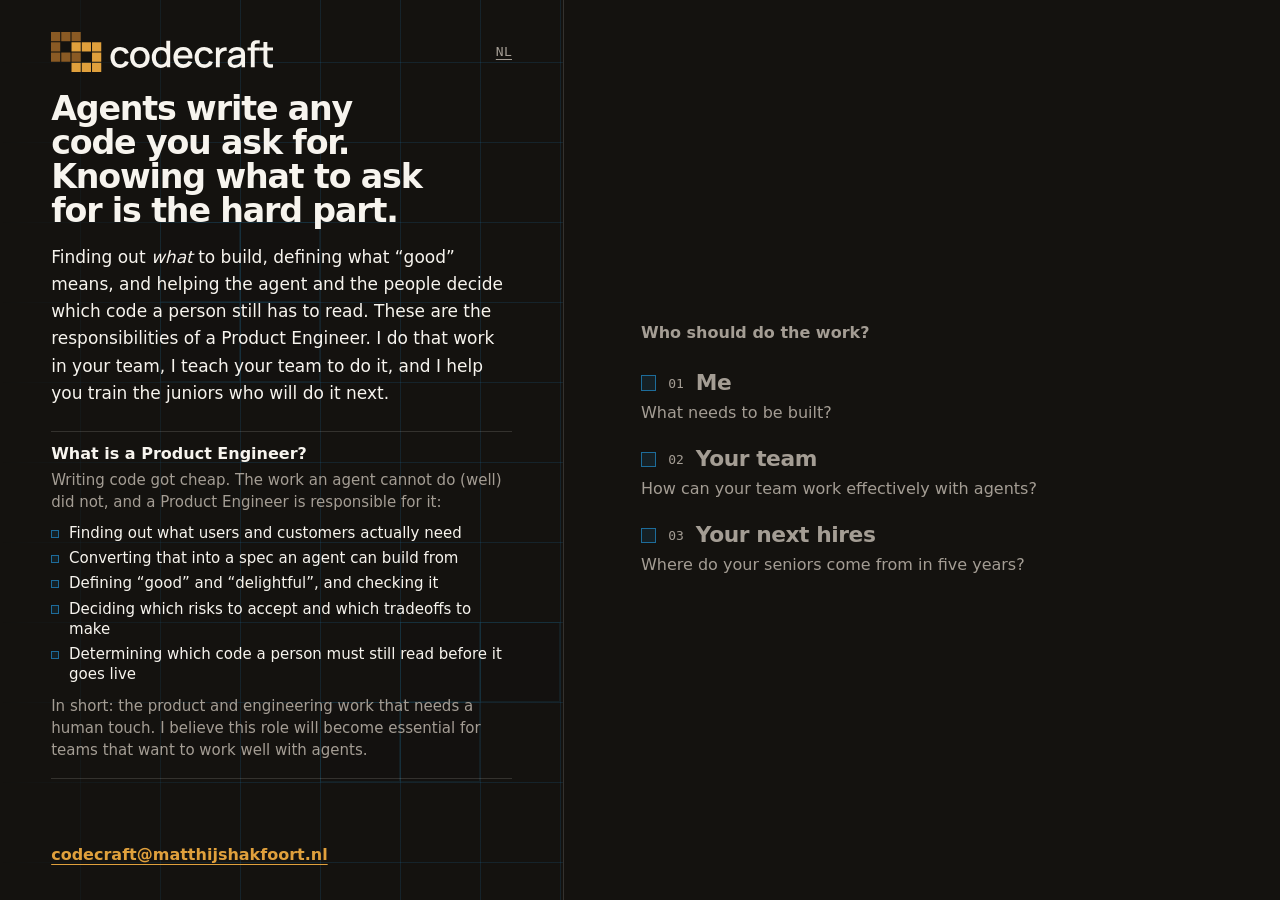
==== commit a82704aa: "WIP: open the flow as an index, and a loop for pillar 02 - On wide screens the flow opens as an inde" ====
--- a/index.html
+++ b/index.html
@@ -18,7 +18,7 @@
       same holds for the ?v= on background.js and site.js at the end of the
       body. Keep all three in step with the Dutch page.
     -->
-    <link rel="stylesheet" href="style.css?v=11" />
+    <link rel="stylesheet" href="style.css?v=12" />
     <link rel="icon" href="/logo/codecraft-favicon.svg" type="image/svg+xml" />
     <link rel="alternate" hreflang="en" href="https://matthijshakfoort.nl/" />
     <link
@@ -49,6 +49,19 @@
           location.replace("/nl/");
         }
       })();
+    </script>
+    <script>
+      // On wide screens the flow opens as an index: the pillar nav alone,
+      // with a line under each answer, and the pillars wait until the
+      // visitor picks one. Set here, before the first paint, so the
+      // pillars do not flash in; site.js opens the index. A link to a part
+      // of the page skips it, and without script there is no index.
+      if (
+        !location.hash &&
+        window.matchMedia("(min-width: 60.01rem)").matches
+      ) {
+        document.documentElement.setAttribute("data-index", "");
+      }
     </script>
   </head>
   <body>
@@ -147,7 +160,10 @@
             <li>Converting that into a spec an agent can build from</li>
             <li>Defining “good” and “delightful”, and checking it</li>
             <li>Deciding which risks to accept and which tradeoffs to make</li>
-            <li>Determining which code a person must still read before it goes live</li>
+            <li>
+              Determining which code a person must still read before it goes
+              live
+            </li>
           </ul>
           <p class="definition-outro">
             In short: the product and engineering work that needs a human touch.
@@ -170,15 +186,22 @@
         <nav class="pillar-nav" aria-labelledby="pillar-nav-title">
           <h2 id="pillar-nav-title">Who should do the work?</h2>
           <a href="#me"
-            ><span class="nav-cell"></span><span class="label">01</span> Me</a
+            ><span class="nav-cell"></span><span class="label">01</span> Me<span
+              class="teaser"
+              >What needs to be built?</span
+            ></a
           >
           <a href="#team"
             ><span class="nav-cell"></span><span class="label">02</span> Your
-            team</a
+            team<span class="teaser"
+              >How can your team work effectively with agents?</span
+            ></a
           >
           <a href="#hires"
             ><span class="nav-cell"></span><span class="label">03</span> Your
-            next hires</a
+            next hires<span class="teaser"
+              >Where do your seniors come from in five years?</span
+            ></a
           >
         </nav>
 
@@ -392,32 +415,42 @@
           <p>
             Training, coaching and leading by example. Leading by example
             happens while doing the job, so this often starts as hands-on work.
-            Three things go wrong most often as teams start this new way of
-            working, and I coach your team to avoid them:
+            Three things often go wrong as teams start this new way of working,
+            and I coach your team on how to avoid them:
           </p>
           <ul class="bullets">
             <li>
               <strong>Getting the agent to understand.</strong> The agent builds
-              something good, but not what you meant, often because nobody found
-              out what the user needed.
-            </li>
-            <li>
-              <strong>AFK or human-in-the-loop?</strong> Hours go to a wrong
-              turn, or to approving work the agent had right. Decide by blast
-              radius which code a person reads.
-            </li>
-            <li>
-              <strong>Maintainability for humans and agents.</strong> Keep the
-              code workable for both, and write conventions down as they appear.
+              something good, but not what you meant, often because nobody could
+              clearly communicate what the user actually wants to the agent.
+            </li>
+            <li>
+              <strong>AFK agents or human-in-the-loop?</strong> Hours or even
+              days lost to an agent misinterpreting the user's intent, or to
+              babysitting agents that did not need it. Choosing the right level
+              of automation is hard.
+            </li>
+            <li>
+              <strong>Keeping apps maintainable for humans and agents.</strong>
+              The agent builds something that works perfectly, but the human
+              cannot understand it. The human makes manual changes that are then
+              considered gospel by the agent, hobbling future work.
             </li>
           </ul>
 
-          <h3>Not everyone has to move</h3>
-          <p>
-            Not every developer wants this role. Some want to stay specialists,
-            and a team still needs them. Part of the coaching is deciding with
-            you who moves into the role and who stays where they are.
-          </p>
+          <h3>One loop for every change</h3>
+          <ol class="steps">
+            <li>Talk to the user and write the spec the agent builds from.</li>
+            <li>
+              Judge the blast radius: let the agent run alone or stay with it,
+              and choose the code a person reads.
+            </li>
+            <li>
+              Write down each convention the work turned up, for people and
+              agents alike.
+            </li>
+          </ol>
+          <p>I run this loop with your team until it runs without me.</p>
 
           <dl class="terms">
             <dt>Typical engagement</dt>
@@ -430,11 +463,12 @@
               <span class="fine"
                 >Previous employer, as software architect.</span
               >
-              I researched how the team could use coding agents well. That led
-              to presentations, questions from colleagues, and tooling: an
+              I researched how the team could use coding agents well. I gave
+              presentations, wrote standard operating procedures and tooling: an
               editor workflow, ways of working with tests, and shared skills.
               The editor workflow is still in daily use. The skills have been
-              replaced by newer ones, which is how it should be.
+              replaced by updated ones, which is exactly how the loop above is
+              supposed to work.
             </dd>
             <dt>To start</dt>
             <dd class="cta">
@@ -578,6 +612,6 @@
     </main>
 
     <script src="background.js?v=3"></script>
-    <script src="site.js?v=3"></script>
+    <script src="site.js?v=4"></script>
   </body>
 </html>
--- a/style.css
+++ b/style.css
@@ -308,6 +308,11 @@
   border-color: var(--ink);
 }
 
+/* The line under each answer shows only in the index, further down. */
+.teaser {
+  display: none;
+}
+
 /* What a Product Engineer is: the one term the pillars use without
    explaining it. It sits in the rail under the lead, so a reader who
    jumps to one pillar still has it on screen. Short windows get a compact
@@ -792,6 +797,49 @@
     padding-block: calc(0.35rem + 0.3em);
     font-size: clamp(1.125rem, 1.7vw, 1.4rem);
   }
+
+  /* The index: until the visitor picks an answer, the flow holds only
+     the pillar nav, centred, with a line under each answer. The rail
+     keeps the focus. data-index is set in the page head and cleared by
+     site.js. */
+  [data-index] .flow {
+    display: flex;
+    flex-direction: column;
+    justify-content: center;
+    min-height: 100vh;
+    min-height: 100dvh;
+    padding-bottom: var(--rail-pad-block);
+  }
+
+  [data-index] .flow > section {
+    display: none;
+  }
+
+  [data-index] .pillar-nav {
+    row-gap: 1.5rem;
+    max-width: 28rem;
+  }
+
+  [data-index] .pillar-nav h2 {
+    margin-bottom: 0.25rem;
+  }
+
+  [data-index] .pillar-nav a {
+    flex-wrap: wrap;
+    row-gap: 0.5rem;
+    padding-block: 0;
+    white-space: normal;
+  }
+
+  [data-index] .teaser {
+    display: block;
+    flex-basis: 100%;
+    font-size: 1rem;
+    font-weight: 400;
+    line-height: 1.4;
+    letter-spacing: 0;
+    color: var(--ink-muted);
+  }
 }
 
 /* Short desktop windows: tighten the rail so the definition and the email
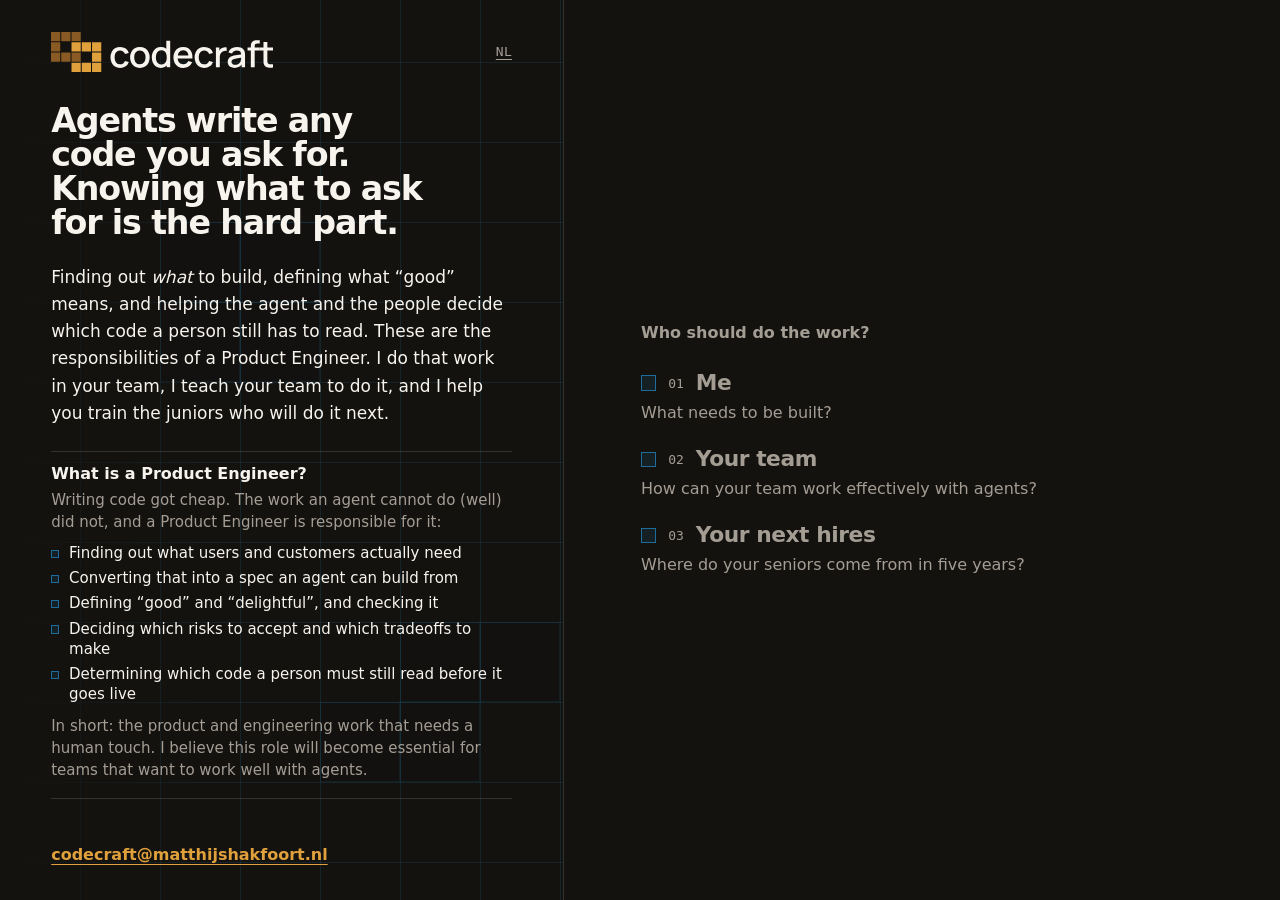
==== commit 1b3d58d0: "Give the claim more air above and below Widen the gap between the logo and the claim, and between th" ====
--- a/index.html
+++ b/index.html
@@ -18,7 +18,7 @@
       same holds for the ?v= on background.js and site.js at the end of the
       body. Keep all three in step with the Dutch page.
     -->
-    <link rel="stylesheet" href="style.css?v=12" />
+    <link rel="stylesheet" href="style.css?v=13" />
     <link rel="icon" href="/logo/codecraft-favicon.svg" type="image/svg+xml" />
     <link rel="alternate" hreflang="en" href="https://matthijshakfoort.nl/" />
     <link
@@ -491,13 +491,14 @@
           </header>
           <h3>Where do your seniors come from in five years?</h3>
           <p>
-            Juniors used to learn by writing code from strict tickets. Agents do
-            that work now, so training juniors on tickets trains them for the
-            job agents already do.
-          </p>
-          <p>
-            Already have juniors? Now that agents do the tickets, they need
-            different first tasks, and a team that is set up to give them.
+            Juniors used to learn by writing code from strictly scoped tickets.
+            Agents do that work now, so training juniors on tickets trains them
+            for the job agents already do.
+          </p>
+          <p>
+            Already have juniors? Now that agents code the tickets, they need
+            different tasks to make them grow effectively, and a team that is
+            set up to give them.
           </p>
           <p>
             I start them on the work agents cannot do: talking to users and
@@ -508,16 +509,17 @@
           </p>
           <p>
             I also help set up the team around them: what juniors work on first,
-            who they talk to, and how their specs get reviewed.
-          </p>
-
-          <h3>An interview that tests that work</h3>
+            who they talk to, and how their specs get reviewed. Your seniors
+            review a junior's workflow and process as much as their code.
+          </p>
+
+          <h3>An interview that tests the right things</h3>
           <ol class="steps">
             <li>
               A 20-minute conversation with a “user”, played by someone on your
               team.
             </li>
-            <li>A one-page spec and test cases.</li>
+            <li>From this the candidate writes a one-page spec.</li>
             <li>A review of code an agent built from that spec.</li>
           </ol>
 
@@ -541,9 +543,9 @@
             </dd>
             <dt>Evidence</dt>
             <dd>
-              I have mentored somewhere between ten and twenty juniors. Recently
-              I took a few of them along this route instead of the old one. The
-              early results are promising.
+              I have mentored quite a few juniors over the years. Recently I
+              took a few of them along this route instead of the old-school one.
+              The early results are promising.
             </dd>
             <dt>To start</dt>
             <dd class="cta">
@@ -560,12 +562,12 @@
         <section class="closing" aria-label="Background, fit and contact">
           <h2 class="label">Background</h2>
           <p class="background-line">
-            I have built software for fifteen years, most recently as software
-            architect, mostly in TypeScript, mostly in teams of five to fifteen.
-            The parts of that work agents do not do (requirements interviews,
-            domain modelling, deciding which tests a change needs, judging
-            whether something is good and whether it is delightful) are the
-            parts I have always cared about most. They also keep me grounded
+            I have built software for over fifteen years, most recently as
+            software architect, mostly in TypeScript, mostly in teams of five to
+            fifteen. The parts of that work agents do not do (requirements
+            interviews, domain modelling, deciding which tests a change needs,
+            judging whether something is good and whether it is delightful) are
+            the parts I have always cared about most. They also keep me grounded
             when the tools change every few months.
           </p>
 
@@ -601,8 +603,8 @@
                 something the Buyer checks before a contract conversation.
               -->
               <p class="fine">
-                Based in the Arnhem, Apeldoorn, Deventer region. Remote
-                anywhere; on site or hybrid in the east of the Netherlands.<br />
+                Based in the east part of the Netherlands. Remote anywhere; on
+                site or hybrid in the east or middle Netherlands.<br />
                 Codecraft, KvK 42120215
               </p>
             </div>
--- a/style.css
+++ b/style.css
@@ -153,7 +153,7 @@
   --rail-pad: clamp(1.5rem, 4vw, 3.5rem);
   --rail-pad-block: var(--rail-pad);
   --logo-height: clamp(1.75rem, 4.5vw, 2.5rem);
-  --claim-gap: clamp(2rem, 7vh, 4.5rem);
+  --claim-gap: clamp(2.5rem, 8vh, 5rem);
   position: relative;
   z-index: 1;
   display: grid;
@@ -235,7 +235,7 @@
 }
 
 .lead {
-  margin-top: 1.5rem;
+  margin-top: 2rem;
   max-width: 32rem;
   font-size: clamp(1.0625rem, 1.3vw, 1.1875rem);
 }
@@ -847,7 +847,7 @@
 @media (min-width: 60.01rem) and (max-height: 56.25rem) {
   main {
     --rail-pad-block: 2rem;
-    --claim-gap: 1.25rem;
+    --claim-gap: 2rem;
   }
 
   .rail h1 {
@@ -855,7 +855,7 @@
   }
 
   .lead {
-    margin-top: 1rem;
+    margin-top: 1.5rem;
   }
 
   .pillar-head h2 {
@@ -923,7 +923,7 @@
   /* No rail height to fit here, so the claim and the answers keep a
      larger size. */
   .rail h1 {
-    margin-top: 2.5rem;
+    margin-top: 3rem;
     font-size: 2.25rem;
   }
 
